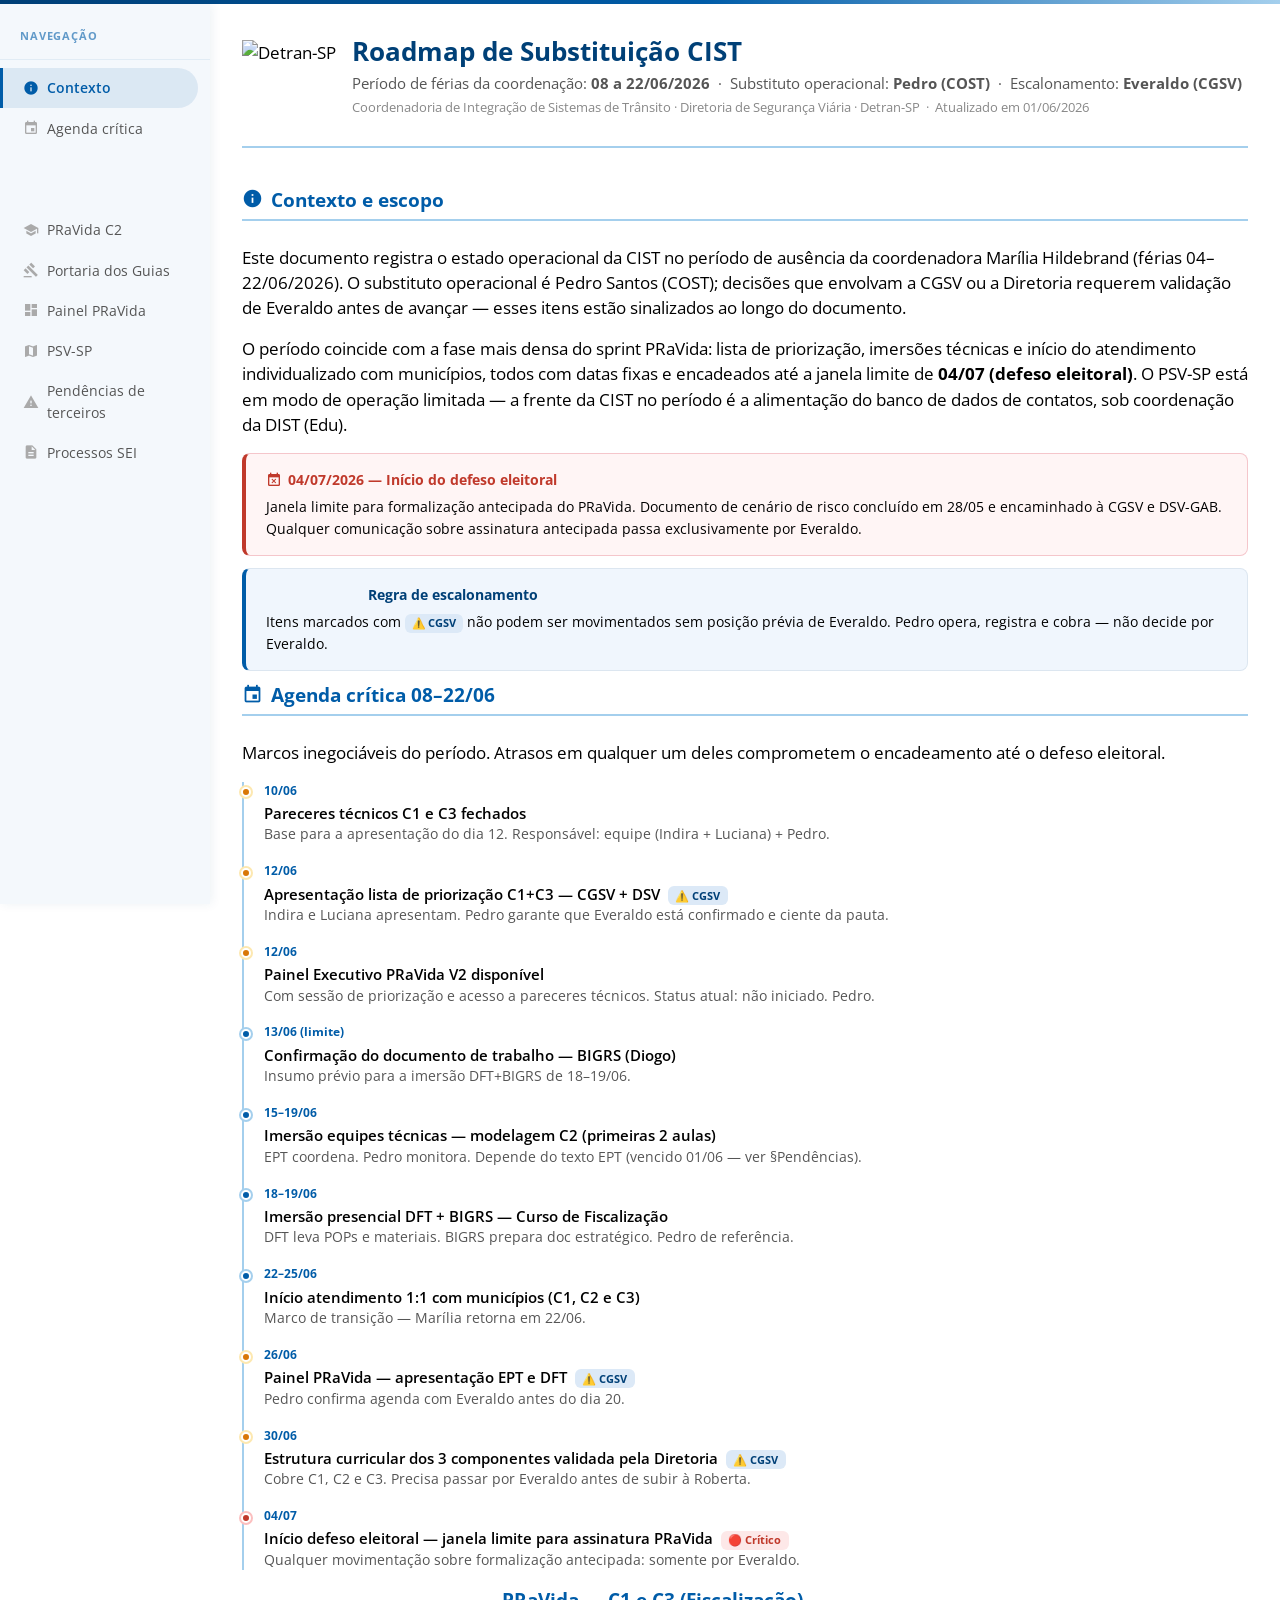
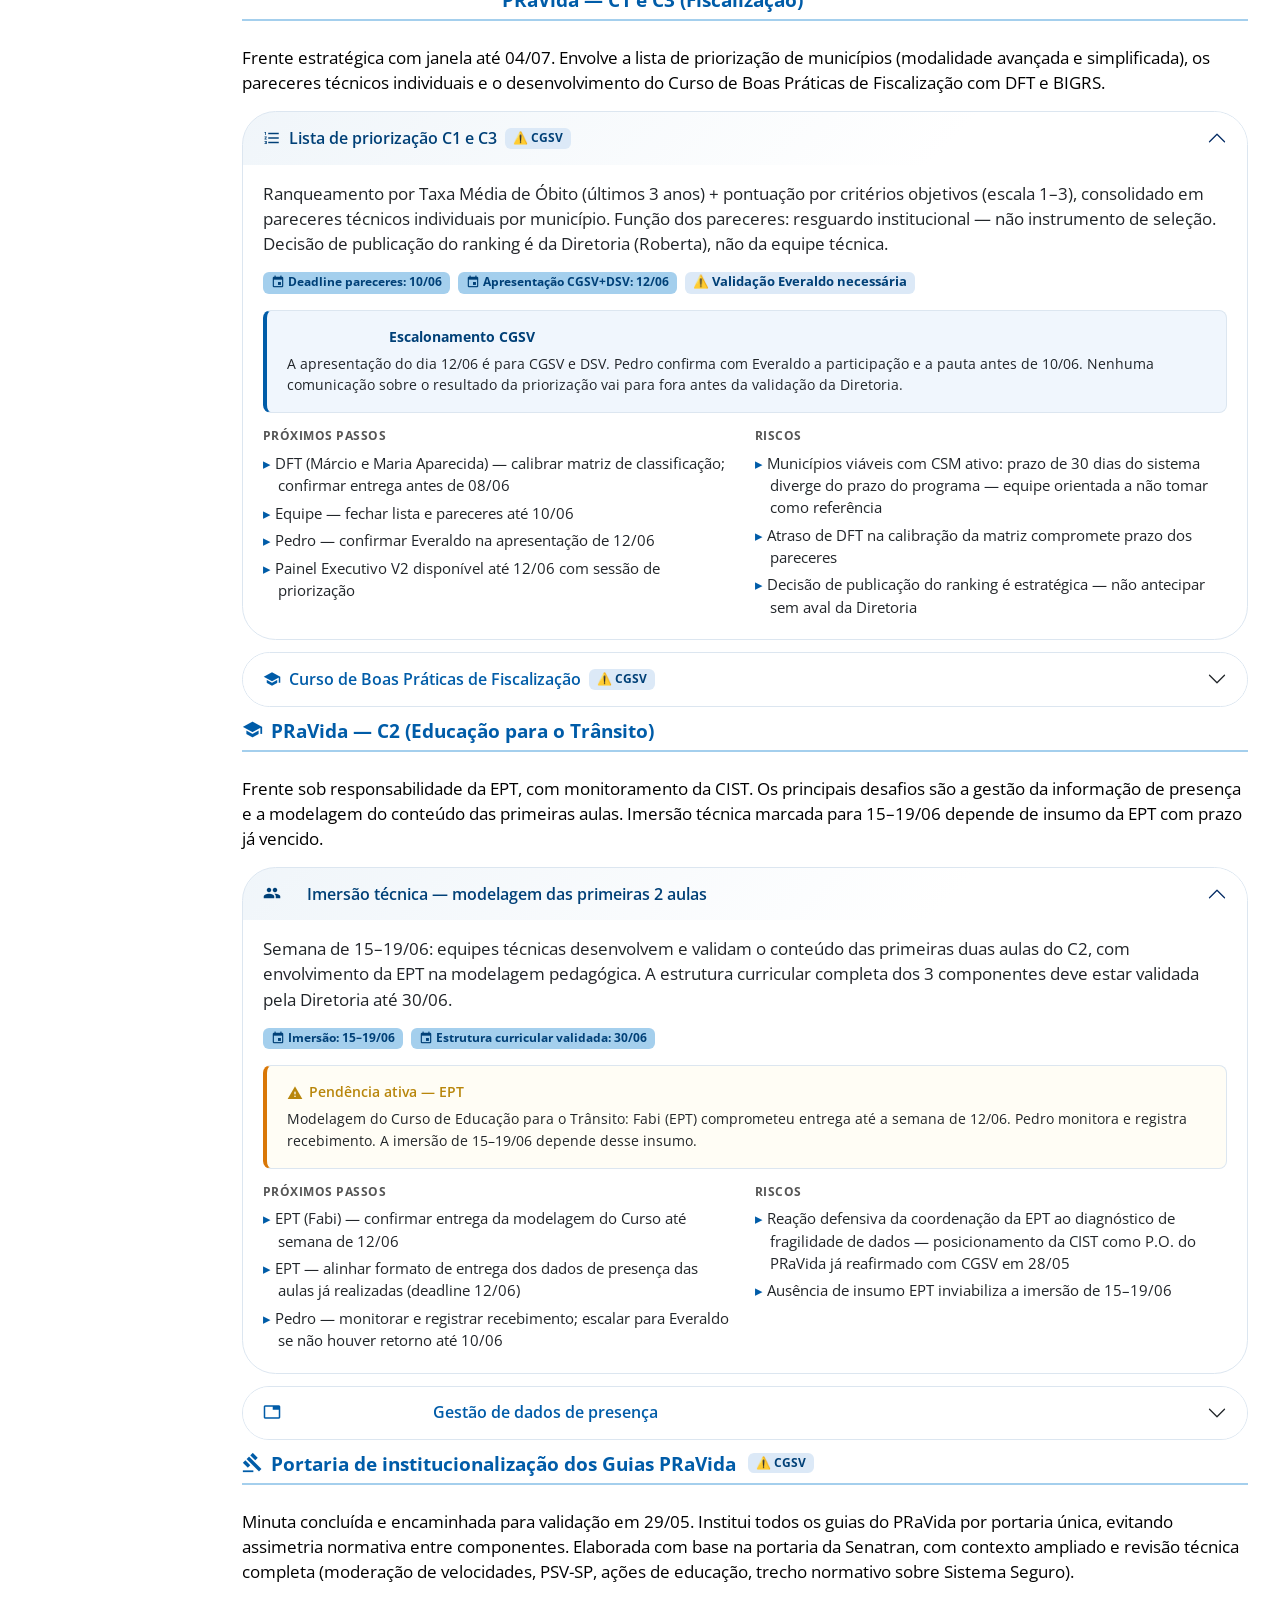
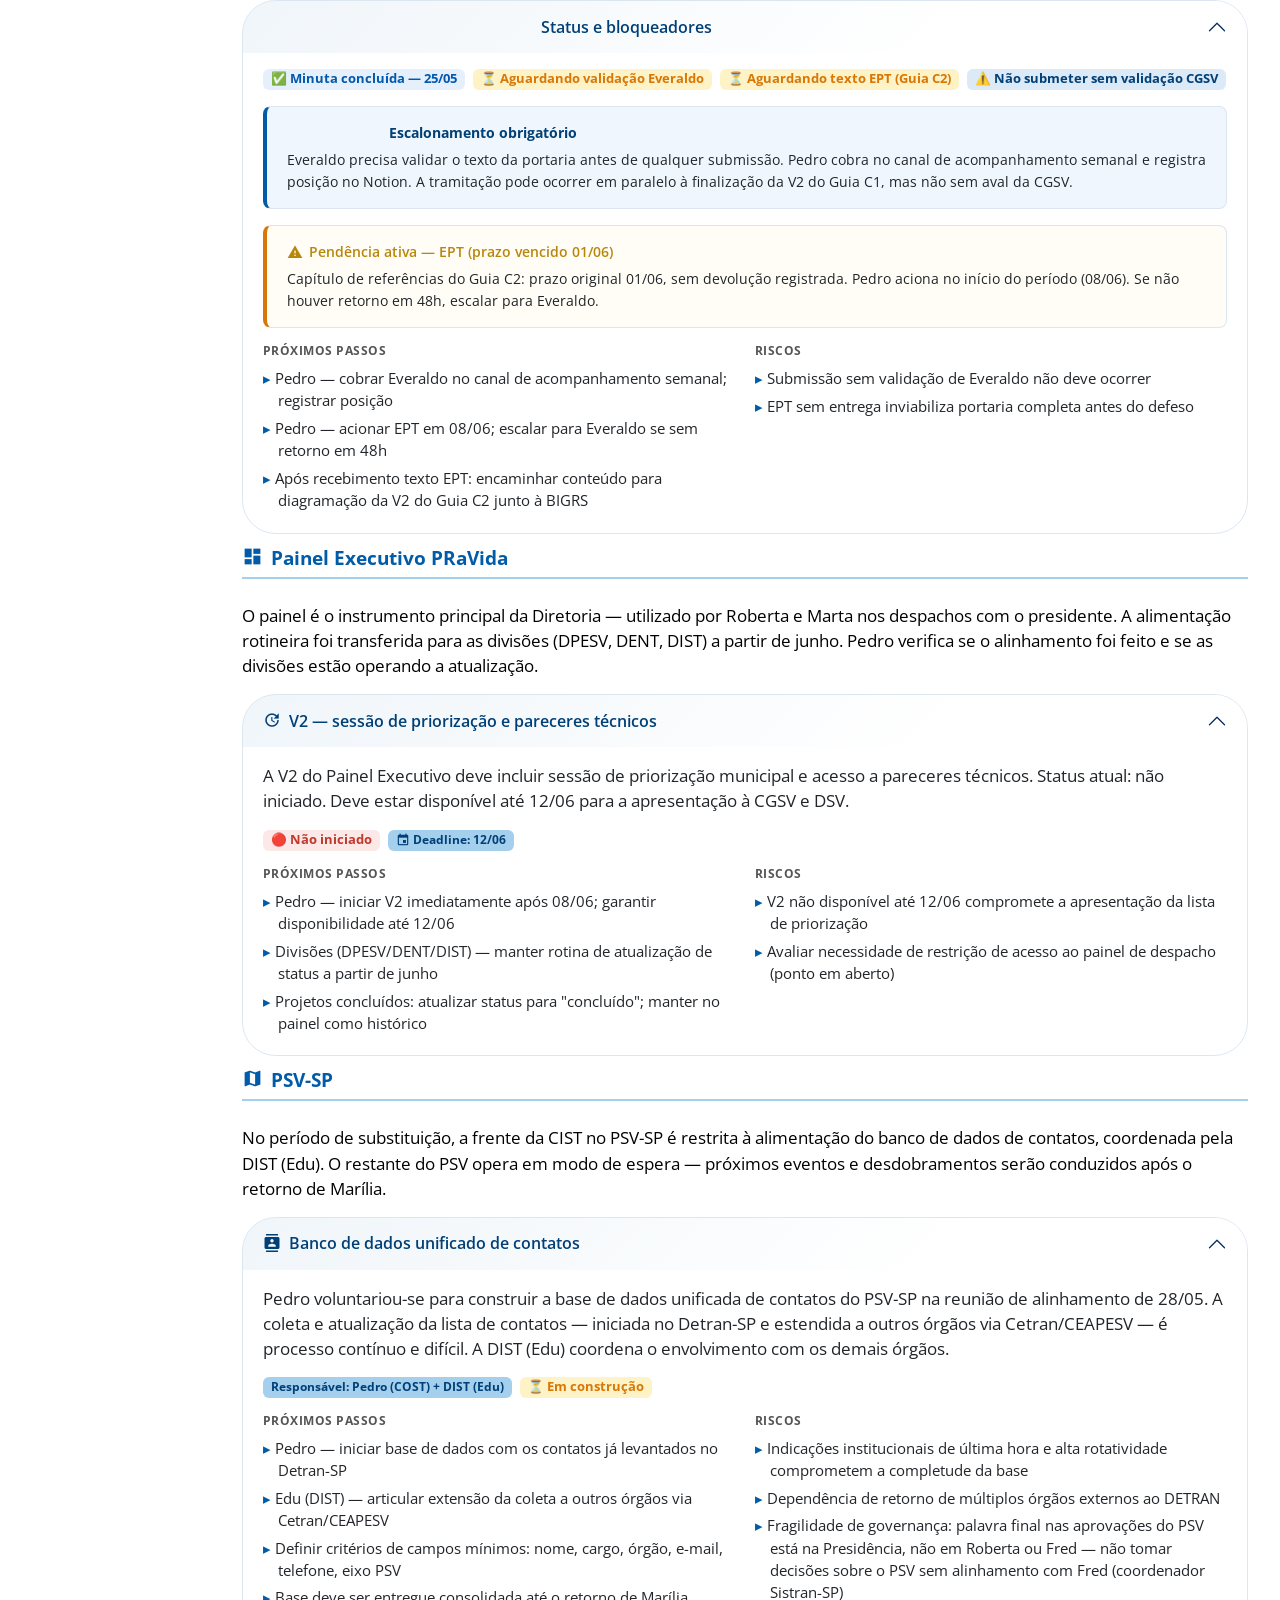
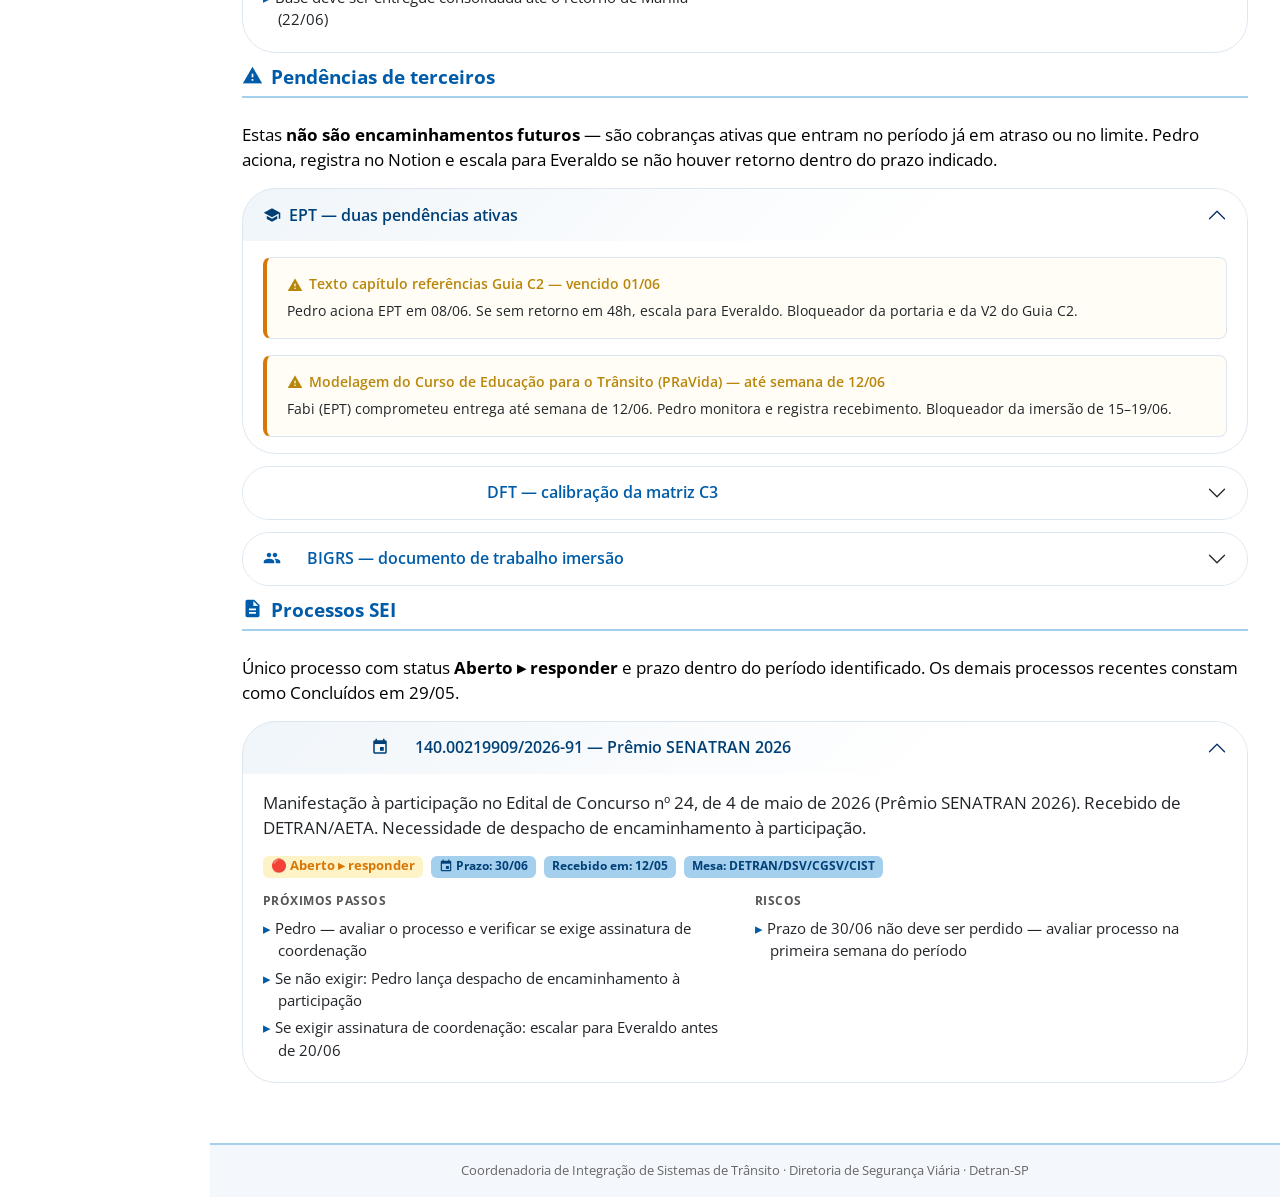
==== index.html @ a75f9004 "Rename cist-roadmap.html to index.html" ====
<!DOCTYPE html>
<html lang="pt-BR">
<head>
  <meta charset="UTF-8" />
  <meta name="viewport" content="width=device-width, initial-scale=1.0" />
  <title>CIST – Roadmap de Substituição | 08–22/06/2026</title>

  <link rel="preconnect" href="https://fonts.googleapis.com" />
  <link rel="preconnect" href="https://fonts.gstatic.com" crossorigin />
  <link href="https://fonts.googleapis.com/css2?family=Open+Sans:wght@400;600;700&display=swap" rel="stylesheet" />
  <link href="https://fonts.googleapis.com/icon?family=Material+Icons" rel="stylesheet" />
  <link href="https://cdn.jsdelivr.net/npm/bootstrap@5.3.3/dist/css/bootstrap.min.css" rel="stylesheet" />
  <link rel="stylesheet" href="style.css" />

  <style>
    /* ── Alerta de escalonamento ── */
    .escalation-callout {
      border: 1px solid #dce6f0;
      border-left: 4px solid #005CA8;
      border-radius: .5rem;
      background: #f0f6fd;
      padding: 1rem 1.25rem;
      margin-bottom: .75rem;
    }
    .escalation-callout .callout-title {
      font-size: .85rem;
      font-weight: 700;
      margin-bottom: .35rem;
      display: flex;
      align-items: center;
      gap: .35rem;
      color: #004077;
    }

    /* ── Alerta crítico (defeso) ── */
    .critical-callout {
      border: 1px solid #f5c6cb;
      border-left: 4px solid #c0392b;
      border-radius: .5rem;
      background: #fff5f5;
      padding: 1rem 1.25rem;
      margin-bottom: .75rem;
    }
    .critical-callout .callout-title {
      font-size: .85rem;
      font-weight: 700;
      margin-bottom: .35rem;
      display: flex;
      align-items: center;
      gap: .35rem;
      color: #c0392b;
    }

    /* ── Tag de escalonamento ── */
    .badge-escalate { background: #dce9f7; color: #004077; }
    .badge-critical  { background: #fde8e8; color: #c0392b; }
    .badge-ok        { background: #E1FFE2; color: #158A19; }

    /* ── Coluna dois lados ── */
    .two-col { display: grid; grid-template-columns: 1fr 1fr; gap: 1.25rem; }
    @media (max-width: 600px) { .two-col { grid-template-columns: 1fr; } }

    .two-col h6 {
      font-size: .78rem;
      font-weight: 700;
      text-transform: uppercase;
      letter-spacing: .04em;
      color: #555;
      margin-bottom: .5rem;
    }
    .two-col ul {
      list-style: none;
      padding: 0;
      margin: 0;
    }
    .two-col ul li {
      font-size: .92rem;
      margin-bottom: .35rem;
      padding-left: 1em;
      text-indent: -1em;
    }
    .two-col ul li::before { content: "▸ "; color: var(--fg); }

    /* ── Timeline de marcos ── */
    .timeline { border-left: 2px solid var(--lt); padding-left: 1.25rem; margin-top: .5rem; }
    .timeline-item { position: relative; margin-bottom: 1.1rem; }
    .timeline-item::before {
      content: '';
      position: absolute;
      left: -1.45rem;
      top: .35rem;
      width: 10px;
      height: 10px;
      border-radius: 50%;
      background: var(--fg);
      border: 2px solid #fff;
      box-shadow: 0 0 0 2px var(--lt);
    }
    .timeline-item.done::before { background: #198754; box-shadow: 0 0 0 2px #b7dfca; }
    .timeline-item.warn::before { background: #D97706; box-shadow: 0 0 0 2px #fde8b0; }
    .timeline-item.crit::before { background: #c0392b; box-shadow: 0 0 0 2px #fbbfbf; }

    .timeline-date { font-size: .78rem; font-weight: 700; color: var(--fg); margin-bottom: .1rem; }
    .timeline-label { font-size: .93rem; font-weight: 600; }
    .timeline-sub { font-size: .85rem; color: #555; }
  </style>
</head>

<body>
  <div class="page-topbar"></div>

  <div class="layout-wrapper">

    <!-- ── Sidebar ── -->
    <nav class="sidebar d-none d-md-block">
      <div class="sidebar-heading">Navegação</div>
      <a class="nav-link" href="#contexto">
        <span class="material-icons">info</span> Contexto
      </a>
      <a class="nav-link" href="#agenda">
        <span class="material-icons">event</span> Agenda crítica
      </a>
      <a class="nav-link" href="#pravida-c1c3">
        <span class="material-icons">local_police</span> PRaVida C1 e C3
      </a>
      <a class="nav-link" href="#pravida-c2">
        <span class="material-icons">school</span> PRaVida C2
      </a>
      <a class="nav-link" href="#portaria">
        <span class="material-icons">gavel</span> Portaria dos Guias
      </a>
      <a class="nav-link" href="#painel">
        <span class="material-icons">dashboard</span> Painel PRaVida
      </a>
      <a class="nav-link" href="#psv">
        <span class="material-icons">map</span> PSV-SP
      </a>
      <a class="nav-link" href="#terceiros">
        <span class="material-icons">warning</span> Pendências de terceiros
      </a>
      <a class="nav-link" href="#sei">
        <span class="material-icons">description</span> Processos SEI
      </a>
    </nav>

    <!-- ── Mobile nav ── -->
    <div class="mobile-nav d-md-none w-100 d-flex flex-wrap gap-1">
      <a class="nav-link" href="#contexto"><span class="material-icons" style="font-size:.9rem">info</span></a>
      <a class="nav-link" href="#agenda"><span class="material-icons" style="font-size:.9rem">event</span></a>
      <a class="nav-link" href="#pravida-c1c3"><span class="material-icons" style="font-size:.9rem">local_police</span></a>
      <a class="nav-link" href="#pravida-c2"><span class="material-icons" style="font-size:.9rem">school</span></a>
      <a class="nav-link" href="#portaria"><span class="material-icons" style="font-size:.9rem">gavel</span></a>
      <a class="nav-link" href="#painel"><span class="material-icons" style="font-size:.9rem">dashboard</span></a>
      <a class="nav-link" href="#psv"><span class="material-icons" style="font-size:.9rem">map</span></a>
      <a class="nav-link" href="#terceiros"><span class="material-icons" style="font-size:.9rem">warning</span></a>
      <a class="nav-link" href="#sei"><span class="material-icons" style="font-size:.9rem">description</span></a>
    </div>

    <!-- ── Coluna principal ── -->
    <div class="main-column">
      <div class="main-content">

        <!-- ── Header ── -->
        <div class="identity-block d-flex align-items-start gap-3">
          <img src="https://www.detran.sp.gov.br/702a783633529610cd8381ac4f5c7b5b.iix"
               alt="Detran-SP" style="height:48px; margin-top:.25rem" />
          <div>
            <h1 class="fw-bold mb-1" style="color:var(--dark); font-size:1.65rem; line-height:1.2">
              Roadmap de Substituição CIST
            </h1>
            <p class="mb-0" style="color:#555; font-size:.93rem">
              Período de férias da coordenação: <strong>08 a 22/06/2026</strong> &nbsp;·&nbsp;
              Substituto operacional: <strong>Pedro (COST)</strong> &nbsp;·&nbsp;
              Escalonamento: <strong>Everaldo (CGSV)</strong>
            </p>
            <p class="mb-0 mt-1" style="color:#888; font-size:.82rem">
              Coordenadoria de Integração de Sistemas de Trânsito · Diretoria de Segurança Viária · Detran-SP &nbsp;·&nbsp; Atualizado em 01/06/2026
            </p>
          </div>
        </div>

        <!-- ══════════════════════════════════════════
             SEÇÃO: CONTEXTO
        ══════════════════════════════════════════ -->
        <section id="contexto">
          <h2 class="section-title d-flex align-items-center gap-2">
            <span class="material-icons">info</span> Contexto e escopo
          </h2>
          <p>Este documento registra o estado operacional da CIST no período de ausência da coordenadora
             Marília Hildebrand (férias 04–22/06/2026). O substituto operacional é Pedro Santos (COST);
             decisões que envolvam a CGSV ou a Diretoria requerem validação de Everaldo antes de avançar
             — esses itens estão sinalizados ao longo do documento.</p>
          <p>O período coincide com a fase mais densa do sprint PRaVida: lista de priorização, imersões
             técnicas e início do atendimento individualizado com municípios, todos com datas fixas e
             encadeados até a janela limite de <strong>04/07 (defeso eleitoral)</strong>.
             O PSV-SP está em modo de operação limitada — a frente da CIST no período é a alimentação
             do banco de dados de contatos, sob coordenação da DIST (Edu).</p>

          <div class="critical-callout">
            <div class="callout-title">
              <span class="material-icons" style="font-size:1rem">event_busy</span>
              04/07/2026 — Início do defeso eleitoral
            </div>
            <p class="mb-0" style="font-size:.9rem">
              Janela limite para formalização antecipada do PRaVida. Documento de cenário de risco
              concluído em 28/05 e encaminhado à CGSV e DSV-GAB. Qualquer comunicação sobre
              assinatura antecipada passa exclusivamente por Everaldo.
            </p>
          </div>

          <div class="escalation-callout">
            <div class="callout-title">
              <span class="material-icons" style="font-size:1rem">shield</span>
              Regra de escalonamento
            </div>
            <p class="mb-0" style="font-size:.9rem">
              Itens marcados com <span class="badge badge-escalate">⚠️ CGSV</span> não podem ser
              movimentados sem posição prévia de Everaldo. Pedro opera, registra e cobra —
              não decide por Everaldo.
            </p>
          </div>
        </section>

        <!-- ══════════════════════════════════════════
             SEÇÃO: AGENDA CRÍTICA
        ══════════════════════════════════════════ -->
        <section id="agenda">
          <h2 class="section-title d-flex align-items-center gap-2">
            <span class="material-icons">event</span> Agenda crítica 08–22/06
          </h2>
          <p>Marcos inegociáveis do período. Atrasos em qualquer um deles comprometem o encadeamento
             até o defeso eleitoral.</p>

          <div class="timeline">

            <div class="timeline-item warn">
              <div class="timeline-date">10/06</div>
              <div class="timeline-label">Pareceres técnicos C1 e C3 fechados</div>
              <div class="timeline-sub">Base para a apresentação do dia 12. Responsável: equipe (Indira + Luciana) + Pedro.</div>
            </div>

            <div class="timeline-item warn">
              <div class="timeline-date">12/06</div>
              <div class="timeline-label">Apresentação lista de priorização C1+C3 — CGSV + DSV
                <span class="badge badge-escalate ms-1">⚠️ CGSV</span>
              </div>
              <div class="timeline-sub">Indira e Luciana apresentam. Pedro garante que Everaldo está confirmado e ciente da pauta.</div>
            </div>

            <div class="timeline-item warn">
              <div class="timeline-date">12/06</div>
              <div class="timeline-label">Painel Executivo PRaVida V2 disponível</div>
              <div class="timeline-sub">Com sessão de priorização e acesso a pareceres técnicos. Status atual: não iniciado. Pedro.</div>
            </div>

            <div class="timeline-item">
              <div class="timeline-date">13/06 (limite)</div>
              <div class="timeline-label">Confirmação do documento de trabalho — BIGRS (Diogo)</div>
              <div class="timeline-sub">Insumo prévio para a imersão DFT+BIGRS de 18–19/06.</div>
            </div>

            <div class="timeline-item">
              <div class="timeline-date">15–19/06</div>
              <div class="timeline-label">Imersão equipes técnicas — modelagem C2 (primeiras 2 aulas)</div>
              <div class="timeline-sub">EPT coordena. Pedro monitora. Depende do texto EPT (vencido 01/06 — ver §Pendências).</div>
            </div>

            <div class="timeline-item">
              <div class="timeline-date">18–19/06</div>
              <div class="timeline-label">Imersão presencial DFT + BIGRS — Curso de Fiscalização</div>
              <div class="timeline-sub">DFT leva POPs e materiais. BIGRS prepara doc estratégico. Pedro de referência.</div>
            </div>

            <div class="timeline-item">
              <div class="timeline-date">22–25/06</div>
              <div class="timeline-label">Início atendimento 1:1 com municípios (C1, C2 e C3)</div>
              <div class="timeline-sub">Marco de transição — Marília retorna em 22/06.</div>
            </div>

            <div class="timeline-item warn">
              <div class="timeline-date">26/06</div>
              <div class="timeline-label">Painel PRaVida — apresentação EPT e DFT
                <span class="badge badge-escalate ms-1">⚠️ CGSV</span>
              </div>
              <div class="timeline-sub">Pedro confirma agenda com Everaldo antes do dia 20.</div>
            </div>

            <div class="timeline-item warn">
              <div class="timeline-date">30/06</div>
              <div class="timeline-label">Estrutura curricular dos 3 componentes validada pela Diretoria
                <span class="badge badge-escalate ms-1">⚠️ CGSV</span>
              </div>
              <div class="timeline-sub">Cobre C1, C2 e C3. Precisa passar por Everaldo antes de subir à Roberta.</div>
            </div>

            <div class="timeline-item crit">
              <div class="timeline-date">04/07</div>
              <div class="timeline-label">Início defeso eleitoral — janela limite para assinatura PRaVida
                <span class="badge badge-critical ms-1">🔴 Crítico</span>
              </div>
              <div class="timeline-sub">Qualquer movimentação sobre formalização antecipada: somente por Everaldo.</div>
            </div>

          </div>
        </section>

        <!-- ══════════════════════════════════════════
             SEÇÃO: PRaVida C1 e C3
        ══════════════════════════════════════════ -->
        <section id="pravida-c1c3">
          <h2 class="section-title d-flex align-items-center gap-2">
            <span class="material-icons">local_police</span> PRaVida — C1 e C3 (Fiscalização)
          </h2>
          <p>Frente estratégica com janela até 04/07. Envolve a lista de priorização de municípios
             (modalidade avançada e simplificada), os pareceres técnicos individuais e o desenvolvimento
             do Curso de Boas Práticas de Fiscalização com DFT e BIGRS.</p>

          <div class="accordion" id="acc-c1c3">

            <!-- Priorização de municípios -->
            <div class="accordion-item">
              <h2 class="accordion-header">
                <button class="accordion-button" type="button" data-bs-toggle="collapse" data-bs-target="#c1c3-priorizacao">
                  <span class="material-icons me-2" style="font-size:1.1rem">format_list_numbered</span>
                  Lista de priorização C1 e C3
                  <span class="badge badge-escalate ms-2">⚠️ CGSV</span>
                </button>
              </h2>
              <div id="c1c3-priorizacao" class="accordion-collapse collapse show" data-bs-parent="#acc-c1c3">
                <div class="accordion-body">
                  <p>Ranqueamento por Taxa Média de Óbito (últimos 3 anos) + pontuação por critérios objetivos
                     (escala 1–3), consolidado em pareceres técnicos individuais por município.
                     Função dos pareceres: resguardo institucional — não instrumento de seleção.
                     Decisão de publicação do ranking é da Diretoria (Roberta), não da equipe técnica.</p>

                  <div class="d-flex flex-wrap gap-2 mb-3">
                    <span class="badge badge-date px-2 py-1">
                      <span class="material-icons" style="font-size:.85rem;vertical-align:middle">event</span>
                      Deadline pareceres: 10/06
                    </span>
                    <span class="badge badge-date px-2 py-1">
                      <span class="material-icons" style="font-size:.85rem;vertical-align:middle">event</span>
                      Apresentação CGSV+DSV: 12/06
                    </span>
                    <span class="badge badge-escalate px-2 py-1">⚠️ Validação Everaldo necessária</span>
                  </div>

                  <div class="escalation-callout">
                    <div class="callout-title">
                      <span class="material-icons" style="font-size:1rem">shield</span>
                      Escalonamento CGSV
                    </div>
                    <p class="mb-0" style="font-size:.9rem">
                      A apresentação do dia 12/06 é para CGSV e DSV. Pedro confirma com Everaldo
                      a participação e a pauta antes de 10/06. Nenhuma comunicação sobre o resultado
                      da priorização vai para fora antes da validação da Diretoria.
                    </p>
                  </div>

                  <div class="two-col mt-3">
                    <div>
                      <h6>Próximos passos</h6>
                      <ul>
                        <li>DFT (Márcio e Maria Aparecida) — calibrar matriz de classificação; confirmar entrega antes de 08/06</li>
                        <li>Equipe — fechar lista e pareceres até 10/06</li>
                        <li>Pedro — confirmar Everaldo na apresentação de 12/06</li>
                        <li>Painel Executivo V2 disponível até 12/06 com sessão de priorização</li>
                      </ul>
                    </div>
                    <div>
                      <h6>Riscos</h6>
                      <ul>
                        <li>Municípios viáveis com CSM ativo: prazo de 30 dias do sistema diverge do prazo do programa — equipe orientada a não tomar como referência</li>
                        <li>Atraso de DFT na calibração da matriz compromete prazo dos pareceres</li>
                        <li>Decisão de publicação do ranking é estratégica — não antecipar sem aval da Diretoria</li>
                      </ul>
                    </div>
                  </div>
                </div>
              </div>
            </div>

            <!-- Curso de Fiscalização -->
            <div class="accordion-item">
              <h2 class="accordion-header">
                <button class="accordion-button collapsed" type="button" data-bs-toggle="collapse" data-bs-target="#c1c3-curso">
                  <span class="material-icons me-2" style="font-size:1.1rem">school</span>
                  Curso de Boas Práticas de Fiscalização
                  <span class="badge badge-escalate ms-2">⚠️ CGSV</span>
                </button>
              </h2>
              <div id="c1c3-curso" class="accordion-collapse collapse" data-bs-parent="#acc-c1c3">
                <div class="accordion-body">
                  <p>Redesenho colaborativo do curso com DFT e BIGRS, partindo do que a DFT já tem
                     (POPs, materiais de cursos anteriores). Imersão presencial na sede do DETRAN em
                     18 ou 19/06. Primeira aula prevista para 04/08.
                     Estrutura das primeiras 2 aulas precisa estar validada pela Diretoria até fim de junho.</p>

                  <div class="d-flex flex-wrap gap-2 mb-3">
                    <span class="badge badge-date px-2 py-1">
                      <span class="material-icons" style="font-size:.85rem;vertical-align:middle">event</span>
                      Imersão DFT+BIGRS: 18 ou 19/06
                    </span>
                    <span class="badge badge-date px-2 py-1">
                      <span class="material-icons" style="font-size:.85rem;vertical-align:middle">event</span>
                      Validação Diretoria: até 30/06
                    </span>
                    <span class="badge badge-date px-2 py-1">
                      <span class="material-icons" style="font-size:.85rem;vertical-align:middle">event</span>
                      Primeira aula: 04/08
                    </span>
                    <span class="badge badge-escalate px-2 py-1">⚠️ Validação Diretoria via CGSV</span>
                  </div>

                  <div class="two-col">
                    <div>
                      <h6>Próximos passos</h6>
                      <ul>
                        <li>BIGRS (Diogo) — confirmar entrega do documento de trabalho prévio até 13/06</li>
                        <li>DFT — levar POPs de alcoolemia e materiais de cursos anteriores para a imersão</li>
                        <li>Pedro — referenciar a imersão e registrar encaminhamentos</li>
                        <li>Pedro — checar com GAB-DSV até quando a validação da estrutura do curso pode entrar na agenda da Roberta (antes de 30/06)</li>
                      </ul>
                    </div>
                    <div>
                      <h6>Riscos</h6>
                      <ul>
                        <li>Estrutura das primeiras 2 aulas sem validação da Diretoria até 30/06 compromete o prazo de 04/08</li>
                        <li>Setembro conflita com Semana Nacional de Trânsito — não usar como janela alternativa sem verificar agenda</li>
                      </ul>
                    </div>
                  </div>
                </div>
              </div>
            </div>

          </div><!-- /accordion c1c3 -->
        </section>

        <!-- ══════════════════════════════════════════
             SEÇÃO: PRaVida C2
        ══════════════════════════════════════════ -->
        <section id="pravida-c2">
          <h2 class="section-title d-flex align-items-center gap-2">
            <span class="material-icons">school</span> PRaVida — C2 (Educação para o Trânsito)
          </h2>
          <p>Frente sob responsabilidade da EPT, com monitoramento da CIST. Os principais desafios
             são a gestão da informação de presença e a modelagem do conteúdo das primeiras aulas.
             Imersão técnica marcada para 15–19/06 depende de insumo da EPT com prazo já vencido.</p>

          <div class="accordion" id="acc-c2">

            <!-- Imersão e modelagem -->
            <div class="accordion-item">
              <h2 class="accordion-header">
                <button class="accordion-button" type="button" data-bs-toggle="collapse" data-bs-target="#c2-imersao">
                  <span class="material-icons me-2" style="font-size:1.1rem">groups</span>
                  Imersão técnica — modelagem das primeiras 2 aulas
                </button>
              </h2>
              <div id="c2-imersao" class="accordion-collapse collapse show" data-bs-parent="#acc-c2">
                <div class="accordion-body">
                  <p>Semana de 15–19/06: equipes técnicas desenvolvem e validam o conteúdo das primeiras
                     duas aulas do C2, com envolvimento da EPT na modelagem pedagógica.
                     A estrutura curricular completa dos 3 componentes deve estar validada pela
                     Diretoria até 30/06.</p>

                  <div class="d-flex flex-wrap gap-2 mb-3">
                    <span class="badge badge-date px-2 py-1">
                      <span class="material-icons" style="font-size:.85rem;vertical-align:middle">event</span>
                      Imersão: 15–19/06
                    </span>
                    <span class="badge badge-date px-2 py-1">
                      <span class="material-icons" style="font-size:.85rem;vertical-align:middle">event</span>
                      Estrutura curricular validada: 30/06
                    </span>
                  </div>

                  <div class="pending-callout mb-3">
                    <div class="callout-title">
                      <span class="material-icons" style="font-size:1rem">warning</span>
                      Pendência ativa — EPT
                    </div>
                    <p class="mb-0" style="font-size:.9rem">
                      Modelagem do Curso de Educação para o Trânsito: Fabi (EPT) comprometeu
                      entrega até a semana de 12/06. Pedro monitora e registra recebimento.
                      A imersão de 15–19/06 depende desse insumo.
                    </p>
                  </div>

                  <div class="two-col">
                    <div>
                      <h6>Próximos passos</h6>
                      <ul>
                        <li>EPT (Fabi) — confirmar entrega da modelagem do Curso até semana de 12/06</li>
                        <li>EPT — alinhar formato de entrega dos dados de presença das aulas já realizadas (deadline 12/06)</li>
                        <li>Pedro — monitorar e registrar recebimento; escalar para Everaldo se não houver retorno até 10/06</li>
                      </ul>
                    </div>
                    <div>
                      <h6>Riscos</h6>
                      <ul>
                        <li>Reação defensiva da coordenação da EPT ao diagnóstico de fragilidade de dados — posicionamento da CIST como P.O. do PRaVida já reafirmado com CGSV em 28/05</li>
                        <li>Ausência de insumo EPT inviabiliza a imersão de 15–19/06</li>
                      </ul>
                    </div>
                  </div>
                </div>
              </div>
            </div>

            <!-- Gestão de dados de presença -->
            <div class="accordion-item">
              <h2 class="accordion-header">
                <button class="accordion-button collapsed" type="button" data-bs-toggle="collapse" data-bs-target="#c2-dados">
                  <span class="material-icons me-2" style="font-size:1.1rem">table_chart</span>
                  Gestão de dados de presença
                </button>
              </h2>
              <div id="c2-dados" class="accordion-collapse collapse" data-bs-parent="#acc-c2">
                <div class="accordion-body">
                  <p>Fragilidade identificada: ausência de campos obrigatórios padronizados nos formulários
                     de coleta das aulas (nome completo, CPF, e-mail, cargo, município) inviabilizava
                     cruzamento entre bases. Proposta de formulário padronizado encaminhada à EPT para
                     as 3 aulas restantes. Modelo acordado: coletar uma vez, atualizar apenas quando necessário.</p>

                  <div class="d-flex flex-wrap gap-2 mb-3">
                    <span class="badge badge-date px-2 py-1">
                      <span class="material-icons" style="font-size:.85rem;vertical-align:middle">event</span>
                      EPT alinha formato de entrega: 12/06
                    </span>
                  </div>

                  <div class="two-col">
                    <div>
                      <h6>Próximos passos</h6>
                      <ul>
                        <li>EPT — implementar formulário padronizado nas próximas aulas (avaliação em andamento desde 28/05)</li>
                        <li>EPT — entregar dados das aulas já realizadas em formato consolidável até 12/06</li>
                      </ul>
                    </div>
                    <div>
                      <h6>Riscos</h6>
                      <ul>
                        <li>Dados de aulas passadas com registros inconsistentes entre CSM, listas de presença e formulário de indicação — consolidação manual necessária</li>
                      </ul>
                    </div>
                  </div>
                </div>
              </div>
            </div>

          </div><!-- /accordion c2 -->
        </section>

        <!-- ══════════════════════════════════════════
             SEÇÃO: PORTARIA
        ══════════════════════════════════════════ -->
        <section id="portaria">
          <h2 class="section-title d-flex align-items-center gap-2">
            <span class="material-icons">gavel</span> Portaria de institucionalização dos Guias PRaVida
            <span class="badge badge-escalate ms-1" style="font-size:.75rem">⚠️ CGSV</span>
          </h2>
          <p>Minuta concluída e encaminhada para validação em 29/05. Institui todos os guias do PRaVida
             por portaria única, evitando assimetria normativa entre componentes. Elaborada com base
             na portaria da Senatran, com contexto ampliado e revisão técnica completa (moderação de
             velocidades, PSV-SP, ações de educação, trecho normativo sobre Sistema Seguro).</p>

          <div class="accordion" id="acc-portaria">
            <div class="accordion-item">
              <h2 class="accordion-header">
                <button class="accordion-button" type="button" data-bs-toggle="collapse" data-bs-target="#portaria-status">
                  <span class="material-icons me-2" style="font-size:1.1rem">pending_actions</span>
                  Status e bloqueadores
                </button>
              </h2>
              <div id="portaria-status" class="accordion-collapse collapse show" data-bs-parent="#acc-portaria">
                <div class="accordion-body">
                  <div class="d-flex flex-wrap gap-2 mb-3">
                    <span class="badge badge-done px-2 py-1">✅ Minuta concluída — 25/05</span>
                    <span class="badge badge-pend px-2 py-1">⏳ Aguardando validação Everaldo</span>
                    <span class="badge badge-pend px-2 py-1">⏳ Aguardando texto EPT (Guia C2)</span>
                    <span class="badge badge-escalate px-2 py-1">⚠️ Não submeter sem validação CGSV</span>
                  </div>

                  <div class="escalation-callout mb-3">
                    <div class="callout-title">
                      <span class="material-icons" style="font-size:1rem">shield</span>
                      Escalonamento obrigatório
                    </div>
                    <p class="mb-0" style="font-size:.9rem">
                      Everaldo precisa validar o texto da portaria antes de qualquer submissão.
                      Pedro cobra no canal de acompanhamento semanal e registra posição no Notion.
                      A tramitação pode ocorrer em paralelo à finalização da V2 do Guia C1,
                      mas não sem aval da CGSV.
                    </p>
                  </div>

                  <div class="pending-callout mb-3">
                    <div class="callout-title">
                      <span class="material-icons" style="font-size:1rem">warning</span>
                      Pendência ativa — EPT (prazo vencido 01/06)
                    </div>
                    <p class="mb-0" style="font-size:.9rem">
                      Capítulo de referências do Guia C2: prazo original 01/06, sem devolução registrada.
                      Pedro aciona no início do período (08/06). Se não houver retorno em 48h, escalar para Everaldo.
                    </p>
                  </div>

                  <div class="two-col">
                    <div>
                      <h6>Próximos passos</h6>
                      <ul>
                        <li>Pedro — cobrar Everaldo no canal de acompanhamento semanal; registrar posição</li>
                        <li>Pedro — acionar EPT em 08/06; escalar para Everaldo se sem retorno em 48h</li>
                        <li>Após recebimento texto EPT: encaminhar conteúdo para diagramação da V2 do Guia C2 junto à BIGRS</li>
                      </ul>
                    </div>
                    <div>
                      <h6>Riscos</h6>
                      <ul>
                        <li>Submissão sem validação de Everaldo não deve ocorrer</li>
                        <li>EPT sem entrega inviabiliza portaria completa antes do defeso</li>
                      </ul>
                    </div>
                  </div>
                </div>
              </div>
            </div>
          </div>
        </section>

        <!-- ══════════════════════════════════════════
             SEÇÃO: PAINEL EXECUTIVO
        ══════════════════════════════════════════ -->
        <section id="painel">
          <h2 class="section-title d-flex align-items-center gap-2">
            <span class="material-icons">dashboard</span> Painel Executivo PRaVida
          </h2>
          <p>O painel é o instrumento principal da Diretoria — utilizado por Roberta e Marta nos
             despachos com o presidente. A alimentação rotineira foi transferida para as divisões
             (DPESV, DENT, DIST) a partir de junho. Pedro verifica se o alinhamento foi feito e
             se as divisões estão operando a atualização.</p>

          <div class="accordion" id="acc-painel">
            <div class="accordion-item">
              <h2 class="accordion-header">
                <button class="accordion-button" type="button" data-bs-toggle="collapse" data-bs-target="#painel-v2">
                  <span class="material-icons me-2" style="font-size:1.1rem">update</span>
                  V2 — sessão de priorização e pareceres técnicos
                </button>
              </h2>
              <div id="painel-v2" class="accordion-collapse collapse show" data-bs-parent="#acc-painel">
                <div class="accordion-body">
                  <p>A V2 do Painel Executivo deve incluir sessão de priorização municipal e acesso
                     a pareceres técnicos. Status atual: não iniciado. Deve estar disponível até 12/06
                     para a apresentação à CGSV e DSV.</p>

                  <div class="d-flex flex-wrap gap-2 mb-3">
                    <span class="badge badge-critical px-2 py-1">🔴 Não iniciado</span>
                    <span class="badge badge-date px-2 py-1">
                      <span class="material-icons" style="font-size:.85rem;vertical-align:middle">event</span>
                      Deadline: 12/06
                    </span>
                  </div>

                  <div class="two-col">
                    <div>
                      <h6>Próximos passos</h6>
                      <ul>
                        <li>Pedro — iniciar V2 imediatamente após 08/06; garantir disponibilidade até 12/06</li>
                        <li>Divisões (DPESV/DENT/DIST) — manter rotina de atualização de status a partir de junho</li>
                        <li>Projetos concluídos: atualizar status para "concluído"; manter no painel como histórico</li>
                      </ul>
                    </div>
                    <div>
                      <h6>Riscos</h6>
                      <ul>
                        <li>V2 não disponível até 12/06 compromete a apresentação da lista de priorização</li>
                        <li>Avaliar necessidade de restrição de acesso ao painel de despacho (ponto em aberto)</li>
                      </ul>
                    </div>
                  </div>
                </div>
              </div>
            </div>
          </div>
        </section>

        <!-- ══════════════════════════════════════════
             SEÇÃO: PSV-SP
        ══════════════════════════════════════════ -->
        <section id="psv">
          <h2 class="section-title d-flex align-items-center gap-2">
            <span class="material-icons">map</span> PSV-SP
          </h2>
          <p>No período de substituição, a frente da CIST no PSV-SP é restrita à alimentação do
             banco de dados de contatos, coordenada pela DIST (Edu). O restante do PSV opera em modo
             de espera — próximos eventos e desdobramentos serão conduzidos após o retorno de Marília.</p>

          <div class="accordion" id="acc-psv">
            <div class="accordion-item">
              <h2 class="accordion-header">
                <button class="accordion-button" type="button" data-bs-toggle="collapse" data-bs-target="#psv-contatos">
                  <span class="material-icons me-2" style="font-size:1.1rem">contacts</span>
                  Banco de dados unificado de contatos
                </button>
              </h2>
              <div id="psv-contatos" class="accordion-collapse collapse show" data-bs-parent="#acc-psv">
                <div class="accordion-body">
                  <p>Pedro voluntariou-se para construir a base de dados unificada de contatos do PSV-SP
                     na reunião de alinhamento de 28/05. A coleta e atualização da lista de contatos —
                     iniciada no Detran-SP e estendida a outros órgãos via Cetran/CEAPESV — é processo
                     contínuo e difícil. A DIST (Edu) coordena o envolvimento com os demais órgãos.</p>

                  <div class="d-flex flex-wrap gap-2 mb-3">
                    <span class="badge badge-date px-2 py-1">Responsável: Pedro (COST) + DIST (Edu)</span>
                    <span class="badge badge-pend px-2 py-1">⏳ Em construção</span>
                  </div>

                  <div class="two-col">
                    <div>
                      <h6>Próximos passos</h6>
                      <ul>
                        <li>Pedro — iniciar base de dados com os contatos já levantados no Detran-SP</li>
                        <li>Edu (DIST) — articular extensão da coleta a outros órgãos via Cetran/CEAPESV</li>
                        <li>Definir critérios de campos mínimos: nome, cargo, órgão, e-mail, telefone, eixo PSV</li>
                        <li>Base deve ser entregue consolidada até o retorno de Marília (22/06)</li>
                      </ul>
                    </div>
                    <div>
                      <h6>Riscos</h6>
                      <ul>
                        <li>Indicações institucionais de última hora e alta rotatividade comprometem a completude da base</li>
                        <li>Dependência de retorno de múltiplos órgãos externos ao DETRAN</li>
                        <li>Fragilidade de governança: palavra final nas aprovações do PSV está na Presidência, não em Roberta ou Fred — não tomar decisões sobre o PSV sem alinhamento com Fred (coordenador Sistran-SP)</li>
                      </ul>
                    </div>
                  </div>
                </div>
              </div>
            </div>
          </div>
        </section>

        <!-- ══════════════════════════════════════════
             SEÇÃO: PENDÊNCIAS DE TERCEIROS
        ══════════════════════════════════════════ -->
        <section id="terceiros">
          <h2 class="section-title d-flex align-items-center gap-2">
            <span class="material-icons">warning</span> Pendências de terceiros
          </h2>
          <p>Estas <strong>não são encaminhamentos futuros</strong> — são cobranças ativas que entram
             no período já em atraso ou no limite. Pedro aciona, registra no Notion e escala para
             Everaldo se não houver retorno dentro do prazo indicado.</p>

          <div class="accordion" id="acc-terceiros">

            <!-- EPT -->
            <div class="accordion-item">
              <h2 class="accordion-header">
                <button class="accordion-button" type="button" data-bs-toggle="collapse" data-bs-target="#terc-ept">
                  <span class="material-icons me-2" style="font-size:1.1rem">school</span>
                  EPT — duas pendências ativas
                </button>
              </h2>
              <div id="terc-ept" class="accordion-collapse collapse show" data-bs-parent="#acc-terceiros">
                <div class="accordion-body">

                  <div class="pending-callout mb-3">
                    <div class="callout-title">
                      <span class="material-icons" style="font-size:1rem">warning</span>
                      Texto capítulo referências Guia C2 — vencido 01/06
                    </div>
                    <p class="mb-0" style="font-size:.9rem">
                      Pedro aciona EPT em 08/06. Se sem retorno em 48h, escala para Everaldo.
                      Bloqueador da portaria e da V2 do Guia C2.
                    </p>
                  </div>

                  <div class="pending-callout">
                    <div class="callout-title">
                      <span class="material-icons" style="font-size:1rem">warning</span>
                      Modelagem do Curso de Educação para o Trânsito (PRaVida) — até semana de 12/06
                    </div>
                    <p class="mb-0" style="font-size:.9rem">
                      Fabi (EPT) comprometeu entrega até semana de 12/06. Pedro monitora e registra
                      recebimento. Bloqueador da imersão de 15–19/06.
                    </p>
                  </div>

                </div>
              </div>
            </div>

            <!-- DFT -->
            <div class="accordion-item">
              <h2 class="accordion-header">
                <button class="accordion-button collapsed" type="button" data-bs-toggle="collapse" data-bs-target="#terc-dft">
                  <span class="material-icons me-2" style="font-size:1.1rem">local_police</span>
                  DFT — calibração da matriz C3
                </button>
              </h2>
              <div id="terc-dft" class="accordion-collapse collapse" data-bs-parent="#acc-terceiros">
                <div class="accordion-body">
                  <div class="pending-callout">
                    <div class="callout-title">
                      <span class="material-icons" style="font-size:1rem">warning</span>
                      Márcio e Maria Aparecida (DFT) — calibração da matriz de classificação C3
                    </div>
                    <p class="mb-0" style="font-size:.9rem">
                      Encaminhamento da reunião de 26/05. Sem prazo formal registrado, mas é insumo
                      para os pareceres que vencem em 10/06. Pedro confirma se foi entregue antes de 08/06;
                      se não, cobrar imediatamente.
                    </p>
                  </div>
                </div>
              </div>
            </div>

            <!-- BIGRS -->
            <div class="accordion-item">
              <h2 class="accordion-header">
                <button class="accordion-button collapsed" type="button" data-bs-toggle="collapse" data-bs-target="#terc-bigrs">
                  <span class="material-icons me-2" style="font-size:1.1rem">groups</span>
                  BIGRS — documento de trabalho imersão
                </button>
              </h2>
              <div id="terc-bigrs" class="accordion-collapse collapse" data-bs-parent="#acc-terceiros">
                <div class="accordion-body">
                  <div class="pending-callout">
                    <div class="callout-title">
                      <span class="material-icons" style="font-size:1rem">warning</span>
                      Diogo (BIGRS) — documento estratégico de trabalho para imersão 18–19/06
                    </div>
                    <p class="mb-0" style="font-size:.9rem">
                      Encaminhamento da reunião C3 (26/05). Deve estar pronto antes da imersão.
                      Pedro confirma entrega até 13/06 no máximo.
                    </p>
                  </div>
                </div>
              </div>
            </div>

          </div><!-- /accordion terceiros -->
        </section>

        <!-- ══════════════════════════════════════════
             SEÇÃO: SEI
        ══════════════════════════════════════════ -->
        <section id="sei">
          <h2 class="section-title d-flex align-items-center gap-2">
            <span class="material-icons">description</span> Processos SEI
          </h2>
          <p>Único processo com status <strong>Aberto ▸ responder</strong> e prazo dentro do período identificado.
             Os demais processos recentes constam como Concluídos em 29/05.</p>

          <div class="accordion" id="acc-sei">
            <div class="accordion-item">
              <h2 class="accordion-header">
                <button class="accordion-button" type="button" data-bs-toggle="collapse" data-bs-target="#sei-senatran">
                  <span class="material-icons me-2" style="font-size:1.1rem">emoji_events</span>
                  140.00219909/2026-91 — Prêmio SENATRAN 2026
                </button>
              </h2>
              <div id="sei-senatran" class="accordion-collapse collapse show" data-bs-parent="#acc-sei">
                <div class="accordion-body">
                  <p>Manifestação à participação no Edital de Concurso nº 24, de 4 de maio de 2026
                     (Prêmio SENATRAN 2026). Recebido de DETRAN/AETA. Necessidade de despacho de
                     encaminhamento à participação.</p>

                  <div class="d-flex flex-wrap gap-2 mb-3">
                    <span class="badge badge-pend px-2 py-1">🔴 Aberto ▸ responder</span>
                    <span class="badge badge-date px-2 py-1">
                      <span class="material-icons" style="font-size:.85rem;vertical-align:middle">event</span>
                      Prazo: 30/06
                    </span>
                    <span class="badge badge-date px-2 py-1">Recebido em: 12/05</span>
                    <span class="badge badge-date px-2 py-1">Mesa: DETRAN/DSV/CGSV/CIST</span>
                  </div>

                  <div class="two-col">
                    <div>
                      <h6>Próximos passos</h6>
                      <ul>
                        <li>Pedro — avaliar o processo e verificar se exige assinatura de coordenação</li>
                        <li>Se não exigir: Pedro lança despacho de encaminhamento à participação</li>
                        <li>Se exigir assinatura de coordenação: escalar para Everaldo antes de 20/06</li>
                      </ul>
                    </div>
                    <div>
                      <h6>Riscos</h6>
                      <ul>
                        <li>Prazo de 30/06 não deve ser perdido — avaliar processo na primeira semana do período</li>
                      </ul>
                    </div>
                  </div>
                </div>
              </div>
            </div>
          </div>
        </section>

      </div><!-- /main-content -->

      <!-- ── Rodapé ── -->
      <footer class="py-3 px-4 text-center" style="font-size:.82rem; color:#666">
        Coordenadoria de Integração de Sistemas de Trânsito · Diretoria de Segurança Viária · Detran-SP
      </footer>
    </div><!-- /main-column -->
  </div><!-- /layout-wrapper -->

  <script src="https://cdn.jsdelivr.net/npm/bootstrap@5.3.3/dist/js/bootstrap.bundle.min.js"></script>
  <script>
    // Highlight nav link ativo ao scrollar
    const sections = document.querySelectorAll('section[id]');
    const navLinks = document.querySelectorAll('.sidebar .nav-link');
    const observer = new IntersectionObserver(entries => {
      entries.forEach(e => {
        if (e.isIntersecting) {
          navLinks.forEach(l => l.classList.remove('active'));
          const active = document.querySelector(`.sidebar .nav-link[href="#${e.target.id}"]`);
          if (active) active.classList.add('active');
        }
      });
    }, { threshold: 0.3 });
    sections.forEach(s => observer.observe(s));
  </script>
</body>
</html>
---- style.css ----
:root {
      --fg:   #005CA8;
      --dark: #004077;
      --lt:   #A4CFED;
    }

    body {
      font-family: 'Open Sans', sans-serif;
      background: #fff;
      color: #000;
      font-size: 1.05rem;
    }

    /* ── Top bar ── */
    .page-topbar {
      height: 4px;
      background: linear-gradient(90deg, var(--dark) 0%, var(--fg) 55%, var(--lt) 100%);
    }

    /* ── Layout ── */
    .layout-wrapper {
      display: flex;
      align-items: flex-start;
    }

    /* ── Sidebar ── */
    .sidebar {
      width: 210px;
      min-width: 210px;
      flex-shrink: 0;
      position: sticky;
      top: 0;
      height: 100vh;
      overflow-y: auto;
      box-shadow: 2px 0 10px rgba(0,64,119,.07);
      padding: 1.5rem 0;
      background: #f4f8fc;
    }
    .sidebar-heading {
      font-size: .68rem;
      font-weight: 700;
      text-transform: uppercase;
      letter-spacing: .08em;
      color: var(--fg);
      opacity: .6;
      padding: 0 1.25rem .9rem;
      border-bottom: 1px solid rgba(0,92,168,.12);
      margin-bottom: .5rem;
    }
    .sidebar .nav-link {
      display: flex;
      align-items: center;
      gap: .5rem;
      color: #555;
      padding: .6rem 1.25rem;
      border-left: 3px solid transparent;
      font-size: .88rem;
      transition: all .2s;
      border-radius: 0 2rem 2rem 0;
      margin-right: .75rem;
    }
    .sidebar .nav-link .material-icons { font-size: 1rem; color: #aaa; transition: color .2s; }
    .sidebar .nav-link:hover,
    .sidebar .nav-link.active {
      color: var(--fg);
      border-left-color: var(--fg);
      background: rgba(0,92,168,.10);
    }
    .sidebar .nav-link:hover .material-icons,
    .sidebar .nav-link.active .material-icons { color: var(--fg); }
    .sidebar .nav-link.active { font-weight: 600; }

    /* ── Mobile nav ── */
    .mobile-nav {
      background: #f4f8fc;
      border-bottom: 2px solid var(--lt);
      padding: .4rem 1rem;
    }
    .mobile-nav .nav-link {
      color: var(--fg);
      font-size: .82rem;
      padding: .3rem .6rem;
    }

    /* ── Main column ── */
    .main-column {
      flex: 1;
      min-width: 0;
    }

    /* ── Main content ── */
    .main-content {
      max-width: 1100px;
      margin: 0 auto;
      padding: 2rem 2rem 3rem;
    }
    @media (max-width: 767.98px) {
      .main-content { padding: 1rem 1rem 2rem; }
    }

    /* ── Identity header ── */
    .identity-block {
      border-bottom: 2px solid var(--lt) !important;
      padding-bottom: 1.75rem;
      margin-bottom: 2.5rem;
      animation: fadeUp .4s ease both;
    }

    /* ── Section titles ── */
    .section-title {
      color: var(--fg);
      border-bottom: 2px solid var(--lt);
      padding-bottom: .5rem;
      margin-bottom: 1.5rem;
      font-size: 1.2rem;
      font-weight: 700;
    }
    .section-title .material-icons { font-size: 1.3rem; }

    /* ── Accordion ── */
    .accordion-item {
      border: 1px solid #dce6f0 !important;
      border-radius: 2em !important;
      overflow: hidden;
      margin-bottom: .75rem;
      transition: box-shadow .2s;
    }
    .accordion-item:hover {
      box-shadow: 0 2px 14px rgba(0,92,168,.10);
    }
    .accordion-button {
      color: var(--fg);
      font-weight: 600;
      background: #fff;
    }
    .accordion-button:not(.collapsed) {
      background: linear-gradient(135deg, rgba(0,92,168,.06) 0%, #fff 70%);
      color: var(--dark);
      box-shadow: none;
    }
    .accordion-button:focus { box-shadow: 0 0 0 .15rem rgba(0,92,168,.25); }

    /* ── Badges ── */
    .badge-exec   { background: #E1FFE2; color: #158A19; }
    .badge-done   { background: #E6F0FC; color: #0058AF; }
    .badge-pend   { background: #FEF3C7; color: #D97706; }
    .badge-date   { background: var(--lt); color: var(--dark); font-size: .78rem; }

    /* ── Milestone cards ── */
    .milestone-card {
      border: 1px solid #e9ecef !important;
      border-left-width: 4px !important;
      border-left-color: var(--lt) !important;
      border-radius: .75rem !important;
      transition: box-shadow .15s;
    }
    .milestone-card:hover { box-shadow: 0 3px 12px rgba(0,0,0,.07); }
    .milestone-card.card-exec  { border-left-color: #198754 !important; background: #f8fef9; }
    .milestone-card.card-done  { border-left-color: #005CA8 !important; background: #f5f9ff; }
    .milestone-card.card-pend  { border-left-color: #D97706 !important; background: #fffcf5; }

    /* ── Pending callout ── */
    .pending-callout {
      border: 1px solid #dce6f0;
      border-left: 4px solid #D97706;
      border-radius: .5rem;
      background: #fffdf5;
      padding: 1rem 1.25rem;
    }
    .pending-callout .callout-title {
      font-size: .85rem;
      font-weight: 600;
      margin-bottom: .35rem;
      display: flex;
      align-items: center;
      gap: .35rem;
      color: #b8860b;
    }

    /* ── Doc links ── */
    .doc-link {
      border: 1px solid var(--lt);
      border-radius: .75rem;
      padding: .6rem 1rem;
      transition: transform .15s, box-shadow .15s;
      display: flex;
      align-items: center;
      gap: .5rem;
      text-decoration: none;
      color: var(--dark);
      font-size: .92rem;
      font-weight: 600;
    }
    .doc-link:hover {
      transform: translateY(-2px);
      box-shadow: 0 4px 12px rgba(0,92,168,.10);
      color: var(--fg);
    }
    .doc-link .material-icons { color: var(--fg); font-size: 1.1rem; }

    /* ── Info labels ── */
    .lbl {
      font-size: .78rem;
      color: #666;
      text-transform: uppercase;
      font-weight: 700;
      letter-spacing: .03em;
    }

    /* ── Scope list ── */
    .scope-list li {
      margin-bottom: .45rem;
      font-size: 1rem;
    }

    /* ── Footer ── */
    footer {
      border-top: 2px solid var(--lt);
      background: #f4f8fc;
    }

    /* ── Animations ── */
    @keyframes fadeUp {
      from { opacity: 0; transform: translateY(10px); }
      to   { opacity: 1; transform: translateY(0); }
    }
    section { animation: fadeUp .5s ease both; }
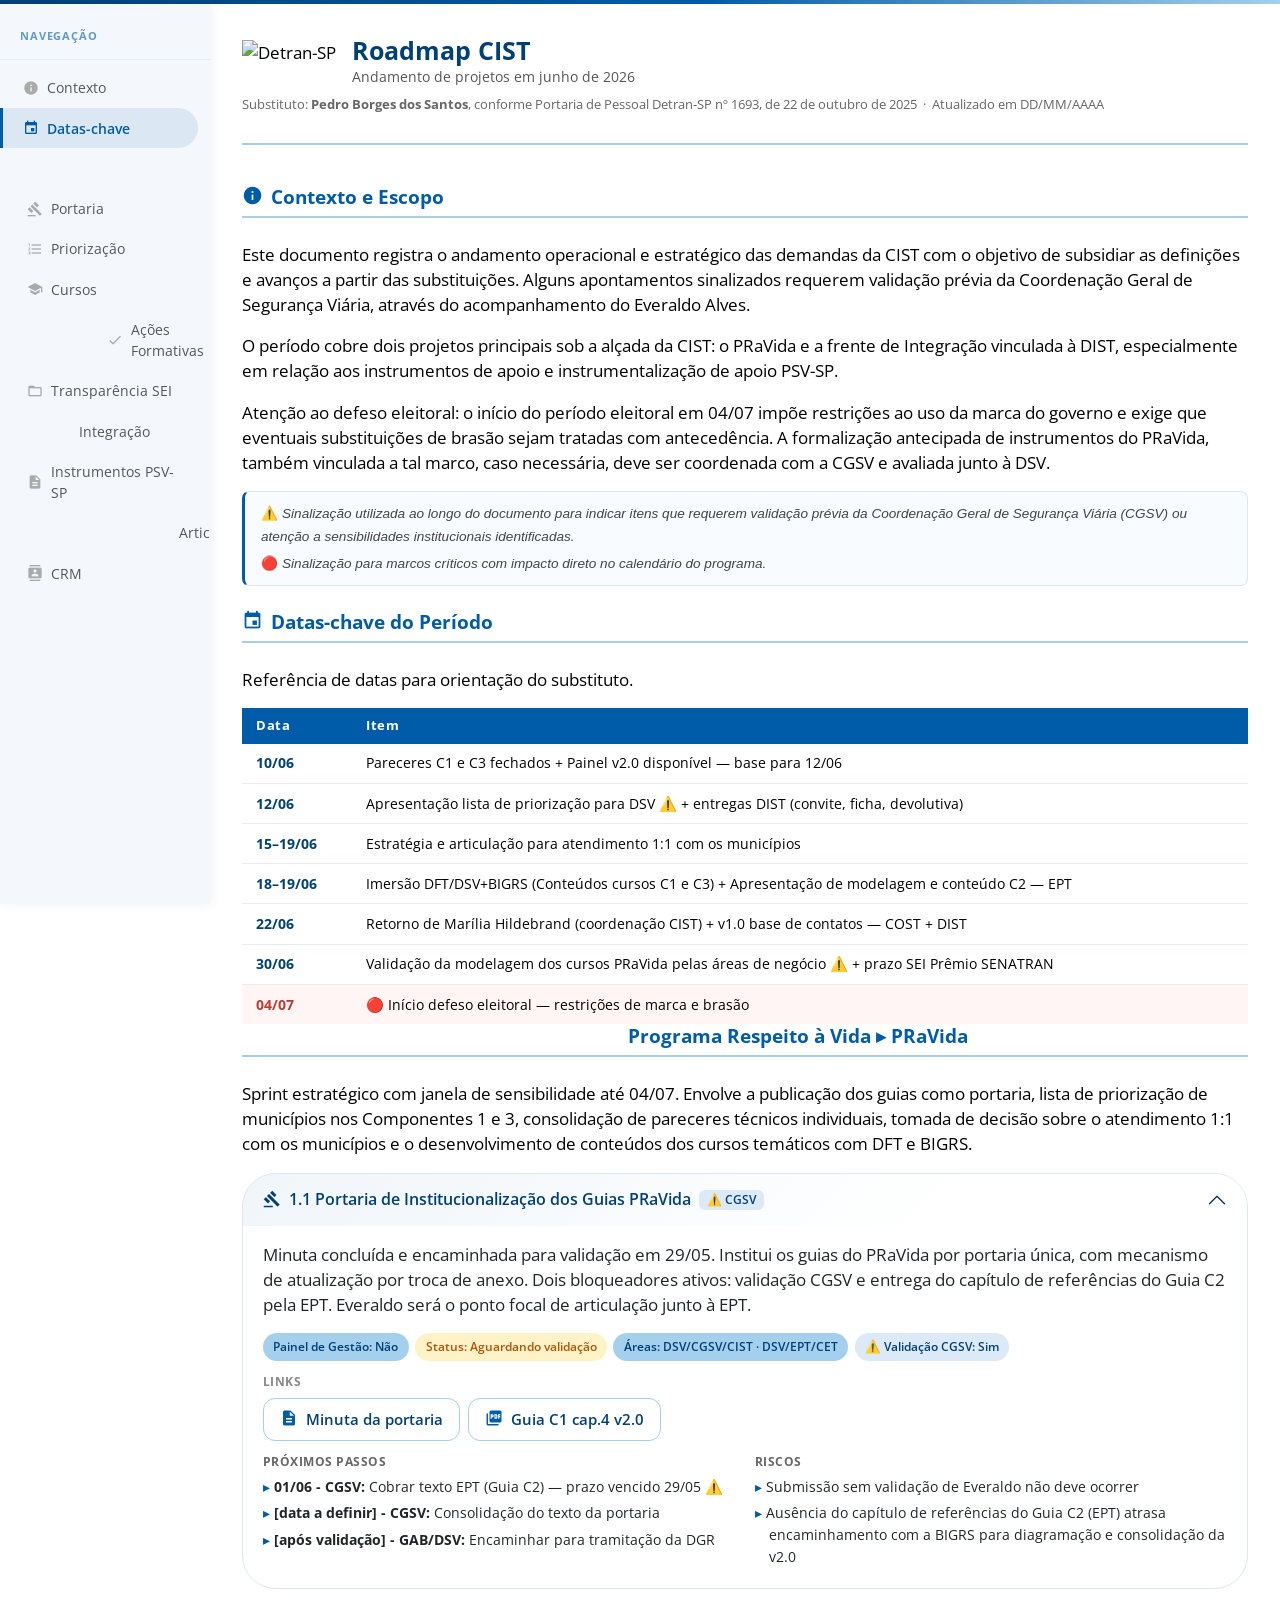
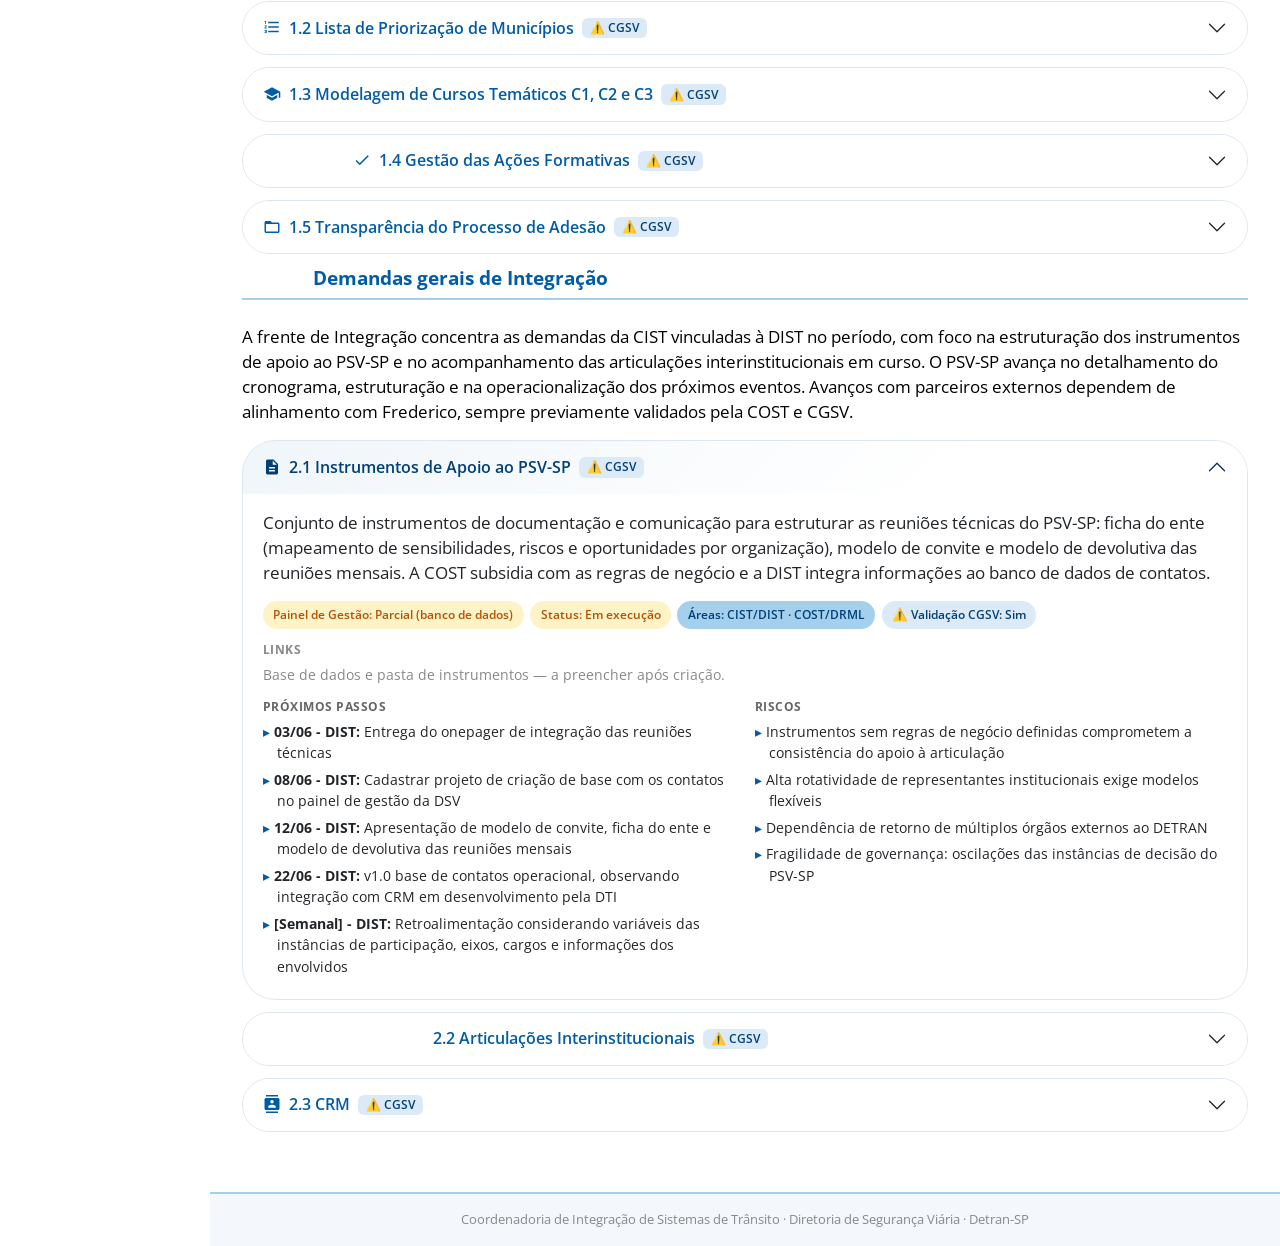
==== commit e7ba7c7d: "Atualização de conteúdo e formatação Versão revisada com estrutura reorganizada em dois projetos pri" ====
--- a/index.html
+++ b/index.html
@@ -3,928 +3,565 @@
 <head>
   <meta charset="UTF-8" />
   <meta name="viewport" content="width=device-width, initial-scale=1.0" />
-  <title>CIST – Roadmap de Substituição | 08–22/06/2026</title>
-
+  <title>Roadmap CIST — Junho 2026</title>
   <link rel="preconnect" href="https://fonts.googleapis.com" />
   <link rel="preconnect" href="https://fonts.gstatic.com" crossorigin />
   <link href="https://fonts.googleapis.com/css2?family=Open+Sans:wght@400;600;700&display=swap" rel="stylesheet" />
   <link href="https://fonts.googleapis.com/icon?family=Material+Icons" rel="stylesheet" />
   <link href="https://cdn.jsdelivr.net/npm/bootstrap@5.3.3/dist/css/bootstrap.min.css" rel="stylesheet" />
   <link rel="stylesheet" href="style.css" />
-
   <style>
-    /* ── Alerta de escalonamento ── */
-    .escalation-callout {
-      border: 1px solid #dce6f0;
-      border-left: 4px solid #005CA8;
-      border-radius: .5rem;
-      background: #f0f6fd;
-      padding: 1rem 1.25rem;
-      margin-bottom: .75rem;
+    .badge-escalate { background:#dce9f7; color:#004077; font-weight:600; }
+    .badge-critical  { background:#fde8e8; color:#c0392b; font-weight:600; }
+    .legend-box {
+      border:1px solid #dce6f0;
+      border-left:3px solid var(--fg);
+      border-radius:.45rem;
+      background:#f8fbff;
+      padding:.65rem 1rem;
+      font-size:.85rem;
+      color:#444;
+      margin-bottom:1.5rem;
     }
-    .escalation-callout .callout-title {
-      font-size: .85rem;
-      font-weight: 700;
-      margin-bottom: .35rem;
-      display: flex;
-      align-items: center;
-      gap: .35rem;
-      color: #004077;
+    .legend-box p { margin:0; line-height:1.6; }
+    .marcos-table { width:100%; border-collapse:collapse; font-size:.9rem; }
+    .marcos-table th {
+      background:var(--fg); color:#fff;
+      padding:.5rem .9rem; text-align:left;
+      font-size:.8rem; font-weight:700; letter-spacing:.03em;
     }
-
-    /* ── Alerta crítico (defeso) ── */
-    .critical-callout {
-      border: 1px solid #f5c6cb;
-      border-left: 4px solid #c0392b;
-      border-radius: .5rem;
-      background: #fff5f5;
-      padding: 1rem 1.25rem;
-      margin-bottom: .75rem;
-    }
-    .critical-callout .callout-title {
-      font-size: .85rem;
-      font-weight: 700;
-      margin-bottom: .35rem;
-      display: flex;
-      align-items: center;
-      gap: .35rem;
-      color: #c0392b;
-    }
-
-    /* ── Tag de escalonamento ── */
-    .badge-escalate { background: #dce9f7; color: #004077; }
-    .badge-critical  { background: #fde8e8; color: #c0392b; }
-    .badge-ok        { background: #E1FFE2; color: #158A19; }
-
-    /* ── Coluna dois lados ── */
-    .two-col { display: grid; grid-template-columns: 1fr 1fr; gap: 1.25rem; }
-    @media (max-width: 600px) { .two-col { grid-template-columns: 1fr; } }
-
-    .two-col h6 {
-      font-size: .78rem;
-      font-weight: 700;
-      text-transform: uppercase;
-      letter-spacing: .04em;
-      color: #555;
-      margin-bottom: .5rem;
-    }
-    .two-col ul {
-      list-style: none;
-      padding: 0;
-      margin: 0;
-    }
-    .two-col ul li {
-      font-size: .92rem;
-      margin-bottom: .35rem;
-      padding-left: 1em;
-      text-indent: -1em;
-    }
-    .two-col ul li::before { content: "▸ "; color: var(--fg); }
-
-    /* ── Timeline de marcos ── */
-    .timeline { border-left: 2px solid var(--lt); padding-left: 1.25rem; margin-top: .5rem; }
-    .timeline-item { position: relative; margin-bottom: 1.1rem; }
-    .timeline-item::before {
-      content: '';
-      position: absolute;
-      left: -1.45rem;
-      top: .35rem;
-      width: 10px;
-      height: 10px;
-      border-radius: 50%;
-      background: var(--fg);
-      border: 2px solid #fff;
-      box-shadow: 0 0 0 2px var(--lt);
-    }
-    .timeline-item.done::before { background: #198754; box-shadow: 0 0 0 2px #b7dfca; }
-    .timeline-item.warn::before { background: #D97706; box-shadow: 0 0 0 2px #fde8b0; }
-    .timeline-item.crit::before { background: #c0392b; box-shadow: 0 0 0 2px #fbbfbf; }
-
-    .timeline-date { font-size: .78rem; font-weight: 700; color: var(--fg); margin-bottom: .1rem; }
-    .timeline-label { font-size: .93rem; font-weight: 600; }
-    .timeline-sub { font-size: .85rem; color: #555; }
+    .marcos-table td { padding:.55rem .9rem; border-bottom:1px solid #e9ecef; vertical-align:top; }
+    .marcos-table tr:last-child td { border-bottom:none; }
+    .marcos-table tr:hover td { background:#f5f9ff; }
+    .marcos-table td:first-child { font-weight:700; color:var(--dark); white-space:nowrap; width:110px; }
+    .marcos-table tr.critical td { background:#fff5f5; }
+    .marcos-table tr.critical td:first-child { color:#c0392b; }
+    .two-col { display:grid; grid-template-columns:1fr 1fr; gap:1.25rem; margin-top:.75rem; }
+    @media(max-width:600px){ .two-col{ grid-template-columns:1fr; } }
+    .two-col h6 { font-size:.75rem; font-weight:700; text-transform:uppercase; letter-spacing:.04em; color:#666; margin-bottom:.4rem; }
+    .two-col ul { list-style:none; padding:0; margin:0; }
+    .two-col ul li { font-size:.9rem; margin-bottom:.3rem; padding-left:1em; text-indent:-1em; }
+    .two-col ul li::before { content:"▸ "; color:var(--fg); }
+    .tags-row { display:flex; flex-wrap:wrap; gap:.4rem; margin:.75rem 0; }
+    .tag { display:inline-flex; align-items:center; gap:.3rem; font-size:.78rem; font-weight:600;
+           padding:.28rem .65rem; border-radius:2rem; background:var(--lt); color:var(--dark); }
+    .tag.warn { background:#fef3c7; color:#b45309; }
+    .tag.ok   { background:#E1FFE2; color:#158A19; }
+    .tag.esc  { background:#dce9f7; color:#004077; }
+    .links-section { margin:.6rem 0 .9rem; }
+    .links-section .lbl { font-size:.75rem; font-weight:700; text-transform:uppercase; letter-spacing:.04em; color:#888; display:block; margin-bottom:.4rem; }
   </style>
 </head>
-
 <body>
-  <div class="page-topbar"></div>
-
-  <div class="layout-wrapper">
-
-    <!-- ── Sidebar ── -->
-    <nav class="sidebar d-none d-md-block">
-      <div class="sidebar-heading">Navegação</div>
-      <a class="nav-link" href="#contexto">
-        <span class="material-icons">info</span> Contexto
-      </a>
-      <a class="nav-link" href="#agenda">
-        <span class="material-icons">event</span> Agenda crítica
-      </a>
-      <a class="nav-link" href="#pravida-c1c3">
-        <span class="material-icons">local_police</span> PRaVida C1 e C3
-      </a>
-      <a class="nav-link" href="#pravida-c2">
-        <span class="material-icons">school</span> PRaVida C2
-      </a>
-      <a class="nav-link" href="#portaria">
-        <span class="material-icons">gavel</span> Portaria dos Guias
-      </a>
-      <a class="nav-link" href="#painel">
-        <span class="material-icons">dashboard</span> Painel PRaVida
-      </a>
-      <a class="nav-link" href="#psv">
-        <span class="material-icons">map</span> PSV-SP
-      </a>
-      <a class="nav-link" href="#terceiros">
-        <span class="material-icons">warning</span> Pendências de terceiros
-      </a>
-      <a class="nav-link" href="#sei">
-        <span class="material-icons">description</span> Processos SEI
-      </a>
-    </nav>
-
-    <!-- ── Mobile nav ── -->
-    <div class="mobile-nav d-md-none w-100 d-flex flex-wrap gap-1">
-      <a class="nav-link" href="#contexto"><span class="material-icons" style="font-size:.9rem">info</span></a>
-      <a class="nav-link" href="#agenda"><span class="material-icons" style="font-size:.9rem">event</span></a>
-      <a class="nav-link" href="#pravida-c1c3"><span class="material-icons" style="font-size:.9rem">local_police</span></a>
-      <a class="nav-link" href="#pravida-c2"><span class="material-icons" style="font-size:.9rem">school</span></a>
-      <a class="nav-link" href="#portaria"><span class="material-icons" style="font-size:.9rem">gavel</span></a>
-      <a class="nav-link" href="#painel"><span class="material-icons" style="font-size:.9rem">dashboard</span></a>
-      <a class="nav-link" href="#psv"><span class="material-icons" style="font-size:.9rem">map</span></a>
-      <a class="nav-link" href="#terceiros"><span class="material-icons" style="font-size:.9rem">warning</span></a>
-      <a class="nav-link" href="#sei"><span class="material-icons" style="font-size:.9rem">description</span></a>
-    </div>
-
-    <!-- ── Coluna principal ── -->
-    <div class="main-column">
-      <div class="main-content">
-
-        <!-- ── Header ── -->
-        <div class="identity-block d-flex align-items-start gap-3">
-          <img src="https://www.detran.sp.gov.br/702a783633529610cd8381ac4f5c7b5b.iix"
-               alt="Detran-SP" style="height:48px; margin-top:.25rem" />
+<div class="page-topbar"></div>
+<div class="layout-wrapper">
+
+  <!-- ── Sidebar ── -->
+  <nav class="sidebar d-none d-md-block">
+    <div class="sidebar-heading">Navegação</div>
+    <a class="nav-link" href="#contexto"><span class="material-icons">info</span> Contexto</a>
+    <a class="nav-link" href="#marcos"><span class="material-icons">event</span> Datas-chave</a>
+    <a class="nav-link" href="#pravida"><span class="material-icons">volunteer_activism</span> PRaVida</a>
+    <a class="nav-link ps-4" href="#p11"><span class="material-icons">gavel</span> Portaria</a>
+    <a class="nav-link ps-4" href="#p12"><span class="material-icons">format_list_numbered</span> Priorização</a>
+    <a class="nav-link ps-4" href="#p13"><span class="material-icons">school</span> Cursos</a>
+    <a class="nav-link ps-4" href="#p14"><span class="material-icons">fact_check</span> Ações Formativas</a>
+    <a class="nav-link ps-4" href="#p15"><span class="material-icons">folder_open</span> Transparência SEI</a>
+    <a class="nav-link" href="#integracao"><span class="material-icons">hub</span> Integração</a>
+    <a class="nav-link ps-4" href="#i21"><span class="material-icons">description</span> Instrumentos PSV-SP</a>
+    <a class="nav-link ps-4" href="#i22"><span class="material-icons">handshake</span> Articulações</a>
+    <a class="nav-link ps-4" href="#i23"><span class="material-icons">contacts</span> CRM</a>
+  </nav>
+
+  <!-- ── Mobile nav ── -->
+  <div class="mobile-nav d-md-none w-100 d-flex flex-wrap gap-1">
+    <a class="nav-link" href="#contexto"><span class="material-icons" style="font-size:.9rem">info</span></a>
+    <a class="nav-link" href="#marcos"><span class="material-icons" style="font-size:.9rem">event</span></a>
+    <a class="nav-link" href="#pravida"><span class="material-icons" style="font-size:.9rem">volunteer_activism</span></a>
+    <a class="nav-link" href="#integracao"><span class="material-icons" style="font-size:.9rem">hub</span></a>
+  </div>
+
+  <div class="main-column">
+    <div class="main-content">
+
+      <!-- ── Header ── -->
+      <div class="identity-block">
+        <div class="d-flex align-items-center gap-3 mb-2">
+          <img src="https://www.detran.sp.gov.br/702a783633529610cd8381ac4f5c7b5b.iix" alt="Detran-SP" style="height:42px;flex-shrink:0" />
           <div>
-            <h1 class="fw-bold mb-1" style="color:var(--dark); font-size:1.65rem; line-height:1.2">
-              Roadmap de Substituição CIST
-            </h1>
-            <p class="mb-0" style="color:#555; font-size:.93rem">
-              Período de férias da coordenação: <strong>08 a 22/06/2026</strong> &nbsp;·&nbsp;
-              Substituto operacional: <strong>Pedro (COST)</strong> &nbsp;·&nbsp;
-              Escalonamento: <strong>Everaldo (CGSV)</strong>
-            </p>
-            <p class="mb-0 mt-1" style="color:#888; font-size:.82rem">
-              Coordenadoria de Integração de Sistemas de Trânsito · Diretoria de Segurança Viária · Detran-SP &nbsp;·&nbsp; Atualizado em 01/06/2026
-            </p>
+            <h1 class="fw-bold mb-0" style="color:var(--dark);font-size:1.55rem;line-height:1.2">Roadmap CIST</h1>
+            <p class="mb-0" style="font-size:.88rem;color:#555">Andamento de projetos em junho de 2026</p>
           </div>
         </div>
-
-        <!-- ══════════════════════════════════════════
-             SEÇÃO: CONTEXTO
-        ══════════════════════════════════════════ -->
-        <section id="contexto">
-          <h2 class="section-title d-flex align-items-center gap-2">
-            <span class="material-icons">info</span> Contexto e escopo
-          </h2>
-          <p>Este documento registra o estado operacional da CIST no período de ausência da coordenadora
-             Marília Hildebrand (férias 04–22/06/2026). O substituto operacional é Pedro Santos (COST);
-             decisões que envolvam a CGSV ou a Diretoria requerem validação de Everaldo antes de avançar
-             — esses itens estão sinalizados ao longo do documento.</p>
-          <p>O período coincide com a fase mais densa do sprint PRaVida: lista de priorização, imersões
-             técnicas e início do atendimento individualizado com municípios, todos com datas fixas e
-             encadeados até a janela limite de <strong>04/07 (defeso eleitoral)</strong>.
-             O PSV-SP está em modo de operação limitada — a frente da CIST no período é a alimentação
-             do banco de dados de contatos, sob coordenação da DIST (Edu).</p>
-
-          <div class="critical-callout">
-            <div class="callout-title">
-              <span class="material-icons" style="font-size:1rem">event_busy</span>
-              04/07/2026 — Início do defeso eleitoral
-            </div>
-            <p class="mb-0" style="font-size:.9rem">
-              Janela limite para formalização antecipada do PRaVida. Documento de cenário de risco
-              concluído em 28/05 e encaminhado à CGSV e DSV-GAB. Qualquer comunicação sobre
-              assinatura antecipada passa exclusivamente por Everaldo.
-            </p>
-          </div>
-
-          <div class="escalation-callout">
-            <div class="callout-title">
-              <span class="material-icons" style="font-size:1rem">shield</span>
-              Regra de escalonamento
-            </div>
-            <p class="mb-0" style="font-size:.9rem">
-              Itens marcados com <span class="badge badge-escalate">⚠️ CGSV</span> não podem ser
-              movimentados sem posição prévia de Everaldo. Pedro opera, registra e cobra —
-              não decide por Everaldo.
-            </p>
-          </div>
-        </section>
-
-        <!-- ══════════════════════════════════════════
-             SEÇÃO: AGENDA CRÍTICA
-        ══════════════════════════════════════════ -->
-        <section id="agenda">
-          <h2 class="section-title d-flex align-items-center gap-2">
-            <span class="material-icons">event</span> Agenda crítica 08–22/06
-          </h2>
-          <p>Marcos inegociáveis do período. Atrasos em qualquer um deles comprometem o encadeamento
-             até o defeso eleitoral.</p>
-
-          <div class="timeline">
-
-            <div class="timeline-item warn">
-              <div class="timeline-date">10/06</div>
-              <div class="timeline-label">Pareceres técnicos C1 e C3 fechados</div>
-              <div class="timeline-sub">Base para a apresentação do dia 12. Responsável: equipe (Indira + Luciana) + Pedro.</div>
-            </div>
-
-            <div class="timeline-item warn">
-              <div class="timeline-date">12/06</div>
-              <div class="timeline-label">Apresentação lista de priorização C1+C3 — CGSV + DSV
-                <span class="badge badge-escalate ms-1">⚠️ CGSV</span>
-              </div>
-              <div class="timeline-sub">Indira e Luciana apresentam. Pedro garante que Everaldo está confirmado e ciente da pauta.</div>
-            </div>
-
-            <div class="timeline-item warn">
-              <div class="timeline-date">12/06</div>
-              <div class="timeline-label">Painel Executivo PRaVida V2 disponível</div>
-              <div class="timeline-sub">Com sessão de priorização e acesso a pareceres técnicos. Status atual: não iniciado. Pedro.</div>
-            </div>
-
-            <div class="timeline-item">
-              <div class="timeline-date">13/06 (limite)</div>
-              <div class="timeline-label">Confirmação do documento de trabalho — BIGRS (Diogo)</div>
-              <div class="timeline-sub">Insumo prévio para a imersão DFT+BIGRS de 18–19/06.</div>
-            </div>
-
-            <div class="timeline-item">
-              <div class="timeline-date">15–19/06</div>
-              <div class="timeline-label">Imersão equipes técnicas — modelagem C2 (primeiras 2 aulas)</div>
-              <div class="timeline-sub">EPT coordena. Pedro monitora. Depende do texto EPT (vencido 01/06 — ver §Pendências).</div>
-            </div>
-
-            <div class="timeline-item">
-              <div class="timeline-date">18–19/06</div>
-              <div class="timeline-label">Imersão presencial DFT + BIGRS — Curso de Fiscalização</div>
-              <div class="timeline-sub">DFT leva POPs e materiais. BIGRS prepara doc estratégico. Pedro de referência.</div>
-            </div>
-
-            <div class="timeline-item">
-              <div class="timeline-date">22–25/06</div>
-              <div class="timeline-label">Início atendimento 1:1 com municípios (C1, C2 e C3)</div>
-              <div class="timeline-sub">Marco de transição — Marília retorna em 22/06.</div>
-            </div>
-
-            <div class="timeline-item warn">
-              <div class="timeline-date">26/06</div>
-              <div class="timeline-label">Painel PRaVida — apresentação EPT e DFT
-                <span class="badge badge-escalate ms-1">⚠️ CGSV</span>
-              </div>
-              <div class="timeline-sub">Pedro confirma agenda com Everaldo antes do dia 20.</div>
-            </div>
-
-            <div class="timeline-item warn">
-              <div class="timeline-date">30/06</div>
-              <div class="timeline-label">Estrutura curricular dos 3 componentes validada pela Diretoria
-                <span class="badge badge-escalate ms-1">⚠️ CGSV</span>
-              </div>
-              <div class="timeline-sub">Cobre C1, C2 e C3. Precisa passar por Everaldo antes de subir à Roberta.</div>
-            </div>
-
-            <div class="timeline-item crit">
-              <div class="timeline-date">04/07</div>
-              <div class="timeline-label">Início defeso eleitoral — janela limite para assinatura PRaVida
-                <span class="badge badge-critical ms-1">🔴 Crítico</span>
-              </div>
-              <div class="timeline-sub">Qualquer movimentação sobre formalização antecipada: somente por Everaldo.</div>
-            </div>
-
-          </div>
-        </section>
-
-        <!-- ══════════════════════════════════════════
-             SEÇÃO: PRaVida C1 e C3
-        ══════════════════════════════════════════ -->
-        <section id="pravida-c1c3">
-          <h2 class="section-title d-flex align-items-center gap-2">
-            <span class="material-icons">local_police</span> PRaVida — C1 e C3 (Fiscalização)
-          </h2>
-          <p>Frente estratégica com janela até 04/07. Envolve a lista de priorização de municípios
-             (modalidade avançada e simplificada), os pareceres técnicos individuais e o desenvolvimento
-             do Curso de Boas Práticas de Fiscalização com DFT e BIGRS.</p>
-
-          <div class="accordion" id="acc-c1c3">
-
-            <!-- Priorização de municípios -->
-            <div class="accordion-item">
-              <h2 class="accordion-header">
-                <button class="accordion-button" type="button" data-bs-toggle="collapse" data-bs-target="#c1c3-priorizacao">
-                  <span class="material-icons me-2" style="font-size:1.1rem">format_list_numbered</span>
-                  Lista de priorização C1 e C3
-                  <span class="badge badge-escalate ms-2">⚠️ CGSV</span>
-                </button>
-              </h2>
-              <div id="c1c3-priorizacao" class="accordion-collapse collapse show" data-bs-parent="#acc-c1c3">
-                <div class="accordion-body">
-                  <p>Ranqueamento por Taxa Média de Óbito (últimos 3 anos) + pontuação por critérios objetivos
-                     (escala 1–3), consolidado em pareceres técnicos individuais por município.
-                     Função dos pareceres: resguardo institucional — não instrumento de seleção.
-                     Decisão de publicação do ranking é da Diretoria (Roberta), não da equipe técnica.</p>
-
-                  <div class="d-flex flex-wrap gap-2 mb-3">
-                    <span class="badge badge-date px-2 py-1">
-                      <span class="material-icons" style="font-size:.85rem;vertical-align:middle">event</span>
-                      Deadline pareceres: 10/06
-                    </span>
-                    <span class="badge badge-date px-2 py-1">
-                      <span class="material-icons" style="font-size:.85rem;vertical-align:middle">event</span>
-                      Apresentação CGSV+DSV: 12/06
-                    </span>
-                    <span class="badge badge-escalate px-2 py-1">⚠️ Validação Everaldo necessária</span>
-                  </div>
-
-                  <div class="escalation-callout">
-                    <div class="callout-title">
-                      <span class="material-icons" style="font-size:1rem">shield</span>
-                      Escalonamento CGSV
-                    </div>
-                    <p class="mb-0" style="font-size:.9rem">
-                      A apresentação do dia 12/06 é para CGSV e DSV. Pedro confirma com Everaldo
-                      a participação e a pauta antes de 10/06. Nenhuma comunicação sobre o resultado
-                      da priorização vai para fora antes da validação da Diretoria.
-                    </p>
-                  </div>
-
-                  <div class="two-col mt-3">
-                    <div>
-                      <h6>Próximos passos</h6>
-                      <ul>
-                        <li>DFT (Márcio e Maria Aparecida) — calibrar matriz de classificação; confirmar entrega antes de 08/06</li>
-                        <li>Equipe — fechar lista e pareceres até 10/06</li>
-                        <li>Pedro — confirmar Everaldo na apresentação de 12/06</li>
-                        <li>Painel Executivo V2 disponível até 12/06 com sessão de priorização</li>
-                      </ul>
-                    </div>
-                    <div>
-                      <h6>Riscos</h6>
-                      <ul>
-                        <li>Municípios viáveis com CSM ativo: prazo de 30 dias do sistema diverge do prazo do programa — equipe orientada a não tomar como referência</li>
-                        <li>Atraso de DFT na calibração da matriz compromete prazo dos pareceres</li>
-                        <li>Decisão de publicação do ranking é estratégica — não antecipar sem aval da Diretoria</li>
-                      </ul>
-                    </div>
-                  </div>
-                </div>
-              </div>
-            </div>
-
-            <!-- Curso de Fiscalização -->
-            <div class="accordion-item">
-              <h2 class="accordion-header">
-                <button class="accordion-button collapsed" type="button" data-bs-toggle="collapse" data-bs-target="#c1c3-curso">
-                  <span class="material-icons me-2" style="font-size:1.1rem">school</span>
-                  Curso de Boas Práticas de Fiscalização
-                  <span class="badge badge-escalate ms-2">⚠️ CGSV</span>
-                </button>
-              </h2>
-              <div id="c1c3-curso" class="accordion-collapse collapse" data-bs-parent="#acc-c1c3">
-                <div class="accordion-body">
-                  <p>Redesenho colaborativo do curso com DFT e BIGRS, partindo do que a DFT já tem
-                     (POPs, materiais de cursos anteriores). Imersão presencial na sede do DETRAN em
-                     18 ou 19/06. Primeira aula prevista para 04/08.
-                     Estrutura das primeiras 2 aulas precisa estar validada pela Diretoria até fim de junho.</p>
-
-                  <div class="d-flex flex-wrap gap-2 mb-3">
-                    <span class="badge badge-date px-2 py-1">
-                      <span class="material-icons" style="font-size:.85rem;vertical-align:middle">event</span>
-                      Imersão DFT+BIGRS: 18 ou 19/06
-                    </span>
-                    <span class="badge badge-date px-2 py-1">
-                      <span class="material-icons" style="font-size:.85rem;vertical-align:middle">event</span>
-                      Validação Diretoria: até 30/06
-                    </span>
-                    <span class="badge badge-date px-2 py-1">
-                      <span class="material-icons" style="font-size:.85rem;vertical-align:middle">event</span>
-                      Primeira aula: 04/08
-                    </span>
-                    <span class="badge badge-escalate px-2 py-1">⚠️ Validação Diretoria via CGSV</span>
-                  </div>
-
-                  <div class="two-col">
-                    <div>
-                      <h6>Próximos passos</h6>
-                      <ul>
-                        <li>BIGRS (Diogo) — confirmar entrega do documento de trabalho prévio até 13/06</li>
-                        <li>DFT — levar POPs de alcoolemia e materiais de cursos anteriores para a imersão</li>
-                        <li>Pedro — referenciar a imersão e registrar encaminhamentos</li>
-                        <li>Pedro — checar com GAB-DSV até quando a validação da estrutura do curso pode entrar na agenda da Roberta (antes de 30/06)</li>
-                      </ul>
-                    </div>
-                    <div>
-                      <h6>Riscos</h6>
-                      <ul>
-                        <li>Estrutura das primeiras 2 aulas sem validação da Diretoria até 30/06 compromete o prazo de 04/08</li>
-                        <li>Setembro conflita com Semana Nacional de Trânsito — não usar como janela alternativa sem verificar agenda</li>
-                      </ul>
-                    </div>
-                  </div>
-                </div>
-              </div>
-            </div>
-
-          </div><!-- /accordion c1c3 -->
-        </section>
-
-        <!-- ══════════════════════════════════════════
-             SEÇÃO: PRaVida C2
-        ══════════════════════════════════════════ -->
-        <section id="pravida-c2">
-          <h2 class="section-title d-flex align-items-center gap-2">
-            <span class="material-icons">school</span> PRaVida — C2 (Educação para o Trânsito)
-          </h2>
-          <p>Frente sob responsabilidade da EPT, com monitoramento da CIST. Os principais desafios
-             são a gestão da informação de presença e a modelagem do conteúdo das primeiras aulas.
-             Imersão técnica marcada para 15–19/06 depende de insumo da EPT com prazo já vencido.</p>
-
-          <div class="accordion" id="acc-c2">
-
-            <!-- Imersão e modelagem -->
-            <div class="accordion-item">
-              <h2 class="accordion-header">
-                <button class="accordion-button" type="button" data-bs-toggle="collapse" data-bs-target="#c2-imersao">
-                  <span class="material-icons me-2" style="font-size:1.1rem">groups</span>
-                  Imersão técnica — modelagem das primeiras 2 aulas
-                </button>
-              </h2>
-              <div id="c2-imersao" class="accordion-collapse collapse show" data-bs-parent="#acc-c2">
-                <div class="accordion-body">
-                  <p>Semana de 15–19/06: equipes técnicas desenvolvem e validam o conteúdo das primeiras
-                     duas aulas do C2, com envolvimento da EPT na modelagem pedagógica.
-                     A estrutura curricular completa dos 3 componentes deve estar validada pela
-                     Diretoria até 30/06.</p>
-
-                  <div class="d-flex flex-wrap gap-2 mb-3">
-                    <span class="badge badge-date px-2 py-1">
-                      <span class="material-icons" style="font-size:.85rem;vertical-align:middle">event</span>
-                      Imersão: 15–19/06
-                    </span>
-                    <span class="badge badge-date px-2 py-1">
-                      <span class="material-icons" style="font-size:.85rem;vertical-align:middle">event</span>
-                      Estrutura curricular validada: 30/06
-                    </span>
-                  </div>
-
-                  <div class="pending-callout mb-3">
-                    <div class="callout-title">
-                      <span class="material-icons" style="font-size:1rem">warning</span>
-                      Pendência ativa — EPT
-                    </div>
-                    <p class="mb-0" style="font-size:.9rem">
-                      Modelagem do Curso de Educação para o Trânsito: Fabi (EPT) comprometeu
-                      entrega até a semana de 12/06. Pedro monitora e registra recebimento.
-                      A imersão de 15–19/06 depende desse insumo.
-                    </p>
-                  </div>
-
-                  <div class="two-col">
-                    <div>
-                      <h6>Próximos passos</h6>
-                      <ul>
-                        <li>EPT (Fabi) — confirmar entrega da modelagem do Curso até semana de 12/06</li>
-                        <li>EPT — alinhar formato de entrega dos dados de presença das aulas já realizadas (deadline 12/06)</li>
-                        <li>Pedro — monitorar e registrar recebimento; escalar para Everaldo se não houver retorno até 10/06</li>
-                      </ul>
-                    </div>
-                    <div>
-                      <h6>Riscos</h6>
-                      <ul>
-                        <li>Reação defensiva da coordenação da EPT ao diagnóstico de fragilidade de dados — posicionamento da CIST como P.O. do PRaVida já reafirmado com CGSV em 28/05</li>
-                        <li>Ausência de insumo EPT inviabiliza a imersão de 15–19/06</li>
-                      </ul>
-                    </div>
-                  </div>
-                </div>
-              </div>
-            </div>
-
-            <!-- Gestão de dados de presença -->
-            <div class="accordion-item">
-              <h2 class="accordion-header">
-                <button class="accordion-button collapsed" type="button" data-bs-toggle="collapse" data-bs-target="#c2-dados">
-                  <span class="material-icons me-2" style="font-size:1.1rem">table_chart</span>
-                  Gestão de dados de presença
-                </button>
-              </h2>
-              <div id="c2-dados" class="accordion-collapse collapse" data-bs-parent="#acc-c2">
-                <div class="accordion-body">
-                  <p>Fragilidade identificada: ausência de campos obrigatórios padronizados nos formulários
-                     de coleta das aulas (nome completo, CPF, e-mail, cargo, município) inviabilizava
-                     cruzamento entre bases. Proposta de formulário padronizado encaminhada à EPT para
-                     as 3 aulas restantes. Modelo acordado: coletar uma vez, atualizar apenas quando necessário.</p>
-
-                  <div class="d-flex flex-wrap gap-2 mb-3">
-                    <span class="badge badge-date px-2 py-1">
-                      <span class="material-icons" style="font-size:.85rem;vertical-align:middle">event</span>
-                      EPT alinha formato de entrega: 12/06
-                    </span>
-                  </div>
-
-                  <div class="two-col">
-                    <div>
-                      <h6>Próximos passos</h6>
-                      <ul>
-                        <li>EPT — implementar formulário padronizado nas próximas aulas (avaliação em andamento desde 28/05)</li>
-                        <li>EPT — entregar dados das aulas já realizadas em formato consolidável até 12/06</li>
-                      </ul>
-                    </div>
-                    <div>
-                      <h6>Riscos</h6>
-                      <ul>
-                        <li>Dados de aulas passadas com registros inconsistentes entre CSM, listas de presença e formulário de indicação — consolidação manual necessária</li>
-                      </ul>
-                    </div>
-                  </div>
-                </div>
-              </div>
-            </div>
-
-          </div><!-- /accordion c2 -->
-        </section>
-
-        <!-- ══════════════════════════════════════════
-             SEÇÃO: PORTARIA
-        ══════════════════════════════════════════ -->
-        <section id="portaria">
-          <h2 class="section-title d-flex align-items-center gap-2">
-            <span class="material-icons">gavel</span> Portaria de institucionalização dos Guias PRaVida
-            <span class="badge badge-escalate ms-1" style="font-size:.75rem">⚠️ CGSV</span>
-          </h2>
-          <p>Minuta concluída e encaminhada para validação em 29/05. Institui todos os guias do PRaVida
-             por portaria única, evitando assimetria normativa entre componentes. Elaborada com base
-             na portaria da Senatran, com contexto ampliado e revisão técnica completa (moderação de
-             velocidades, PSV-SP, ações de educação, trecho normativo sobre Sistema Seguro).</p>
-
-          <div class="accordion" id="acc-portaria">
-            <div class="accordion-item">
-              <h2 class="accordion-header">
-                <button class="accordion-button" type="button" data-bs-toggle="collapse" data-bs-target="#portaria-status">
-                  <span class="material-icons me-2" style="font-size:1.1rem">pending_actions</span>
-                  Status e bloqueadores
-                </button>
-              </h2>
-              <div id="portaria-status" class="accordion-collapse collapse show" data-bs-parent="#acc-portaria">
-                <div class="accordion-body">
-                  <div class="d-flex flex-wrap gap-2 mb-3">
-                    <span class="badge badge-done px-2 py-1">✅ Minuta concluída — 25/05</span>
-                    <span class="badge badge-pend px-2 py-1">⏳ Aguardando validação Everaldo</span>
-                    <span class="badge badge-pend px-2 py-1">⏳ Aguardando texto EPT (Guia C2)</span>
-                    <span class="badge badge-escalate px-2 py-1">⚠️ Não submeter sem validação CGSV</span>
-                  </div>
-
-                  <div class="escalation-callout mb-3">
-                    <div class="callout-title">
-                      <span class="material-icons" style="font-size:1rem">shield</span>
-                      Escalonamento obrigatório
-                    </div>
-                    <p class="mb-0" style="font-size:.9rem">
-                      Everaldo precisa validar o texto da portaria antes de qualquer submissão.
-                      Pedro cobra no canal de acompanhamento semanal e registra posição no Notion.
-                      A tramitação pode ocorrer em paralelo à finalização da V2 do Guia C1,
-                      mas não sem aval da CGSV.
-                    </p>
-                  </div>
-
-                  <div class="pending-callout mb-3">
-                    <div class="callout-title">
-                      <span class="material-icons" style="font-size:1rem">warning</span>
-                      Pendência ativa — EPT (prazo vencido 01/06)
-                    </div>
-                    <p class="mb-0" style="font-size:.9rem">
-                      Capítulo de referências do Guia C2: prazo original 01/06, sem devolução registrada.
-                      Pedro aciona no início do período (08/06). Se não houver retorno em 48h, escalar para Everaldo.
-                    </p>
-                  </div>
-
-                  <div class="two-col">
-                    <div>
-                      <h6>Próximos passos</h6>
-                      <ul>
-                        <li>Pedro — cobrar Everaldo no canal de acompanhamento semanal; registrar posição</li>
-                        <li>Pedro — acionar EPT em 08/06; escalar para Everaldo se sem retorno em 48h</li>
-                        <li>Após recebimento texto EPT: encaminhar conteúdo para diagramação da V2 do Guia C2 junto à BIGRS</li>
-                      </ul>
-                    </div>
-                    <div>
-                      <h6>Riscos</h6>
-                      <ul>
-                        <li>Submissão sem validação de Everaldo não deve ocorrer</li>
-                        <li>EPT sem entrega inviabiliza portaria completa antes do defeso</li>
-                      </ul>
-                    </div>
-                  </div>
-                </div>
-              </div>
-            </div>
-          </div>
-        </section>
-
-        <!-- ══════════════════════════════════════════
-             SEÇÃO: PAINEL EXECUTIVO
-        ══════════════════════════════════════════ -->
-        <section id="painel">
-          <h2 class="section-title d-flex align-items-center gap-2">
-            <span class="material-icons">dashboard</span> Painel Executivo PRaVida
-          </h2>
-          <p>O painel é o instrumento principal da Diretoria — utilizado por Roberta e Marta nos
-             despachos com o presidente. A alimentação rotineira foi transferida para as divisões
-             (DPESV, DENT, DIST) a partir de junho. Pedro verifica se o alinhamento foi feito e
-             se as divisões estão operando a atualização.</p>
-
-          <div class="accordion" id="acc-painel">
-            <div class="accordion-item">
-              <h2 class="accordion-header">
-                <button class="accordion-button" type="button" data-bs-toggle="collapse" data-bs-target="#painel-v2">
-                  <span class="material-icons me-2" style="font-size:1.1rem">update</span>
-                  V2 — sessão de priorização e pareceres técnicos
-                </button>
-              </h2>
-              <div id="painel-v2" class="accordion-collapse collapse show" data-bs-parent="#acc-painel">
-                <div class="accordion-body">
-                  <p>A V2 do Painel Executivo deve incluir sessão de priorização municipal e acesso
-                     a pareceres técnicos. Status atual: não iniciado. Deve estar disponível até 12/06
-                     para a apresentação à CGSV e DSV.</p>
-
-                  <div class="d-flex flex-wrap gap-2 mb-3">
-                    <span class="badge badge-critical px-2 py-1">🔴 Não iniciado</span>
-                    <span class="badge badge-date px-2 py-1">
-                      <span class="material-icons" style="font-size:.85rem;vertical-align:middle">event</span>
-                      Deadline: 12/06
-                    </span>
-                  </div>
-
-                  <div class="two-col">
-                    <div>
-                      <h6>Próximos passos</h6>
-                      <ul>
-                        <li>Pedro — iniciar V2 imediatamente após 08/06; garantir disponibilidade até 12/06</li>
-                        <li>Divisões (DPESV/DENT/DIST) — manter rotina de atualização de status a partir de junho</li>
-                        <li>Projetos concluídos: atualizar status para "concluído"; manter no painel como histórico</li>
-                      </ul>
-                    </div>
-                    <div>
-                      <h6>Riscos</h6>
-                      <ul>
-                        <li>V2 não disponível até 12/06 compromete a apresentação da lista de priorização</li>
-                        <li>Avaliar necessidade de restrição de acesso ao painel de despacho (ponto em aberto)</li>
-                      </ul>
-                    </div>
-                  </div>
-                </div>
-              </div>
-            </div>
-          </div>
-        </section>
-
-        <!-- ══════════════════════════════════════════
-             SEÇÃO: PSV-SP
-        ══════════════════════════════════════════ -->
-        <section id="psv">
-          <h2 class="section-title d-flex align-items-center gap-2">
-            <span class="material-icons">map</span> PSV-SP
-          </h2>
-          <p>No período de substituição, a frente da CIST no PSV-SP é restrita à alimentação do
-             banco de dados de contatos, coordenada pela DIST (Edu). O restante do PSV opera em modo
-             de espera — próximos eventos e desdobramentos serão conduzidos após o retorno de Marília.</p>
-
-          <div class="accordion" id="acc-psv">
-            <div class="accordion-item">
-              <h2 class="accordion-header">
-                <button class="accordion-button" type="button" data-bs-toggle="collapse" data-bs-target="#psv-contatos">
-                  <span class="material-icons me-2" style="font-size:1.1rem">contacts</span>
-                  Banco de dados unificado de contatos
-                </button>
-              </h2>
-              <div id="psv-contatos" class="accordion-collapse collapse show" data-bs-parent="#acc-psv">
-                <div class="accordion-body">
-                  <p>Pedro voluntariou-se para construir a base de dados unificada de contatos do PSV-SP
-                     na reunião de alinhamento de 28/05. A coleta e atualização da lista de contatos —
-                     iniciada no Detran-SP e estendida a outros órgãos via Cetran/CEAPESV — é processo
-                     contínuo e difícil. A DIST (Edu) coordena o envolvimento com os demais órgãos.</p>
-
-                  <div class="d-flex flex-wrap gap-2 mb-3">
-                    <span class="badge badge-date px-2 py-1">Responsável: Pedro (COST) + DIST (Edu)</span>
-                    <span class="badge badge-pend px-2 py-1">⏳ Em construção</span>
-                  </div>
-
-                  <div class="two-col">
-                    <div>
-                      <h6>Próximos passos</h6>
-                      <ul>
-                        <li>Pedro — iniciar base de dados com os contatos já levantados no Detran-SP</li>
-                        <li>Edu (DIST) — articular extensão da coleta a outros órgãos via Cetran/CEAPESV</li>
-                        <li>Definir critérios de campos mínimos: nome, cargo, órgão, e-mail, telefone, eixo PSV</li>
-                        <li>Base deve ser entregue consolidada até o retorno de Marília (22/06)</li>
-                      </ul>
-                    </div>
-                    <div>
-                      <h6>Riscos</h6>
-                      <ul>
-                        <li>Indicações institucionais de última hora e alta rotatividade comprometem a completude da base</li>
-                        <li>Dependência de retorno de múltiplos órgãos externos ao DETRAN</li>
-                        <li>Fragilidade de governança: palavra final nas aprovações do PSV está na Presidência, não em Roberta ou Fred — não tomar decisões sobre o PSV sem alinhamento com Fred (coordenador Sistran-SP)</li>
-                      </ul>
-                    </div>
-                  </div>
-                </div>
-              </div>
-            </div>
-          </div>
-        </section>
-
-        <!-- ══════════════════════════════════════════
-             SEÇÃO: PENDÊNCIAS DE TERCEIROS
-        ══════════════════════════════════════════ -->
-        <section id="terceiros">
-          <h2 class="section-title d-flex align-items-center gap-2">
-            <span class="material-icons">warning</span> Pendências de terceiros
-          </h2>
-          <p>Estas <strong>não são encaminhamentos futuros</strong> — são cobranças ativas que entram
-             no período já em atraso ou no limite. Pedro aciona, registra no Notion e escala para
-             Everaldo se não houver retorno dentro do prazo indicado.</p>
-
-          <div class="accordion" id="acc-terceiros">
-
-            <!-- EPT -->
-            <div class="accordion-item">
-              <h2 class="accordion-header">
-                <button class="accordion-button" type="button" data-bs-toggle="collapse" data-bs-target="#terc-ept">
-                  <span class="material-icons me-2" style="font-size:1.1rem">school</span>
-                  EPT — duas pendências ativas
-                </button>
-              </h2>
-              <div id="terc-ept" class="accordion-collapse collapse show" data-bs-parent="#acc-terceiros">
-                <div class="accordion-body">
-
-                  <div class="pending-callout mb-3">
-                    <div class="callout-title">
-                      <span class="material-icons" style="font-size:1rem">warning</span>
-                      Texto capítulo referências Guia C2 — vencido 01/06
-                    </div>
-                    <p class="mb-0" style="font-size:.9rem">
-                      Pedro aciona EPT em 08/06. Se sem retorno em 48h, escala para Everaldo.
-                      Bloqueador da portaria e da V2 do Guia C2.
-                    </p>
-                  </div>
-
-                  <div class="pending-callout">
-                    <div class="callout-title">
-                      <span class="material-icons" style="font-size:1rem">warning</span>
-                      Modelagem do Curso de Educação para o Trânsito (PRaVida) — até semana de 12/06
-                    </div>
-                    <p class="mb-0" style="font-size:.9rem">
-                      Fabi (EPT) comprometeu entrega até semana de 12/06. Pedro monitora e registra
-                      recebimento. Bloqueador da imersão de 15–19/06.
-                    </p>
-                  </div>
-
-                </div>
-              </div>
-            </div>
-
-            <!-- DFT -->
-            <div class="accordion-item">
-              <h2 class="accordion-header">
-                <button class="accordion-button collapsed" type="button" data-bs-toggle="collapse" data-bs-target="#terc-dft">
-                  <span class="material-icons me-2" style="font-size:1.1rem">local_police</span>
-                  DFT — calibração da matriz C3
-                </button>
-              </h2>
-              <div id="terc-dft" class="accordion-collapse collapse" data-bs-parent="#acc-terceiros">
-                <div class="accordion-body">
-                  <div class="pending-callout">
-                    <div class="callout-title">
-                      <span class="material-icons" style="font-size:1rem">warning</span>
-                      Márcio e Maria Aparecida (DFT) — calibração da matriz de classificação C3
-                    </div>
-                    <p class="mb-0" style="font-size:.9rem">
-                      Encaminhamento da reunião de 26/05. Sem prazo formal registrado, mas é insumo
-                      para os pareceres que vencem em 10/06. Pedro confirma se foi entregue antes de 08/06;
-                      se não, cobrar imediatamente.
-                    </p>
-                  </div>
-                </div>
-              </div>
-            </div>
-
-            <!-- BIGRS -->
-            <div class="accordion-item">
-              <h2 class="accordion-header">
-                <button class="accordion-button collapsed" type="button" data-bs-toggle="collapse" data-bs-target="#terc-bigrs">
-                  <span class="material-icons me-2" style="font-size:1.1rem">groups</span>
-                  BIGRS — documento de trabalho imersão
-                </button>
-              </h2>
-              <div id="terc-bigrs" class="accordion-collapse collapse" data-bs-parent="#acc-terceiros">
-                <div class="accordion-body">
-                  <div class="pending-callout">
-                    <div class="callout-title">
-                      <span class="material-icons" style="font-size:1rem">warning</span>
-                      Diogo (BIGRS) — documento estratégico de trabalho para imersão 18–19/06
-                    </div>
-                    <p class="mb-0" style="font-size:.9rem">
-                      Encaminhamento da reunião C3 (26/05). Deve estar pronto antes da imersão.
-                      Pedro confirma entrega até 13/06 no máximo.
-                    </p>
-                  </div>
-                </div>
-              </div>
-            </div>
-
-          </div><!-- /accordion terceiros -->
-        </section>
-
-        <!-- ══════════════════════════════════════════
-             SEÇÃO: SEI
-        ══════════════════════════════════════════ -->
-        <section id="sei">
-          <h2 class="section-title d-flex align-items-center gap-2">
-            <span class="material-icons">description</span> Processos SEI
-          </h2>
-          <p>Único processo com status <strong>Aberto ▸ responder</strong> e prazo dentro do período identificado.
-             Os demais processos recentes constam como Concluídos em 29/05.</p>
-
-          <div class="accordion" id="acc-sei">
-            <div class="accordion-item">
-              <h2 class="accordion-header">
-                <button class="accordion-button" type="button" data-bs-toggle="collapse" data-bs-target="#sei-senatran">
-                  <span class="material-icons me-2" style="font-size:1.1rem">emoji_events</span>
-                  140.00219909/2026-91 — Prêmio SENATRAN 2026
-                </button>
-              </h2>
-              <div id="sei-senatran" class="accordion-collapse collapse show" data-bs-parent="#acc-sei">
-                <div class="accordion-body">
-                  <p>Manifestação à participação no Edital de Concurso nº 24, de 4 de maio de 2026
-                     (Prêmio SENATRAN 2026). Recebido de DETRAN/AETA. Necessidade de despacho de
-                     encaminhamento à participação.</p>
-
-                  <div class="d-flex flex-wrap gap-2 mb-3">
-                    <span class="badge badge-pend px-2 py-1">🔴 Aberto ▸ responder</span>
-                    <span class="badge badge-date px-2 py-1">
-                      <span class="material-icons" style="font-size:.85rem;vertical-align:middle">event</span>
-                      Prazo: 30/06
-                    </span>
-                    <span class="badge badge-date px-2 py-1">Recebido em: 12/05</span>
-                    <span class="badge badge-date px-2 py-1">Mesa: DETRAN/DSV/CGSV/CIST</span>
-                  </div>
-
-                  <div class="two-col">
-                    <div>
-                      <h6>Próximos passos</h6>
-                      <ul>
-                        <li>Pedro — avaliar o processo e verificar se exige assinatura de coordenação</li>
-                        <li>Se não exigir: Pedro lança despacho de encaminhamento à participação</li>
-                        <li>Se exigir assinatura de coordenação: escalar para Everaldo antes de 20/06</li>
-                      </ul>
-                    </div>
-                    <div>
-                      <h6>Riscos</h6>
-                      <ul>
-                        <li>Prazo de 30/06 não deve ser perdido — avaliar processo na primeira semana do período</li>
-                      </ul>
-                    </div>
-                  </div>
-                </div>
-              </div>
-            </div>
-          </div>
-        </section>
-
-      </div><!-- /main-content -->
-
-      <!-- ── Rodapé ── -->
-      <footer class="py-3 px-4 text-center" style="font-size:.82rem; color:#666">
-        Coordenadoria de Integração de Sistemas de Trânsito · Diretoria de Segurança Viária · Detran-SP
-      </footer>
-    </div><!-- /main-column -->
-  </div><!-- /layout-wrapper -->
-
-  <script src="https://cdn.jsdelivr.net/npm/bootstrap@5.3.3/dist/js/bootstrap.bundle.min.js"></script>
-  <script>
-    // Highlight nav link ativo ao scrollar
-    const sections = document.querySelectorAll('section[id]');
-    const navLinks = document.querySelectorAll('.sidebar .nav-link');
-    const observer = new IntersectionObserver(entries => {
-      entries.forEach(e => {
-        if (e.isIntersecting) {
-          navLinks.forEach(l => l.classList.remove('active'));
-          const active = document.querySelector(`.sidebar .nav-link[href="#${e.target.id}"]`);
-          if (active) active.classList.add('active');
-        }
-      });
-    }, { threshold: 0.3 });
-    sections.forEach(s => observer.observe(s));
-  </script>
+        <p class="mb-0" style="font-size:.82rem;color:#666">
+          Substituto: <strong>Pedro Borges dos Santos</strong>, conforme Portaria de Pessoal Detran-SP nº 1693, de 22 de outubro de 2025 &nbsp;·&nbsp; Atualizado em DD/MM/AAAA
+        </p>
+      </div>
+
+      <!-- ══ CONTEXTO ══ -->
+      <section id="contexto">
+        <h2 class="section-title d-flex align-items-center gap-2">
+          <span class="material-icons">info</span> Contexto e Escopo
+        </h2>
+        <p>Este documento registra o andamento operacional e estratégico das demandas da CIST com o objetivo de subsidiar as definições e avanços a partir das substituições. Alguns apontamentos sinalizados requerem validação prévia da Coordenação Geral de Segurança Viária, através do acompanhamento do Everaldo Alves.</p>
+        <p>O período cobre dois projetos principais sob a alçada da CIST: o PRaVida e a frente de Integração vinculada à DIST, especialmente em relação aos instrumentos de apoio e instrumentalização de apoio PSV-SP.</p>
+        <p>Atenção ao defeso eleitoral: o início do período eleitoral em 04/07 impõe restrições ao uso da marca do governo e exige que eventuais substituições de brasão sejam tratadas com antecedência. A formalização antecipada de instrumentos do PRaVida, também vinculada a tal marco, caso necessária, deve ser coordenada com a CGSV e avaliada junto à DSV.</p>
+        <div class="legend-box">
+          <p>⚠️ <em>Sinalização utilizada ao longo do documento para indicar itens que requerem validação prévia da Coordenação Geral de Segurança Viária (CGSV) ou atenção a sensibilidades institucionais identificadas.</em></p>
+          <p class="mt-1">🔴 <em>Sinalização para marcos críticos com impacto direto no calendário do programa.</em></p>
+        </div>
+      </section>
+
+      <!-- ══ DATAS-CHAVE ══ -->
+      <section id="marcos">
+        <h2 class="section-title d-flex align-items-center gap-2">
+          <span class="material-icons">event</span> Datas-chave do Período
+        </h2>
+        <p>Referência de datas para orientação do substituto.</p>
+        <table class="marcos-table">
+          <thead><tr><th>Data</th><th>Item</th></tr></thead>
+          <tbody>
+            <tr><td>10/06</td><td>Pareceres C1 e C3 fechados + Painel v2.0 disponível — base para 12/06</td></tr>
+            <tr><td>12/06</td><td>Apresentação lista de priorização para DSV ⚠️ + entregas DIST (convite, ficha, devolutiva)</td></tr>
+            <tr><td>15–19/06</td><td>Estratégia e articulação para atendimento 1:1 com os municípios</td></tr>
+            <tr><td>18–19/06</td><td>Imersão DFT/DSV+BIGRS (Conteúdos cursos C1 e C3) + Apresentação de modelagem e conteúdo C2 — EPT</td></tr>
+            <tr><td>22/06</td><td>Retorno de Marília Hildebrand (coordenação CIST) + v1.0 base de contatos — COST + DIST</td></tr>
+            <tr><td>30/06</td><td>Validação da modelagem dos cursos PRaVida pelas áreas de negócio ⚠️ + prazo SEI Prêmio SENATRAN</td></tr>
+            <tr class="critical"><td>04/07</td><td>🔴 Início defeso eleitoral — restrições de marca e brasão</td></tr>
+          </tbody>
+        </table>
+      </section>
+
+      <!-- ══════════════════════════════════════
+           PRAVIDA
+      ══════════════════════════════════════ -->
+      <section id="pravida">
+        <h2 class="section-title d-flex align-items-center gap-2">
+          <span class="material-icons">volunteer_activism</span> Programa Respeito à Vida ▸ PRaVida
+        </h2>
+        <p>Sprint estratégico com janela de sensibilidade até 04/07. Envolve a publicação dos guias como portaria, lista de priorização de municípios nos Componentes 1 e 3, consolidação de pareceres técnicos individuais, tomada de decisão sobre o atendimento 1:1 com os municípios e o desenvolvimento de conteúdos dos cursos temáticos com DFT e BIGRS.</p>
+
+        <div class="accordion" id="acc-pravida">
+
+          <!-- 1.1 Portaria -->
+          <div class="accordion-item" id="p11">
+            <h2 class="accordion-header">
+              <button class="accordion-button" type="button" data-bs-toggle="collapse" data-bs-target="#c11">
+                <span class="material-icons me-2" style="font-size:1.1rem">gavel</span>
+                1.1 Portaria de Institucionalização dos Guias PRaVida
+                <span class="badge badge-escalate ms-2">⚠️ CGSV</span>
+              </button>
+            </h2>
+            <div id="c11" class="accordion-collapse collapse show" data-bs-parent="#acc-pravida">
+              <div class="accordion-body">
+                <p>Minuta concluída e encaminhada para validação em 29/05. Institui os guias do PRaVida por portaria única, com mecanismo de atualização por troca de anexo. Dois bloqueadores ativos: validação CGSV e entrega do capítulo de referências do Guia C2 pela EPT. Everaldo será o ponto focal de articulação junto à EPT.</p>
+                <div class="tags-row">
+                  <span class="tag">Painel de Gestão: Não</span>
+                  <span class="tag warn">Status: Aguardando validação</span>
+                  <span class="tag">Áreas: DSV/CGSV/CIST · DSV/EPT/CET</span>
+                  <span class="tag esc">⚠️ Validação CGSV: Sim</span>
+                </div>
+                <div class="links-section">
+                  <span class="lbl">Links</span>
+                  <div class="d-flex flex-wrap gap-2">
+                    <a href="https://governosp.sharepoint.com/teams/DETRAN-CoordenadoriadeSeguranaViria/_layouts/15/Doc.aspx?sourcedoc=%7B87B900A0-FB73-4366-BE29-70729545FA08%7D&file=CGSV-PRaVida_Minuta-Portaria-Guias_v.1.0.docx&action=default&mobileredirect=true&DefaultItemOpen=1" class="doc-link" target="_blank"><span class="material-icons">description</span> Minuta da portaria</a>
+                    <a href="https://governosp.sharepoint.com/:b:/r/teams/DETRAN-CoordenadoriadeSeguranaViria/Shared%20Documents/DSV-CGSV%20-%20Projeto%20Estrat%C3%A9gico%20-%20Respeito%20%C3%A0%20Vida/3.%20Produ%C3%A7%C3%A3o/Modelagem%20Novo%20Respeito%20%C3%A0%20Vida%20v2.0/Componente%201%20-%20Vias%20Seguras/Guia%20para%20Implementa%C3%A7%C3%A3o%20de%20Vias%20Seguras/PRaVida_Guia-C1_Vias-Seguras_v2.0_Bras%C3%A3o_Cap4.pdf?csf=1&web=1&e=ut4n2z" class="doc-link" target="_blank"><span class="material-icons">picture_as_pdf</span> Guia C1 cap.4 v2.0</a>
+                  </div>
+                </div>
+                <div class="two-col">
+                  <div>
+                    <h6>Próximos passos</h6>
+                    <ul>
+                      <li><strong>01/06 - CGSV:</strong> Cobrar texto EPT (Guia C2) — prazo vencido 29/05 ⚠️</li>
+                      <li><strong>[data a definir] - CGSV:</strong> Consolidação do texto da portaria</li>
+                      <li><strong>[após validação] - GAB/DSV:</strong> Encaminhar para tramitação da DGR</li>
+                    </ul>
+                  </div>
+                  <div>
+                    <h6>Riscos</h6>
+                    <ul>
+                      <li>Submissão sem validação de Everaldo não deve ocorrer</li>
+                      <li>Ausência do capítulo de referências do Guia C2 (EPT) atrasa encaminhamento com a BIGRS para diagramação e consolidação da v2.0</li>
+                    </ul>
+                  </div>
+                </div>
+              </div>
+            </div>
+          </div>
+
+          <!-- 1.2 Priorização -->
+          <div class="accordion-item" id="p12">
+            <h2 class="accordion-header">
+              <button class="accordion-button collapsed" type="button" data-bs-toggle="collapse" data-bs-target="#c12">
+                <span class="material-icons me-2" style="font-size:1.1rem">format_list_numbered</span>
+                1.2 Lista de Priorização de Municípios
+                <span class="badge badge-escalate ms-2">⚠️ CGSV</span>
+              </button>
+            </h2>
+            <div id="c12" class="accordion-collapse collapse" data-bs-parent="#acc-pravida">
+              <div class="accordion-body">
+                <p>Classificação de municípios em análise por Taxa Média de Óbito (últimos 3 anos), pontuação por critérios objetivos (escala 1–3), consolidado em pareceres técnicos individuais por município. Função dos pareceres: resguardo institucional — não instrumento de seleção.</p>
+                <div class="tags-row">
+                  <span class="tag ok">Painel de Gestão: Sim</span>
+                  <span class="tag warn">Status: Em execução</span>
+                  <span class="tag">Áreas: DSV/CIST/DENT · DFT/CGFT/CFT</span>
+                  <span class="tag esc">⚠️ Validação CGSV: Sim</span>
+                </div>
+                <div class="links-section">
+                  <span class="lbl">Links</span>
+                  <div class="d-flex flex-wrap gap-2">
+                    <a href="https://governosp.sharepoint.com/:x:/r/teams/DETRAN-CoordenadoriadeSeguranaViria/_layouts/15/Doc.aspx?sourcedoc=%7B772AC59D-85BC-4A4E-A6B7-CE5E8BB54691%7D&file=260526_Resumo%20Multicrit%25u00e9rio%20C1_v1.0.xlsx&action=default&mobileredirect=true" class="doc-link" target="_blank"><span class="material-icons">table_chart</span> Lista de Priorização C1</a>
+                    <a href="https://drive.google.com/drive/folders/1e5YzLDKIhc2nbbBra8EF-H3E_GsaYEDY?usp=drive_link" class="doc-link" target="_blank"><span class="material-icons">folder</span> Pareceres Técnicos C1</a>
+                    <a href="https://governosp.sharepoint.com/:x:/r/teams/DETRAN-CoordenadoriadeSeguranaViria/Shared%20Documents/DSV-CGSV%20-%20Projeto%20Estrat%C3%A9gico%20-%20Respeito%20%C3%A0%20Vida/8.%20Ciclo%20Piloto%202025-2026/2.%20PT/Componente%203/PRaVida_PT_Categorizacao-Propostas-C3.xlsx?d=w7b7f40db2add41beb07025f6f8944c6b&csf=1&web=1&e=YVd8ol" class="doc-link" target="_blank"><span class="material-icons">table_chart</span> Lista Curta Priorização C3</a>
+                    <a href="https://drive.google.com/drive/folders/1rid2htkN798qLhZuspIrljf6iu5hkt9J?usp=drive_link" class="doc-link" target="_blank"><span class="material-icons">folder</span> Pareceres Técnicos C3</a>
+                  </div>
+                </div>
+                <div class="two-col">
+                  <div>
+                    <h6>Próximos passos</h6>
+                    <ul>
+                      <li><strong>10/06 - DENT/DPESV + DFT/CGFT/CFT (Júlio Ferreira):</strong> Pareceres técnicos C1 e C3 fechados</li>
+                      <li><strong>10/06 - DFT/CGFT/CFT (Júlio Ferreira):</strong> Validação de matriz de classificação C3</li>
+                      <li><strong>10/06 - SIM (Arthur Nishiyama, acompanhamento Pedro):</strong> Painel Executivo PRaVida v2.0 disponível com lista de priorização</li>
+                      <li><strong>10/06 - CGSV:</strong> Alinhamento da lista de priorização ⚠️</li>
+                      <li><strong>12/06:</strong> Apresentação da lista de priorização (C1 e C3) para DSV — acompanhamento COST + CGSV e definição de estratégia de atendimento com os municípios</li>
+                      <li><strong>15–19/06:</strong> Estratégia e articulação para atendimento 1:1 com os municípios</li>
+                    </ul>
+                  </div>
+                  <div>
+                    <h6>Riscos</h6>
+                    <ul>
+                      <li>Atraso de DFT na calibração da matriz compromete o prazo dos pareceres de 10/06</li>
+                      <li>Modelagem dos cursos temáticos sem validação das diretorias até 30/06 pode comprometer início em 04/08</li>
+                      <li>Decisão de publicação do ranking de municípios é da Diretoria — não antecipar comunicação sem aval da Roberta</li>
+                      <li>Setembro conflita com Semana Nacional de Trânsito — não usar como janela alternativa sem verificar agenda</li>
+                    </ul>
+                  </div>
+                </div>
+              </div>
+            </div>
+          </div>
+
+          <!-- 1.3 Cursos -->
+          <div class="accordion-item" id="p13">
+            <h2 class="accordion-header">
+              <button class="accordion-button collapsed" type="button" data-bs-toggle="collapse" data-bs-target="#c13">
+                <span class="material-icons me-2" style="font-size:1.1rem">school</span>
+                1.3 Modelagem de Cursos Temáticos C1, C2 e C3
+                <span class="badge badge-escalate ms-2">⚠️ CGSV</span>
+              </button>
+            </h2>
+            <div id="c13" class="accordion-collapse collapse" data-bs-parent="#acc-pravida">
+              <div class="accordion-body">
+                <p>Estruturação de modelagem de cursos específicos para cada componente a partir de previsão de conteúdos e carga horária inicial, considerando responsabilidade da EPT no desenvolvimento de conteúdo de Educação, definição de ferramentas e apoio operacional dos cursos e responsabilidade técnica da CGSV e CGFT nos conteúdos dos componentes 1 e 3.</p>
+                <div class="tags-row">
+                  <span class="tag warn">Painel de Gestão: Parcial (C1)</span>
+                  <span class="tag warn">Status: Em elaboração</span>
+                  <span class="tag">Áreas: DSV/CGSV/CIST · DSV/EPT/CET · DFT/CGFT/CFT</span>
+                  <span class="tag esc">⚠️ Validação CGSV: Sim</span>
+                </div>
+                <div class="links-section">
+                  <span class="lbl">Links</span>
+                  <p style="font-size:.85rem;color:#888;margin:0">Não há documentação criada ainda.</p>
+                </div>
+                <div class="two-col">
+                  <div>
+                    <h6>Próximos passos</h6>
+                    <ul>
+                      <li><strong>12/06 - CIST/COST:</strong> Confirmar agenda DPESV+DENT com BIGRS para imersão do Curso de Desenho Viário Seguro</li>
+                      <li><strong>12/06 - CIST/COST:</strong> Confirmar preparo do documento estratégico para imersão DFT 18–19/06 — BIGRS (Diogo)</li>
+                      <li><strong>18–19/06 - CIST/COST:</strong> Imersão presencial DFT+BIGRS e DSV+BIGRS — Cursos C1 e C3 (Pedro acompanha, especialmente C3)</li>
+                      <li><strong>18–19/06 - CGSV:</strong> Acompanhamento de modelagem EPT e produção de conteúdo do curso de Educação para o Trânsito ⚠️</li>
+                      <li><strong>30/06 - CGSV:</strong> Validação da estrutura das primeiras 2 aulas dos três cursos com DSV e DFT ⚠️</li>
+                      <li><strong>06/07 - CIST:</strong> Encaminhamento para ASCOM e solicitação de estratégia de divulgação</li>
+                    </ul>
+                  </div>
+                  <div>
+                    <h6>Riscos</h6>
+                    <ul>
+                      <li>Dificuldade de integração e planejamento entre DFT e parceiro técnico BIGRS</li>
+                      <li>Ausência de insumos da DFT (POPs de alcoolemia, materiais de cursos anteriores)</li>
+                      <li>Indefinição de modelagem, diretrizes e instrumentos por parte da EPT</li>
+                    </ul>
+                  </div>
+                </div>
+              </div>
+            </div>
+          </div>
+
+          <!-- 1.4 Ações Formativas -->
+          <div class="accordion-item" id="p14">
+            <h2 class="accordion-header">
+              <button class="accordion-button collapsed" type="button" data-bs-toggle="collapse" data-bs-target="#c14">
+                <span class="material-icons me-2" style="font-size:1.1rem">fact_check</span>
+                1.4 Gestão das Ações Formativas
+                <span class="badge badge-escalate ms-2">⚠️ CGSV</span>
+              </button>
+            </h2>
+            <div id="c14" class="accordion-collapse collapse" data-bs-parent="#acc-pravida">
+              <div class="accordion-body">
+                <p>Frente sob responsabilidade operacional da EPT, com estabelecimento de regras de negócio da CIST. Envolve o saneamento de listas de coleta de presença anteriores e a definição de formato e ferramentas para os cursos do 2º semestre e tratamento das bases de dados. Imersões de 15–19/06 dependem de insumos da modelagem da EPT.</p>
+                <div class="tags-row">
+                  <span class="tag">Painel de Gestão: Não</span>
+                  <span class="tag warn">Status: Em execução</span>
+                  <span class="tag">Áreas: CGSV/CIST · EPT/CET</span>
+                  <span class="tag esc">⚠️ Validação CGSV: Sim</span>
+                </div>
+                <div class="links-section">
+                  <span class="lbl">Links</span>
+                  <div class="d-flex flex-wrap gap-2">
+                    <a href="https://pravida-self.vercel.app/" class="doc-link" target="_blank"><span class="material-icons">dashboard</span> Painel Executivo do PRaVida</a>
+                  </div>
+                </div>
+                <div class="two-col">
+                  <div>
+                    <h6>Próximos passos</h6>
+                    <ul>
+                      <li><strong>[data a definir] - EPT (Thomas Chequetto):</strong> Devolução com acréscimos na pauta da agenda de 28/05</li>
+                      <li><strong>28/05 - EPT:</strong> Avaliar proposta de formulário ⚠️ Atrasado</li>
+                      <li><strong>12/06 - EPT:</strong> Tratamento das bases de coleta anteriores para consolidação das presenças</li>
+                      <li><strong>22–26/06 - EPT+CGSV:</strong> Reunião de acompanhamento para avaliação dos encaminhamentos e definição de próximos passos antes da validação DSV até 30/06</li>
+                    </ul>
+                  </div>
+                  <div>
+                    <h6>Riscos</h6>
+                    <ul>
+                      <li>Dados de aulas passadas com registros inconsistentes — consolidação manual pode ser necessária</li>
+                      <li>Ausência de informações confiáveis e intercambiáveis com a base de pontos focais</li>
+                    </ul>
+                  </div>
+                </div>
+              </div>
+            </div>
+          </div>
+
+          <!-- 1.5 Transparência SEI -->
+          <div class="accordion-item" id="p15">
+            <h2 class="accordion-header">
+              <button class="accordion-button collapsed" type="button" data-bs-toggle="collapse" data-bs-target="#c15">
+                <span class="material-icons me-2" style="font-size:1.1rem">folder_open</span>
+                1.5 Transparência do Processo de Adesão
+                <span class="badge badge-escalate ms-2">⚠️ CGSV</span>
+              </button>
+            </h2>
+            <div id="c15" class="accordion-collapse collapse" data-bs-parent="#acc-pravida">
+              <div class="accordion-body">
+                <p>Estruturação de um SEI único para consolidar o histórico completo de participação dos municípios no PRaVida — documentação enviada, pareceres do Detran e informações do CSM — organizado na árvore por município. A proposta foi alinhada com a DTI em 20/05.</p>
+                <div class="tags-row">
+                  <span class="tag">Painel de Gestão: Não</span>
+                  <span class="tag warn">Status: Em execução</span>
+                  <span class="tag">Áreas: DPESV/SIM/SGR</span>
+                  <span class="tag esc">⚠️ Validação CGSV: Sim</span>
+                </div>
+                <div class="links-section">
+                  <span class="lbl">Links</span>
+                  <div class="d-flex flex-wrap gap-2">
+                    <a href="https://governosp.sharepoint.com/:b:/t/DETRAN-CoordenadoriadeSeguranaViria/IQAVNLT4E9MnQY5oRiwZKeo2ARQ1_jFVWAqpMLjr-uq1Vzc?e=RC336Z" class="doc-link" target="_blank"><span class="material-icons">description</span> Documento de pactuação DTI</a>
+                  </div>
+                </div>
+                <div class="two-col">
+                  <div>
+                    <h6>Próximos passos</h6>
+                    <ul>
+                      <li><strong>02/06 - DPESV:</strong> Agenda interna de alinhamento para estimativa de volumetria e organização na árvore</li>
+                      <li><strong>03/06 - DPESV:</strong> Devolução de volumetria de arquivos e padronização em árvore</li>
+                      <li><strong>12/06 - SGR:</strong> Gerar arquivos PDF dos processos encerrados (MI e PT)</li>
+                      <li><strong>24/06 - CIST:</strong> Pingar equipe DPESV sobre andamento</li>
+                      <li><strong>20/08 - DTI:</strong> Geração e publicação do SEI único</li>
+                    </ul>
+                  </div>
+                  <div>
+                    <h6>Riscos</h6>
+                    <ul>
+                      <li>Pontos de validação em aberto com a DTI: formato esperado da organização das informações por município no SEI</li>
+                      <li>Verificar se é possível consolidar automação para municípios que não seguem mais em análise</li>
+                      <li>Fluxo da análise em andamento pode ficar despadronizado dos demais</li>
+                    </ul>
+                  </div>
+                </div>
+              </div>
+            </div>
+          </div>
+
+        </div><!-- /acc-pravida -->
+      </section>
+
+      <!-- ══════════════════════════════════════
+           INTEGRAÇÃO
+      ══════════════════════════════════════ -->
+      <section id="integracao">
+        <h2 class="section-title d-flex align-items-center gap-2">
+          <span class="material-icons">hub</span> Demandas gerais de Integração
+        </h2>
+        <p>A frente de Integração concentra as demandas da CIST vinculadas à DIST no período, com foco na estruturação dos instrumentos de apoio ao PSV-SP e no acompanhamento das articulações interinstitucionais em curso. O PSV-SP avança no detalhamento do cronograma, estruturação e na operacionalização dos próximos eventos. Avanços com parceiros externos dependem de alinhamento com Frederico, sempre previamente validados pela COST e CGSV.</p>
+
+        <div class="accordion" id="acc-integracao">
+
+          <!-- 2.1 Instrumentos -->
+          <div class="accordion-item" id="i21">
+            <h2 class="accordion-header">
+              <button class="accordion-button" type="button" data-bs-toggle="collapse" data-bs-target="#c21">
+                <span class="material-icons me-2" style="font-size:1.1rem">description</span>
+                2.1 Instrumentos de Apoio ao PSV-SP
+                <span class="badge badge-escalate ms-2">⚠️ CGSV</span>
+              </button>
+            </h2>
+            <div id="c21" class="accordion-collapse collapse show" data-bs-parent="#acc-integracao">
+              <div class="accordion-body">
+                <p>Conjunto de instrumentos de documentação e comunicação para estruturar as reuniões técnicas do PSV-SP: ficha do ente (mapeamento de sensibilidades, riscos e oportunidades por organização), modelo de convite e modelo de devolutiva das reuniões mensais. A COST subsidia com as regras de negócio e a DIST integra informações ao banco de dados de contatos.</p>
+                <div class="tags-row">
+                  <span class="tag warn">Painel de Gestão: Parcial (banco de dados)</span>
+                  <span class="tag warn">Status: Em execução</span>
+                  <span class="tag">Áreas: CIST/DIST · COST/DRML</span>
+                  <span class="tag esc">⚠️ Validação CGSV: Sim</span>
+                </div>
+                <div class="links-section">
+                  <span class="lbl">Links</span>
+                  <p style="font-size:.85rem;color:#888;margin:0">Base de dados e pasta de instrumentos — a preencher após criação.</p>
+                </div>
+                <div class="two-col">
+                  <div>
+                    <h6>Próximos passos</h6>
+                    <ul>
+                      <li><strong>03/06 - DIST:</strong> Entrega do onepager de integração das reuniões técnicas</li>
+                      <li><strong>08/06 - DIST:</strong> Cadastrar projeto de criação de base com os contatos no painel de gestão da DSV</li>
+                      <li><strong>12/06 - DIST:</strong> Apresentação de modelo de convite, ficha do ente e modelo de devolutiva das reuniões mensais</li>
+                      <li><strong>22/06 - DIST:</strong> v1.0 base de contatos operacional, observando integração com CRM em desenvolvimento pela DTI</li>
+                      <li><strong>[Semanal] - DIST:</strong> Retroalimentação considerando variáveis das instâncias de participação, eixos, cargos e informações dos envolvidos</li>
+                    </ul>
+                  </div>
+                  <div>
+                    <h6>Riscos</h6>
+                    <ul>
+                      <li>Instrumentos sem regras de negócio definidas comprometem a consistência do apoio à articulação</li>
+                      <li>Alta rotatividade de representantes institucionais exige modelos flexíveis</li>
+                      <li>Dependência de retorno de múltiplos órgãos externos ao DETRAN</li>
+                      <li>Fragilidade de governança: oscilações das instâncias de decisão do PSV-SP</li>
+                    </ul>
+                  </div>
+                </div>
+              </div>
+            </div>
+          </div>
+
+          <!-- 2.2 Articulações -->
+          <div class="accordion-item" id="i22">
+            <h2 class="accordion-header">
+              <button class="accordion-button collapsed" type="button" data-bs-toggle="collapse" data-bs-target="#c22">
+                <span class="material-icons me-2" style="font-size:1.1rem">handshake</span>
+                2.2 Articulações Interinstitucionais
+                <span class="badge badge-escalate ms-2">⚠️ CGSV</span>
+              </button>
+            </h2>
+            <div id="c22" class="accordion-collapse collapse" data-bs-parent="#acc-integracao">
+              <div class="accordion-body">
+                <p>Acompanhamento das articulações da DIST com parceiros externos. Nenhum desses aspectos gera ação autônoma do substituto — o papel é monitorar, registrar e escalar para a Coordenação Geral quando necessário.</p>
+                <div class="tags-row">
+                  <span class="tag">Painel de Gestão: Não</span>
+                  <span class="tag warn">Status: Em execução</span>
+                  <span class="tag">Áreas: CIST/DIST · CGSV</span>
+                  <span class="tag esc">⚠️ Validação CGSV: Sim</span>
+                </div>
+                <div class="links-section">
+                  <span class="lbl">Links</span>
+                  <div class="d-flex flex-wrap gap-2">
+                    <a href="https://governosp.sharepoint.com/:b:/t/DETRAN-CoordenadoriadeSeguranaViria/IQD0DhqhiZY5QKyRtQfV81v2Ab5fAlU4Zeb5hta1UysVXdA?e=VQHLRW" class="doc-link" target="_blank"><span class="material-icons">picture_as_pdf</span> Parecer DIST — ACT ONSV (TCT nº 18/2023)</a>
+                  </div>
+                </div>
+                <div class="two-col">
+                  <div>
+                    <h6>Próximos passos</h6>
+                    <ul>
+                      <li><strong>03/06 - CGSV-COST + DIST:</strong> Reunião GCM — articulações para o RST</li>
+                      <li><strong>08/06 - DESEG:</strong> Envio prévio da descrição da demanda de dados (NT3 Saúde) para Dra. Cátia com apoio técnico da Aline</li>
+                      <li><strong>09/06 - DIST+COST:</strong> Evento SES — contato presencial com Dra. Cátia sobre dados via métodos internos</li>
+                      <li><strong>12/06 - DIST:</strong> Estratégia de integração com SSP ⚠️ Avaliar com Everaldo ponto de contato com DFT e envolvimento do Fred via SISTRAN-SP</li>
+                      <li><strong>[data a definir]:</strong> Decisão sobre como avançar na interação SES/PSV-SP ⚠️ Validação CGSV</li>
+                      <li><strong>[pendente] - CGSV:</strong> Validação e encaminhamento do parecer DIST para DSV — encaminhamento aberto desde 29/05</li>
+                    </ul>
+                  </div>
+                  <div>
+                    <h6>Riscos</h6>
+                    <ul>
+                      <li>SENATRAN: sensibilidade política em agendas com o Governo Federal — requer alinhamento prévio com Everaldo e Roberta</li>
+                      <li>SES: sensibilidade institucional na interação — não avançar sem validação da CGSV. Assunto de Helipontos segue sem retorno</li>
+                      <li>ONSV: plano de trabalho do TCT 18/2023 não está sendo executado por EPT nem COST — risco formal de vulnerabilidade por acordo celebrado sem execução</li>
+                      <li>SSP: ponto de contato e papel do Fred ainda indefinidos</li>
+                    </ul>
+                  </div>
+                </div>
+              </div>
+            </div>
+          </div>
+
+          <!-- 2.3 CRM -->
+          <div class="accordion-item" id="i23">
+            <h2 class="accordion-header">
+              <button class="accordion-button collapsed" type="button" data-bs-toggle="collapse" data-bs-target="#c23">
+                <span class="material-icons me-2" style="font-size:1.1rem">contacts</span>
+                2.3 CRM
+                <span class="badge badge-escalate ms-2">⚠️ CGSV</span>
+              </button>
+            </h2>
+            <div id="c23" class="accordion-collapse collapse" data-bs-parent="#acc-integracao">
+              <div class="accordion-body">
+                <p>Aplicação em desenvolvimento pela DTI para gestão de relacionamento com stakeholders e integração com municípios. Integração prevista com a base de dados de contatos do PSV-SP. Reunião de socialização de protótipo realizada em 30/05 — Arthur acompanhou de perto.</p>
+                <div class="tags-row">
+                  <span class="tag ok">Painel de Gestão: Sim</span>
+                  <span class="tag warn">Status: Em execução</span>
+                  <span class="tag">Áreas: CIST/DIST · CIST/DPESV/SIM</span>
+                  <span class="tag esc">⚠️ Validação CGSV: Sim</span>
+                </div>
+                <div class="links-section">
+                  <span class="lbl">Links</span>
+                  <p style="font-size:.85rem;color:#888;margin:0">Documentação do CRM — a preencher.</p>
+                </div>
+                <div class="two-col">
+                  <div>
+                    <h6>Próximos passos</h6>
+                    <ul>
+                      <li><strong>03/06 - DIST + DTI:</strong> Atualização do painel com nova data do protótipo v1.0 (atraso de ~2 semanas por problemas técnicos)</li>
+                      <li><strong>08/06 - Pedro:</strong> Solicitar ata/registro da reunião de socialização de 30/05 a Arthur</li>
+                      <li><strong>22/06 - DIST:</strong> Verificar compatibilidade entre v1.0 do banco de contatos e arquitetura do CRM</li>
+                    </ul>
+                  </div>
+                  <div>
+                    <h6>Riscos</h6>
+                    <ul>
+                      <li>Atraso da DTI impacta o cronograma de integração com a base de contatos</li>
+                      <li>Ausência de interoperabilidade na importação dos contatos já sistematizados pelo banco de dados do PSV-SP</li>
+                    </ul>
+                  </div>
+                </div>
+              </div>
+            </div>
+          </div>
+
+        </div><!-- /acc-integracao -->
+      </section>
+
+    </div><!-- /main-content -->
+
+    <footer class="py-3 px-4 text-center" style="font-size:.82rem;color:#888">
+      Coordenadoria de Integração de Sistemas de Trânsito · Diretoria de Segurança Viária · Detran-SP
+    </footer>
+  </div><!-- /main-column -->
+</div><!-- /layout-wrapper -->
+
+<script src="https://cdn.jsdelivr.net/npm/bootstrap@5.3.3/dist/js/bootstrap.bundle.min.js"></script>
+<script>
+  const sections = document.querySelectorAll('section[id], .accordion-item[id]');
+  const navLinks = document.querySelectorAll('.sidebar .nav-link');
+  const observer = new IntersectionObserver(entries => {
+    entries.forEach(e => {
+      if (e.isIntersecting) {
+        navLinks.forEach(l => l.classList.remove('active'));
+        const a = document.querySelector(`.sidebar .nav-link[href="#${e.target.id}"]`);
+        if (a) a.classList.add('active');
+      }
+    });
+  }, { threshold: 0.25 });
+  sections.forEach(s => observer.observe(s));
+</script>
 </body>
 </html>
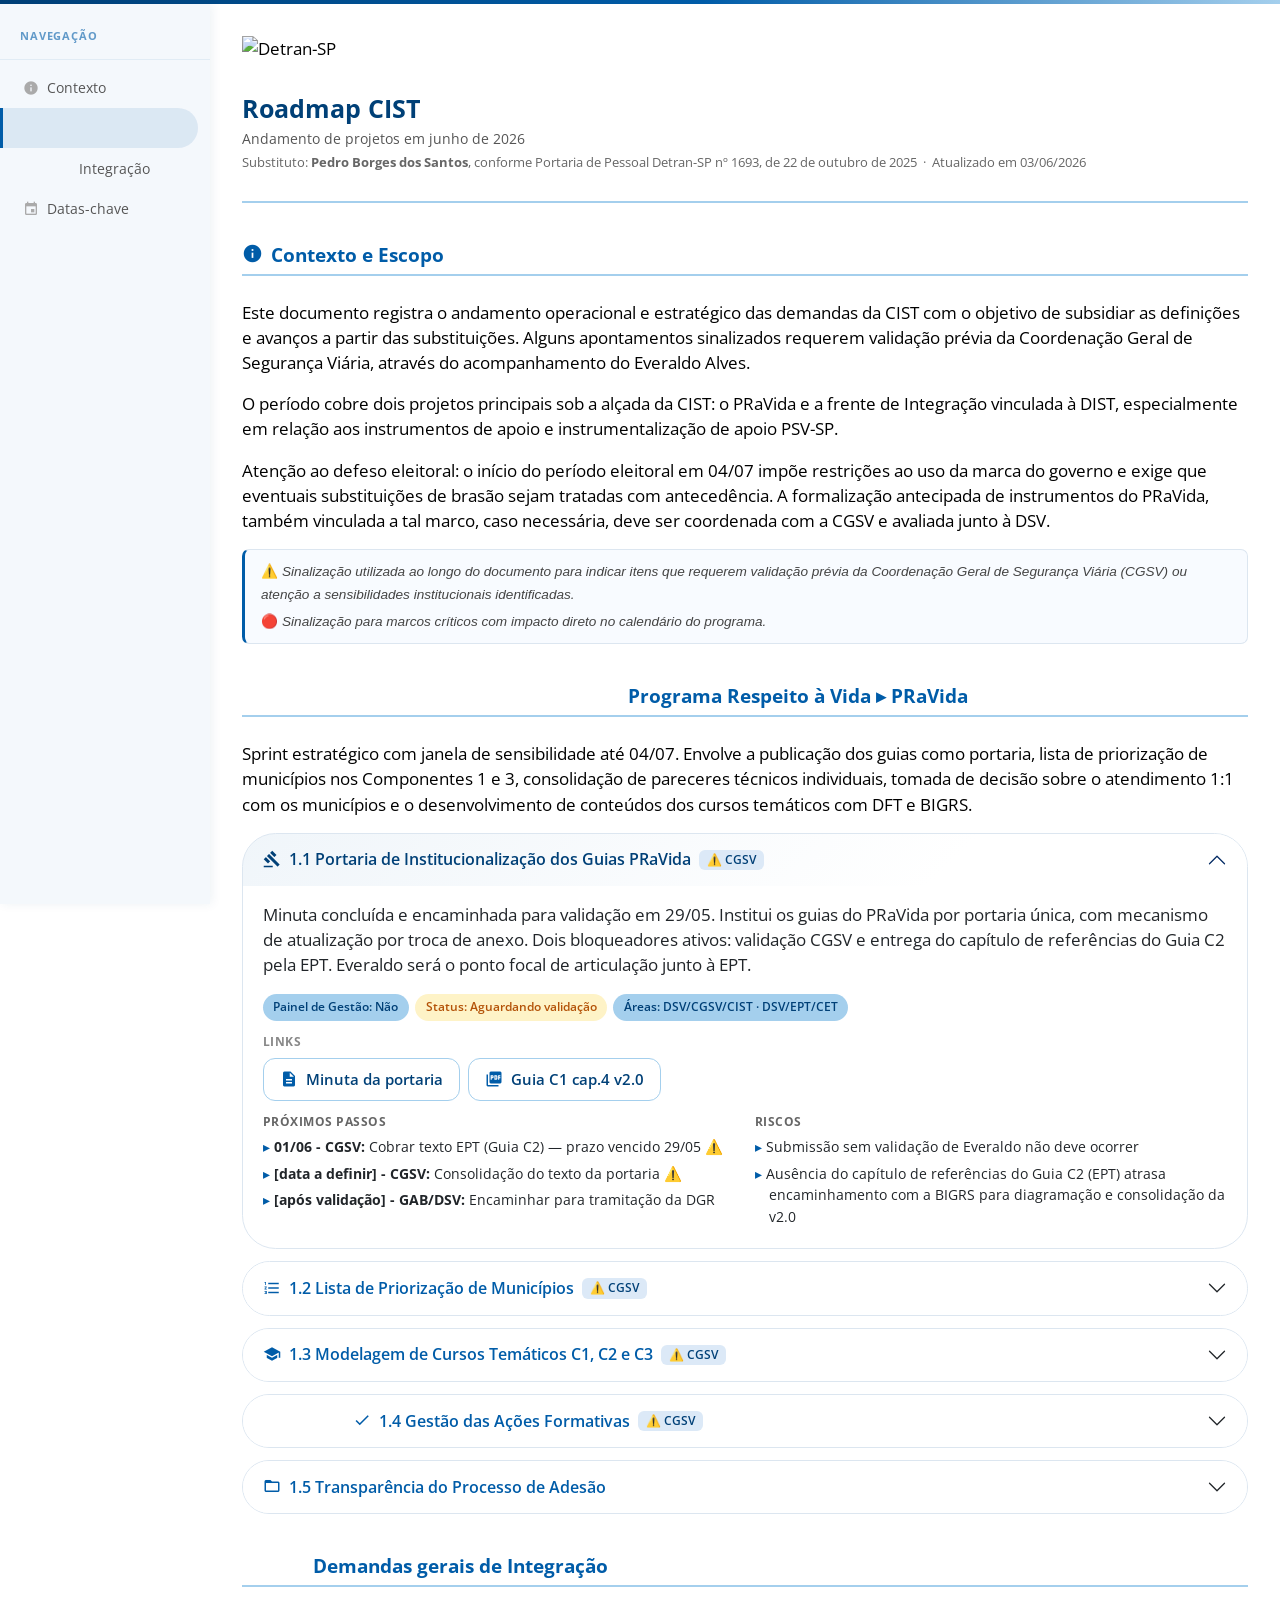
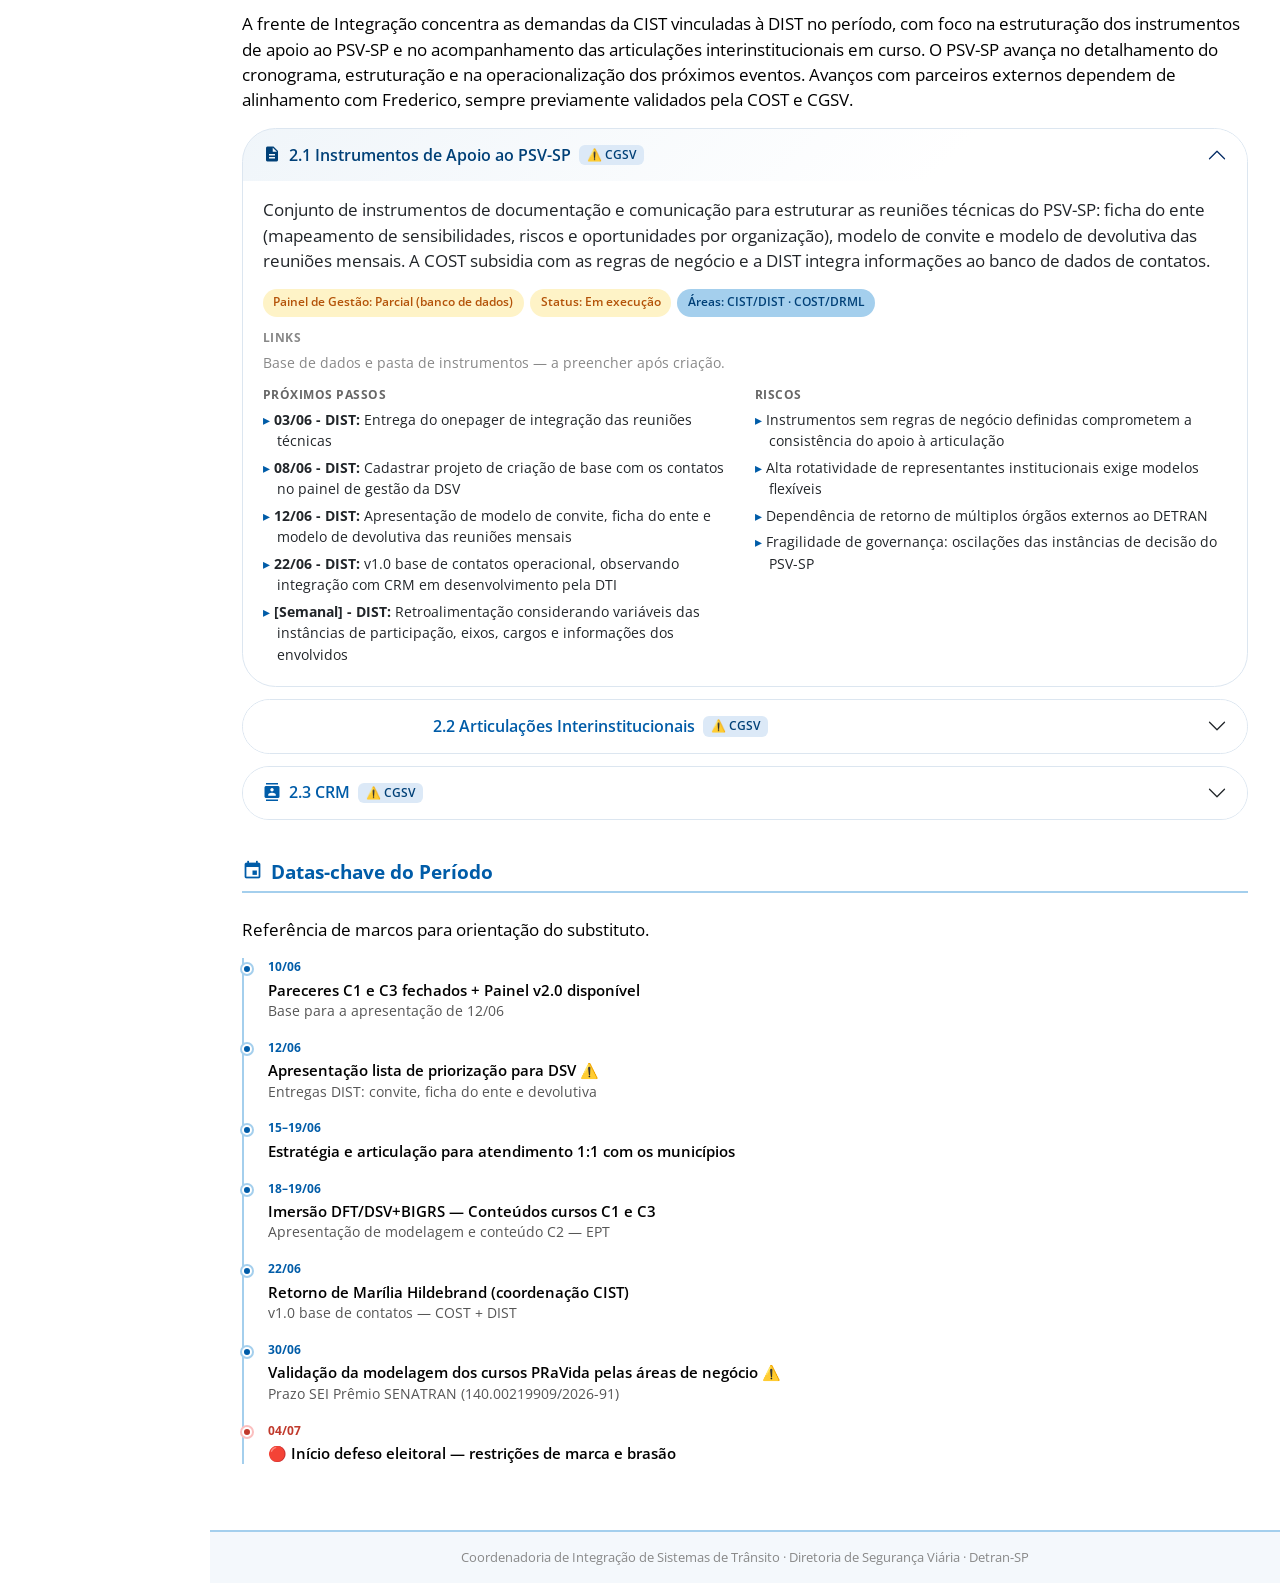
==== commit 335d4c9d: "Correção de layout e conteúdo Header corrigido para padrão COST: logo isolada acima, título e textos" ====
--- a/index.html
+++ b/index.html
@@ -24,77 +24,71 @@
       margin-bottom:1.5rem;
     }
     .legend-box p { margin:0; line-height:1.6; }
-    .marcos-table { width:100%; border-collapse:collapse; font-size:.9rem; }
-    .marcos-table th {
-      background:var(--fg); color:#fff;
-      padding:.5rem .9rem; text-align:left;
-      font-size:.8rem; font-weight:700; letter-spacing:.03em;
+    /* ── Timeline ── */
+    .timeline { border-left:2px solid var(--lt); padding-left:1.5rem; margin-top:.5rem; }
+    .timeline-item { position:relative; margin-bottom:1.1rem; }
+    .timeline-item::before {
+      content:''; position:absolute; left:-1.6rem; top:.35rem;
+      width:10px; height:10px; border-radius:50%;
+      background:var(--fg); border:2px solid #fff;
+      box-shadow:0 0 0 2px var(--lt);
     }
-    .marcos-table td { padding:.55rem .9rem; border-bottom:1px solid #e9ecef; vertical-align:top; }
-    .marcos-table tr:last-child td { border-bottom:none; }
-    .marcos-table tr:hover td { background:#f5f9ff; }
-    .marcos-table td:first-child { font-weight:700; color:var(--dark); white-space:nowrap; width:110px; }
-    .marcos-table tr.critical td { background:#fff5f5; }
-    .marcos-table tr.critical td:first-child { color:#c0392b; }
+    .timeline-item.crit::before { background:#c0392b; box-shadow:0 0 0 2px #fbbfbf; }
+    .timeline-date  { font-size:.78rem; font-weight:700; color:var(--fg); margin-bottom:.1rem; }
+    .timeline-item.crit .timeline-date { color:#c0392b; }
+    .timeline-label { font-size:.93rem; font-weight:600; }
+    .timeline-sub   { font-size:.85rem; color:#555; }
+    /* ── Two col ── */
     .two-col { display:grid; grid-template-columns:1fr 1fr; gap:1.25rem; margin-top:.75rem; }
     @media(max-width:600px){ .two-col{ grid-template-columns:1fr; } }
     .two-col h6 { font-size:.75rem; font-weight:700; text-transform:uppercase; letter-spacing:.04em; color:#666; margin-bottom:.4rem; }
     .two-col ul { list-style:none; padding:0; margin:0; }
     .two-col ul li { font-size:.9rem; margin-bottom:.3rem; padding-left:1em; text-indent:-1em; }
     .two-col ul li::before { content:"▸ "; color:var(--fg); }
+    /* ── Tags ── */
     .tags-row { display:flex; flex-wrap:wrap; gap:.4rem; margin:.75rem 0; }
     .tag { display:inline-flex; align-items:center; gap:.3rem; font-size:.78rem; font-weight:600;
            padding:.28rem .65rem; border-radius:2rem; background:var(--lt); color:var(--dark); }
     .tag.warn { background:#fef3c7; color:#b45309; }
     .tag.ok   { background:#E1FFE2; color:#158A19; }
-    .tag.esc  { background:#dce9f7; color:#004077; }
+    /* ── Links ── */
     .links-section { margin:.6rem 0 .9rem; }
     .links-section .lbl { font-size:.75rem; font-weight:700; text-transform:uppercase; letter-spacing:.04em; color:#888; display:block; margin-bottom:.4rem; }
+    /* ── Respiro entre projetos ── */
+    section + section { margin-top:2.5rem; }
   </style>
 </head>
 <body>
 <div class="page-topbar"></div>
 <div class="layout-wrapper">
 
-  <!-- ── Sidebar ── -->
+  <!-- ── Sidebar — apenas projetos principais ── -->
   <nav class="sidebar d-none d-md-block">
     <div class="sidebar-heading">Navegação</div>
     <a class="nav-link" href="#contexto"><span class="material-icons">info</span> Contexto</a>
+    <a class="nav-link" href="#pravida"><span class="material-icons">volunteer_activism</span> PRaVida</a>
+    <a class="nav-link" href="#integracao"><span class="material-icons">hub</span> Integração</a>
     <a class="nav-link" href="#marcos"><span class="material-icons">event</span> Datas-chave</a>
-    <a class="nav-link" href="#pravida"><span class="material-icons">volunteer_activism</span> PRaVida</a>
-    <a class="nav-link ps-4" href="#p11"><span class="material-icons">gavel</span> Portaria</a>
-    <a class="nav-link ps-4" href="#p12"><span class="material-icons">format_list_numbered</span> Priorização</a>
-    <a class="nav-link ps-4" href="#p13"><span class="material-icons">school</span> Cursos</a>
-    <a class="nav-link ps-4" href="#p14"><span class="material-icons">fact_check</span> Ações Formativas</a>
-    <a class="nav-link ps-4" href="#p15"><span class="material-icons">folder_open</span> Transparência SEI</a>
-    <a class="nav-link" href="#integracao"><span class="material-icons">hub</span> Integração</a>
-    <a class="nav-link ps-4" href="#i21"><span class="material-icons">description</span> Instrumentos PSV-SP</a>
-    <a class="nav-link ps-4" href="#i22"><span class="material-icons">handshake</span> Articulações</a>
-    <a class="nav-link ps-4" href="#i23"><span class="material-icons">contacts</span> CRM</a>
   </nav>
 
   <!-- ── Mobile nav ── -->
   <div class="mobile-nav d-md-none w-100 d-flex flex-wrap gap-1">
     <a class="nav-link" href="#contexto"><span class="material-icons" style="font-size:.9rem">info</span></a>
-    <a class="nav-link" href="#marcos"><span class="material-icons" style="font-size:.9rem">event</span></a>
     <a class="nav-link" href="#pravida"><span class="material-icons" style="font-size:.9rem">volunteer_activism</span></a>
     <a class="nav-link" href="#integracao"><span class="material-icons" style="font-size:.9rem">hub</span></a>
+    <a class="nav-link" href="#marcos"><span class="material-icons" style="font-size:.9rem">event</span></a>
   </div>
 
   <div class="main-column">
     <div class="main-content">
 
-      <!-- ── Header ── -->
+      <!-- ── Header — padrão COST ── -->
       <div class="identity-block">
-        <div class="d-flex align-items-center gap-3 mb-2">
-          <img src="https://www.detran.sp.gov.br/702a783633529610cd8381ac4f5c7b5b.iix" alt="Detran-SP" style="height:42px;flex-shrink:0" />
-          <div>
-            <h1 class="fw-bold mb-0" style="color:var(--dark);font-size:1.55rem;line-height:1.2">Roadmap CIST</h1>
-            <p class="mb-0" style="font-size:.88rem;color:#555">Andamento de projetos em junho de 2026</p>
-          </div>
-        </div>
+        <img src="https://www.detran.sp.gov.br/702a783633529610cd8381ac4f5c7b5b.iix" alt="Detran-SP" style="height:42px;display:block;margin-bottom:1rem" />
+        <h1 class="fw-bold mb-1" style="color:var(--dark);font-size:1.55rem;line-height:1.2">Roadmap CIST</h1>
+        <p class="mb-1" style="font-size:.88rem;color:#555">Andamento de projetos em junho de 2026</p>
         <p class="mb-0" style="font-size:.82rem;color:#666">
-          Substituto: <strong>Pedro Borges dos Santos</strong>, conforme Portaria de Pessoal Detran-SP nº 1693, de 22 de outubro de 2025 &nbsp;·&nbsp; Atualizado em DD/MM/AAAA
+          Substituto: <strong>Pedro Borges dos Santos</strong>, conforme Portaria de Pessoal Detran-SP nº 1693, de 22 de outubro de 2025 &nbsp;·&nbsp; Atualizado em 03/06/2026
         </p>
       </div>
 
@@ -112,26 +106,6 @@
         </div>
       </section>
 
-      <!-- ══ DATAS-CHAVE ══ -->
-      <section id="marcos">
-        <h2 class="section-title d-flex align-items-center gap-2">
-          <span class="material-icons">event</span> Datas-chave do Período
-        </h2>
-        <p>Referência de datas para orientação do substituto.</p>
-        <table class="marcos-table">
-          <thead><tr><th>Data</th><th>Item</th></tr></thead>
-          <tbody>
-            <tr><td>10/06</td><td>Pareceres C1 e C3 fechados + Painel v2.0 disponível — base para 12/06</td></tr>
-            <tr><td>12/06</td><td>Apresentação lista de priorização para DSV ⚠️ + entregas DIST (convite, ficha, devolutiva)</td></tr>
-            <tr><td>15–19/06</td><td>Estratégia e articulação para atendimento 1:1 com os municípios</td></tr>
-            <tr><td>18–19/06</td><td>Imersão DFT/DSV+BIGRS (Conteúdos cursos C1 e C3) + Apresentação de modelagem e conteúdo C2 — EPT</td></tr>
-            <tr><td>22/06</td><td>Retorno de Marília Hildebrand (coordenação CIST) + v1.0 base de contatos — COST + DIST</td></tr>
-            <tr><td>30/06</td><td>Validação da modelagem dos cursos PRaVida pelas áreas de negócio ⚠️ + prazo SEI Prêmio SENATRAN</td></tr>
-            <tr class="critical"><td>04/07</td><td>🔴 Início defeso eleitoral — restrições de marca e brasão</td></tr>
-          </tbody>
-        </table>
-      </section>
-
       <!-- ══════════════════════════════════════
            PRAVIDA
       ══════════════════════════════════════ -->
@@ -144,7 +118,7 @@
         <div class="accordion" id="acc-pravida">
 
           <!-- 1.1 Portaria -->
-          <div class="accordion-item" id="p11">
+          <div class="accordion-item">
             <h2 class="accordion-header">
               <button class="accordion-button" type="button" data-bs-toggle="collapse" data-bs-target="#c11">
                 <span class="material-icons me-2" style="font-size:1.1rem">gavel</span>
@@ -159,7 +133,6 @@
                   <span class="tag">Painel de Gestão: Não</span>
                   <span class="tag warn">Status: Aguardando validação</span>
                   <span class="tag">Áreas: DSV/CGSV/CIST · DSV/EPT/CET</span>
-                  <span class="tag esc">⚠️ Validação CGSV: Sim</span>
                 </div>
                 <div class="links-section">
                   <span class="lbl">Links</span>
@@ -173,7 +146,7 @@
                     <h6>Próximos passos</h6>
                     <ul>
                       <li><strong>01/06 - CGSV:</strong> Cobrar texto EPT (Guia C2) — prazo vencido 29/05 ⚠️</li>
-                      <li><strong>[data a definir] - CGSV:</strong> Consolidação do texto da portaria</li>
+                      <li><strong>[data a definir] - CGSV:</strong> Consolidação do texto da portaria ⚠️</li>
                       <li><strong>[após validação] - GAB/DSV:</strong> Encaminhar para tramitação da DGR</li>
                     </ul>
                   </div>
@@ -190,7 +163,7 @@
           </div>
 
           <!-- 1.2 Priorização -->
-          <div class="accordion-item" id="p12">
+          <div class="accordion-item">
             <h2 class="accordion-header">
               <button class="accordion-button collapsed" type="button" data-bs-toggle="collapse" data-bs-target="#c12">
                 <span class="material-icons me-2" style="font-size:1.1rem">format_list_numbered</span>
@@ -205,7 +178,6 @@
                   <span class="tag ok">Painel de Gestão: Sim</span>
                   <span class="tag warn">Status: Em execução</span>
                   <span class="tag">Áreas: DSV/CIST/DENT · DFT/CGFT/CFT</span>
-                  <span class="tag esc">⚠️ Validação CGSV: Sim</span>
                 </div>
                 <div class="links-section">
                   <span class="lbl">Links</span>
@@ -224,7 +196,7 @@
                       <li><strong>10/06 - DFT/CGFT/CFT (Júlio Ferreira):</strong> Validação de matriz de classificação C3</li>
                       <li><strong>10/06 - SIM (Arthur Nishiyama, acompanhamento Pedro):</strong> Painel Executivo PRaVida v2.0 disponível com lista de priorização</li>
                       <li><strong>10/06 - CGSV:</strong> Alinhamento da lista de priorização ⚠️</li>
-                      <li><strong>12/06:</strong> Apresentação da lista de priorização (C1 e C3) para DSV — acompanhamento COST + CGSV e definição de estratégia de atendimento com os municípios</li>
+                      <li><strong>12/06:</strong> Apresentação da lista de priorização (C1 e C3) para DSV — acompanhamento COST + CGSV e definição de estratégia de atendimento com os municípios ⚠️</li>
                       <li><strong>15–19/06:</strong> Estratégia e articulação para atendimento 1:1 com os municípios</li>
                     </ul>
                   </div>
@@ -243,7 +215,7 @@
           </div>
 
           <!-- 1.3 Cursos -->
-          <div class="accordion-item" id="p13">
+          <div class="accordion-item">
             <h2 class="accordion-header">
               <button class="accordion-button collapsed" type="button" data-bs-toggle="collapse" data-bs-target="#c13">
                 <span class="material-icons me-2" style="font-size:1.1rem">school</span>
@@ -258,7 +230,6 @@
                   <span class="tag warn">Painel de Gestão: Parcial (C1)</span>
                   <span class="tag warn">Status: Em elaboração</span>
                   <span class="tag">Áreas: DSV/CGSV/CIST · DSV/EPT/CET · DFT/CGFT/CFT</span>
-                  <span class="tag esc">⚠️ Validação CGSV: Sim</span>
                 </div>
                 <div class="links-section">
                   <span class="lbl">Links</span>
@@ -290,7 +261,7 @@
           </div>
 
           <!-- 1.4 Ações Formativas -->
-          <div class="accordion-item" id="p14">
+          <div class="accordion-item">
             <h2 class="accordion-header">
               <button class="accordion-button collapsed" type="button" data-bs-toggle="collapse" data-bs-target="#c14">
                 <span class="material-icons me-2" style="font-size:1.1rem">fact_check</span>
@@ -305,7 +276,6 @@
                   <span class="tag">Painel de Gestão: Não</span>
                   <span class="tag warn">Status: Em execução</span>
                   <span class="tag">Áreas: CGSV/CIST · EPT/CET</span>
-                  <span class="tag esc">⚠️ Validação CGSV: Sim</span>
                 </div>
                 <div class="links-section">
                   <span class="lbl">Links</span>
@@ -320,7 +290,7 @@
                       <li><strong>[data a definir] - EPT (Thomas Chequetto):</strong> Devolução com acréscimos na pauta da agenda de 28/05</li>
                       <li><strong>28/05 - EPT:</strong> Avaliar proposta de formulário ⚠️ Atrasado</li>
                       <li><strong>12/06 - EPT:</strong> Tratamento das bases de coleta anteriores para consolidação das presenças</li>
-                      <li><strong>22–26/06 - EPT+CGSV:</strong> Reunião de acompanhamento para avaliação dos encaminhamentos e definição de próximos passos antes da validação DSV até 30/06</li>
+                      <li><strong>22–26/06 - EPT+CGSV:</strong> Reunião de acompanhamento para avaliação dos encaminhamentos e definição de próximos passos antes da validação DSV até 30/06 ⚠️</li>
                     </ul>
                   </div>
                   <div>
@@ -336,12 +306,11 @@
           </div>
 
           <!-- 1.5 Transparência SEI -->
-          <div class="accordion-item" id="p15">
+          <div class="accordion-item">
             <h2 class="accordion-header">
               <button class="accordion-button collapsed" type="button" data-bs-toggle="collapse" data-bs-target="#c15">
                 <span class="material-icons me-2" style="font-size:1.1rem">folder_open</span>
                 1.5 Transparência do Processo de Adesão
-                <span class="badge badge-escalate ms-2">⚠️ CGSV</span>
               </button>
             </h2>
             <div id="c15" class="accordion-collapse collapse" data-bs-parent="#acc-pravida">
@@ -351,7 +320,6 @@
                   <span class="tag">Painel de Gestão: Não</span>
                   <span class="tag warn">Status: Em execução</span>
                   <span class="tag">Áreas: DPESV/SIM/SGR</span>
-                  <span class="tag esc">⚠️ Validação CGSV: Sim</span>
                 </div>
                 <div class="links-section">
                   <span class="lbl">Links</span>
@@ -398,7 +366,7 @@
         <div class="accordion" id="acc-integracao">
 
           <!-- 2.1 Instrumentos -->
-          <div class="accordion-item" id="i21">
+          <div class="accordion-item">
             <h2 class="accordion-header">
               <button class="accordion-button" type="button" data-bs-toggle="collapse" data-bs-target="#c21">
                 <span class="material-icons me-2" style="font-size:1.1rem">description</span>
@@ -413,7 +381,6 @@
                   <span class="tag warn">Painel de Gestão: Parcial (banco de dados)</span>
                   <span class="tag warn">Status: Em execução</span>
                   <span class="tag">Áreas: CIST/DIST · COST/DRML</span>
-                  <span class="tag esc">⚠️ Validação CGSV: Sim</span>
                 </div>
                 <div class="links-section">
                   <span class="lbl">Links</span>
@@ -445,7 +412,7 @@
           </div>
 
           <!-- 2.2 Articulações -->
-          <div class="accordion-item" id="i22">
+          <div class="accordion-item">
             <h2 class="accordion-header">
               <button class="accordion-button collapsed" type="button" data-bs-toggle="collapse" data-bs-target="#c22">
                 <span class="material-icons me-2" style="font-size:1.1rem">handshake</span>
@@ -460,7 +427,6 @@
                   <span class="tag">Painel de Gestão: Não</span>
                   <span class="tag warn">Status: Em execução</span>
                   <span class="tag">Áreas: CIST/DIST · CGSV</span>
-                  <span class="tag esc">⚠️ Validação CGSV: Sim</span>
                 </div>
                 <div class="links-section">
                   <span class="lbl">Links</span>
@@ -476,8 +442,8 @@
                       <li><strong>08/06 - DESEG:</strong> Envio prévio da descrição da demanda de dados (NT3 Saúde) para Dra. Cátia com apoio técnico da Aline</li>
                       <li><strong>09/06 - DIST+COST:</strong> Evento SES — contato presencial com Dra. Cátia sobre dados via métodos internos</li>
                       <li><strong>12/06 - DIST:</strong> Estratégia de integração com SSP ⚠️ Avaliar com Everaldo ponto de contato com DFT e envolvimento do Fred via SISTRAN-SP</li>
-                      <li><strong>[data a definir]:</strong> Decisão sobre como avançar na interação SES/PSV-SP ⚠️ Validação CGSV</li>
-                      <li><strong>[pendente] - CGSV:</strong> Validação e encaminhamento do parecer DIST para DSV — encaminhamento aberto desde 29/05</li>
+                      <li><strong>[data a definir]:</strong> Decisão sobre como avançar na interação SES/PSV-SP ⚠️</li>
+                      <li><strong>[pendente] - CGSV:</strong> Validação e encaminhamento do parecer DIST para DSV — encaminhamento aberto desde 29/05 ⚠️</li>
                     </ul>
                   </div>
                   <div>
@@ -495,7 +461,7 @@
           </div>
 
           <!-- 2.3 CRM -->
-          <div class="accordion-item" id="i23">
+          <div class="accordion-item">
             <h2 class="accordion-header">
               <button class="accordion-button collapsed" type="button" data-bs-toggle="collapse" data-bs-target="#c23">
                 <span class="material-icons me-2" style="font-size:1.1rem">contacts</span>
@@ -505,12 +471,11 @@
             </h2>
             <div id="c23" class="accordion-collapse collapse" data-bs-parent="#acc-integracao">
               <div class="accordion-body">
-                <p>Aplicação em desenvolvimento pela DTI para gestão de relacionamento com stakeholders e integração com municípios. Integração prevista com a base de dados de contatos do PSV-SP. Reunião de socialização de protótipo realizada em 30/05 — Arthur acompanhou de perto.</p>
+                <p>Aplicação em desenvolvimento pela DTI para gestão de relacionamento com stakeholders e integração com municípios. Integração prevista com a base de dados de contatos do PSV-SP. Reunião de socialização de protótipo realizada em 29/05 — Arthur acompanhou de perto.</p>
                 <div class="tags-row">
                   <span class="tag ok">Painel de Gestão: Sim</span>
                   <span class="tag warn">Status: Em execução</span>
                   <span class="tag">Áreas: CIST/DIST · CIST/DPESV/SIM</span>
-                  <span class="tag esc">⚠️ Validação CGSV: Sim</span>
                 </div>
                 <div class="links-section">
                   <span class="lbl">Links</span>
@@ -521,7 +486,7 @@
                     <h6>Próximos passos</h6>
                     <ul>
                       <li><strong>03/06 - DIST + DTI:</strong> Atualização do painel com nova data do protótipo v1.0 (atraso de ~2 semanas por problemas técnicos)</li>
-                      <li><strong>08/06 - Pedro:</strong> Solicitar ata/registro da reunião de socialização de 30/05 a Arthur</li>
+                      <li><strong>08/06 - Pedro:</strong> Solicitar ata/registro da reunião de socialização de 29/05 a Arthur</li>
                       <li><strong>22/06 - DIST:</strong> Verificar compatibilidade entre v1.0 do banco de contatos e arquitetura do CRM</li>
                     </ul>
                   </div>
@@ -538,6 +503,49 @@
           </div>
 
         </div><!-- /acc-integracao -->
+      </section>
+
+      <!-- ══ DATAS-CHAVE — ao final, estilo timeline ══ -->
+      <section id="marcos">
+        <h2 class="section-title d-flex align-items-center gap-2">
+          <span class="material-icons">event</span> Datas-chave do Período
+        </h2>
+        <p>Referência de marcos para orientação do substituto.</p>
+        <div class="timeline">
+          <div class="timeline-item">
+            <div class="timeline-date">10/06</div>
+            <div class="timeline-label">Pareceres C1 e C3 fechados + Painel v2.0 disponível</div>
+            <div class="timeline-sub">Base para a apresentação de 12/06</div>
+          </div>
+          <div class="timeline-item">
+            <div class="timeline-date">12/06</div>
+            <div class="timeline-label">Apresentação lista de priorização para DSV ⚠️</div>
+            <div class="timeline-sub">Entregas DIST: convite, ficha do ente e devolutiva</div>
+          </div>
+          <div class="timeline-item">
+            <div class="timeline-date">15–19/06</div>
+            <div class="timeline-label">Estratégia e articulação para atendimento 1:1 com os municípios</div>
+          </div>
+          <div class="timeline-item">
+            <div class="timeline-date">18–19/06</div>
+            <div class="timeline-label">Imersão DFT/DSV+BIGRS — Conteúdos cursos C1 e C3</div>
+            <div class="timeline-sub">Apresentação de modelagem e conteúdo C2 — EPT</div>
+          </div>
+          <div class="timeline-item">
+            <div class="timeline-date">22/06</div>
+            <div class="timeline-label">Retorno de Marília Hildebrand (coordenação CIST)</div>
+            <div class="timeline-sub">v1.0 base de contatos — COST + DIST</div>
+          </div>
+          <div class="timeline-item">
+            <div class="timeline-date">30/06</div>
+            <div class="timeline-label">Validação da modelagem dos cursos PRaVida pelas áreas de negócio ⚠️</div>
+            <div class="timeline-sub">Prazo SEI Prêmio SENATRAN (140.00219909/2026-91)</div>
+          </div>
+          <div class="timeline-item crit">
+            <div class="timeline-date">04/07</div>
+            <div class="timeline-label">🔴 Início defeso eleitoral — restrições de marca e brasão</div>
+          </div>
+        </div>
       </section>
 
     </div><!-- /main-content -->
@@ -550,7 +558,7 @@
 
 <script src="https://cdn.jsdelivr.net/npm/bootstrap@5.3.3/dist/js/bootstrap.bundle.min.js"></script>
 <script>
-  const sections = document.querySelectorAll('section[id], .accordion-item[id]');
+  const sections = document.querySelectorAll('section[id]');
   const navLinks = document.querySelectorAll('.sidebar .nav-link');
   const observer = new IntersectionObserver(entries => {
     entries.forEach(e => {
@@ -560,7 +568,7 @@
         if (a) a.classList.add('active');
       }
     });
-  }, { threshold: 0.25 });
+  }, { threshold: 0.2 });
   sections.forEach(s => observer.observe(s));
 </script>
 </body>
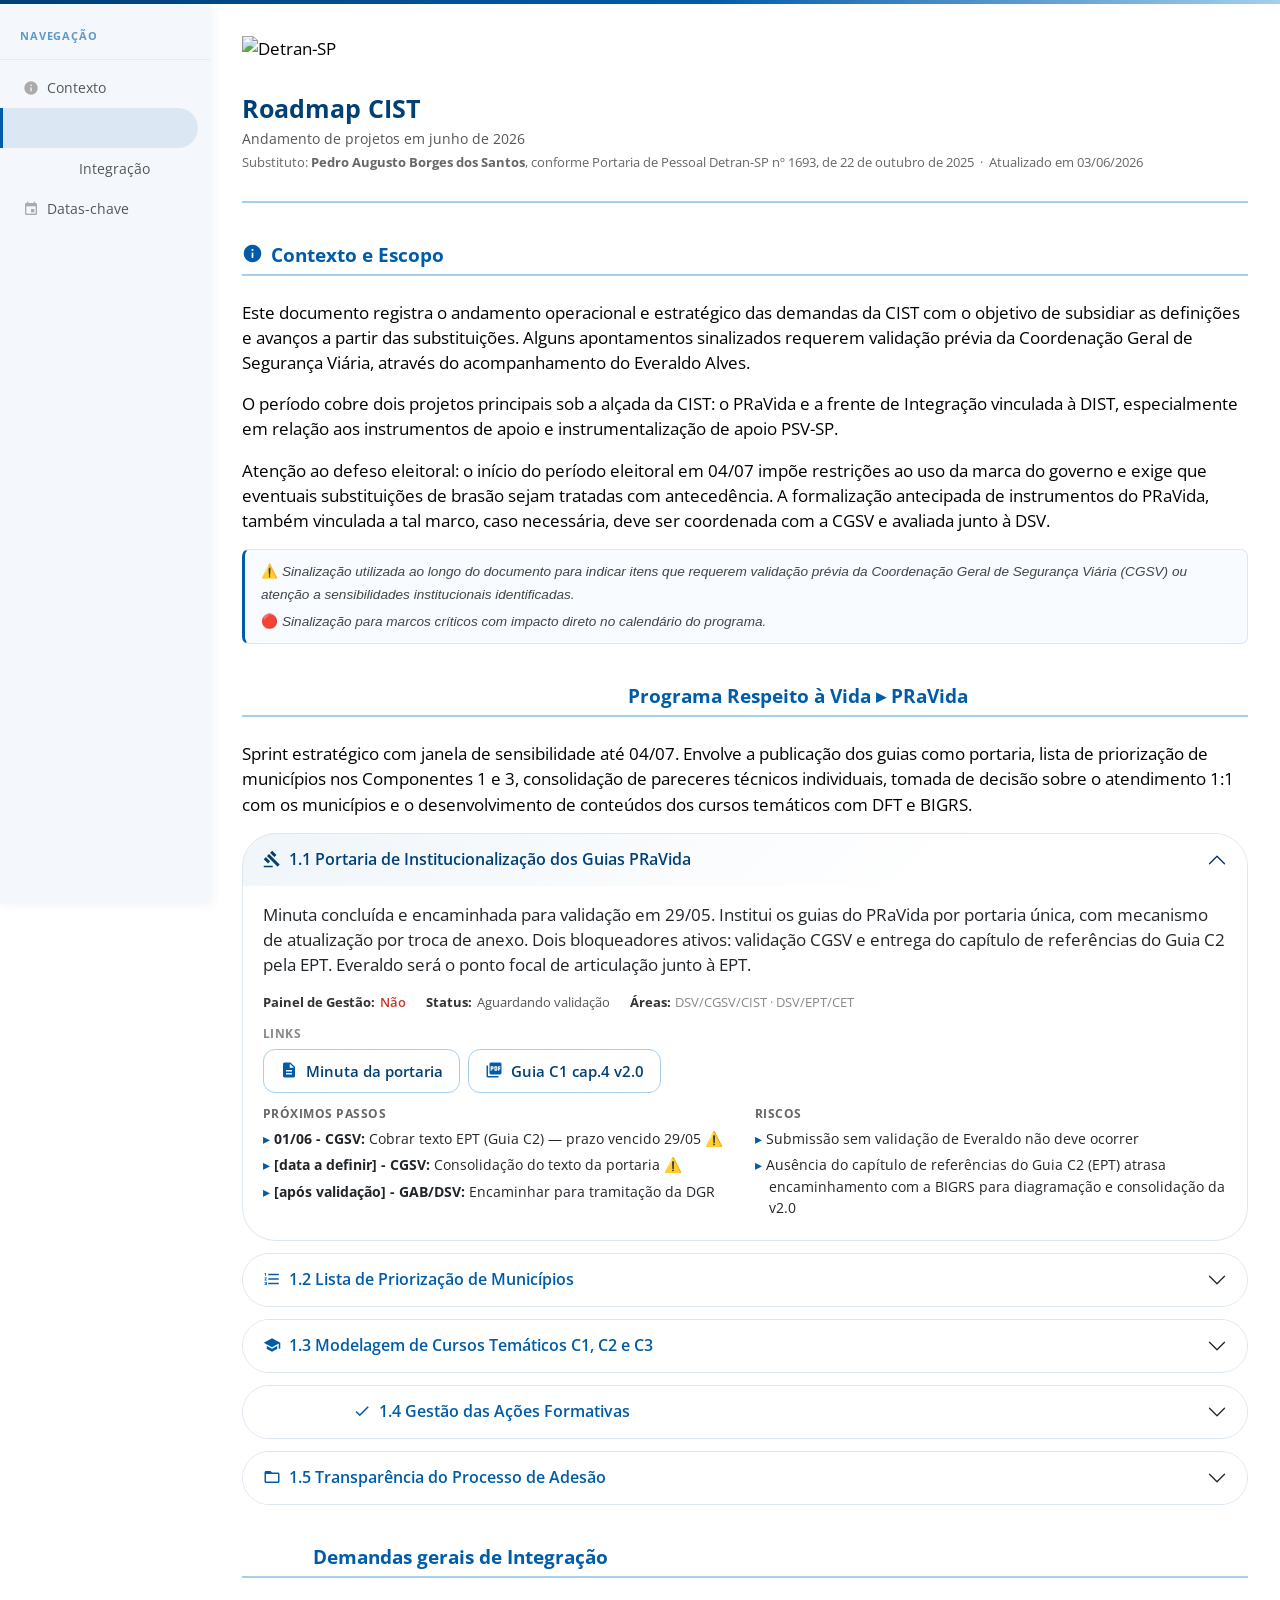
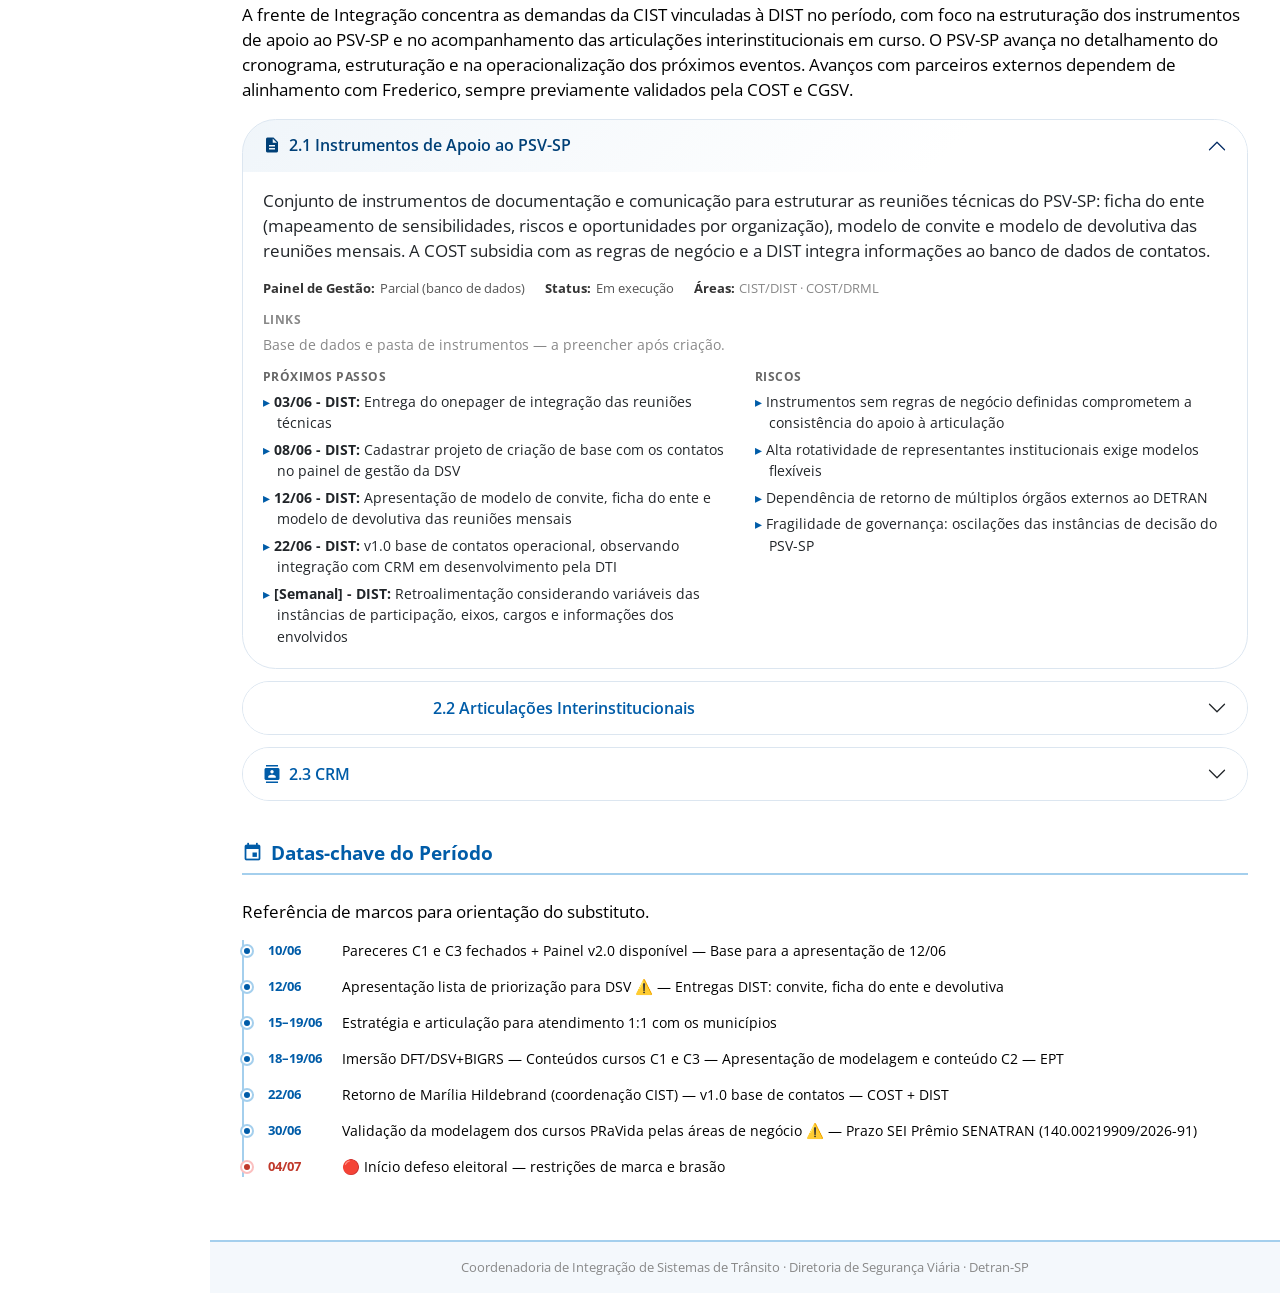
==== commit 4baa3ee1: "Ajustes visuais e correções de conteúdo Nome do substituto corrigido para Pedro Augusto Borges dos S" ====
--- a/index.html
+++ b/index.html
@@ -26,18 +26,18 @@
     .legend-box p { margin:0; line-height:1.6; }
     /* ── Timeline ── */
     .timeline { border-left:2px solid var(--lt); padding-left:1.5rem; margin-top:.5rem; }
-    .timeline-item { position:relative; margin-bottom:1.1rem; }
+    .timeline-item { position:relative; margin-bottom:.9rem; display:flex; align-items:center; gap:.75rem; }
     .timeline-item::before {
-      content:''; position:absolute; left:-1.6rem; top:.35rem;
-      width:10px; height:10px; border-radius:50%;
+      content:''; position:absolute; left:-1.6rem; top:50%;
+      transform:translateY(-50%);
+      width:10px; height:10px; border-radius:50%; flex-shrink:0;
       background:var(--fg); border:2px solid #fff;
       box-shadow:0 0 0 2px var(--lt);
     }
     .timeline-item.crit::before { background:#c0392b; box-shadow:0 0 0 2px #fbbfbf; }
-    .timeline-date  { font-size:.78rem; font-weight:700; color:var(--fg); margin-bottom:.1rem; }
+    .timeline-date { font-size:.82rem; font-weight:700; color:var(--fg); white-space:nowrap; min-width:62px; }
     .timeline-item.crit .timeline-date { color:#c0392b; }
-    .timeline-label { font-size:.93rem; font-weight:600; }
-    .timeline-sub   { font-size:.85rem; color:#555; }
+    .timeline-text { font-size:.9rem; }
     /* ── Two col ── */
     .two-col { display:grid; grid-template-columns:1fr 1fr; gap:1.25rem; margin-top:.75rem; }
     @media(max-width:600px){ .two-col{ grid-template-columns:1fr; } }
@@ -46,11 +46,13 @@
     .two-col ul li { font-size:.9rem; margin-bottom:.3rem; padding-left:1em; text-indent:-1em; }
     .two-col ul li::before { content:"▸ "; color:var(--fg); }
     /* ── Tags ── */
-    .tags-row { display:flex; flex-wrap:wrap; gap:.4rem; margin:.75rem 0; }
-    .tag { display:inline-flex; align-items:center; gap:.3rem; font-size:.78rem; font-weight:600;
-           padding:.28rem .65rem; border-radius:2rem; background:var(--lt); color:var(--dark); }
-    .tag.warn { background:#fef3c7; color:#b45309; }
-    .tag.ok   { background:#E1FFE2; color:#158A19; }
+    .tags-row { display:flex; flex-wrap:wrap; gap:.5rem 1.25rem; margin:.75rem 0; align-items:center; }
+    .tag-item { display:inline-flex; align-items:center; gap:.3rem; font-size:.82rem; }
+    .tag-label { font-weight:700; color:#333; }
+    .tag-val { color:#555; }
+    .tag-val-green { color:#158A19; font-weight:600; }
+    .tag-val-red { color:#c0392b; font-weight:600; }
+    .tag-val-area { color:#888; }
     /* ── Links ── */
     .links-section { margin:.6rem 0 .9rem; }
     .links-section .lbl { font-size:.75rem; font-weight:700; text-transform:uppercase; letter-spacing:.04em; color:#888; display:block; margin-bottom:.4rem; }
@@ -88,7 +90,7 @@
         <h1 class="fw-bold mb-1" style="color:var(--dark);font-size:1.55rem;line-height:1.2">Roadmap CIST</h1>
         <p class="mb-1" style="font-size:.88rem;color:#555">Andamento de projetos em junho de 2026</p>
         <p class="mb-0" style="font-size:.82rem;color:#666">
-          Substituto: <strong>Pedro Borges dos Santos</strong>, conforme Portaria de Pessoal Detran-SP nº 1693, de 22 de outubro de 2025 &nbsp;·&nbsp; Atualizado em 03/06/2026
+          Substituto: <strong>Pedro Augusto Borges dos Santos</strong>, conforme Portaria de Pessoal Detran-SP nº 1693, de 22 de outubro de 2025 &nbsp;·&nbsp; Atualizado em 03/06/2026
         </p>
       </div>
 
@@ -123,16 +125,15 @@
               <button class="accordion-button" type="button" data-bs-toggle="collapse" data-bs-target="#c11">
                 <span class="material-icons me-2" style="font-size:1.1rem">gavel</span>
                 1.1 Portaria de Institucionalização dos Guias PRaVida
-                <span class="badge badge-escalate ms-2">⚠️ CGSV</span>
               </button>
             </h2>
             <div id="c11" class="accordion-collapse collapse show" data-bs-parent="#acc-pravida">
               <div class="accordion-body">
                 <p>Minuta concluída e encaminhada para validação em 29/05. Institui os guias do PRaVida por portaria única, com mecanismo de atualização por troca de anexo. Dois bloqueadores ativos: validação CGSV e entrega do capítulo de referências do Guia C2 pela EPT. Everaldo será o ponto focal de articulação junto à EPT.</p>
                 <div class="tags-row">
-                  <span class="tag">Painel de Gestão: Não</span>
-                  <span class="tag warn">Status: Aguardando validação</span>
-                  <span class="tag">Áreas: DSV/CGSV/CIST · DSV/EPT/CET</span>
+                  <span class="tag-item"><span class="tag-label">Painel de Gestão:</span> <span class="tag-val-red">Não</span></span>
+                  <span class="tag-item"><span class="tag-label">Status:</span> <span class="tag-val">Aguardando validação</span></span>
+                  <span class="tag-item"><span class="tag-label">Áreas:</span> <span class="tag-val-area">DSV/CGSV/CIST · DSV/EPT/CET</span></span>
                 </div>
                 <div class="links-section">
                   <span class="lbl">Links</span>
@@ -168,16 +169,15 @@
               <button class="accordion-button collapsed" type="button" data-bs-toggle="collapse" data-bs-target="#c12">
                 <span class="material-icons me-2" style="font-size:1.1rem">format_list_numbered</span>
                 1.2 Lista de Priorização de Municípios
-                <span class="badge badge-escalate ms-2">⚠️ CGSV</span>
               </button>
             </h2>
             <div id="c12" class="accordion-collapse collapse" data-bs-parent="#acc-pravida">
               <div class="accordion-body">
                 <p>Classificação de municípios em análise por Taxa Média de Óbito (últimos 3 anos), pontuação por critérios objetivos (escala 1–3), consolidado em pareceres técnicos individuais por município. Função dos pareceres: resguardo institucional — não instrumento de seleção.</p>
                 <div class="tags-row">
-                  <span class="tag ok">Painel de Gestão: Sim</span>
-                  <span class="tag warn">Status: Em execução</span>
-                  <span class="tag">Áreas: DSV/CIST/DENT · DFT/CGFT/CFT</span>
+                  <span class="tag-item"><span class="tag-label">Painel de Gestão:</span> <span class="tag-val-green">Sim</span></span>
+                  <span class="tag-item"><span class="tag-label">Status:</span> <span class="tag-val">Em execução</span></span>
+                  <span class="tag-item"><span class="tag-label">Áreas:</span> <span class="tag-val-area">DSV/CIST/DENT · DFT/CGFT/CFT</span></span>
                 </div>
                 <div class="links-section">
                   <span class="lbl">Links</span>
@@ -220,16 +220,15 @@
               <button class="accordion-button collapsed" type="button" data-bs-toggle="collapse" data-bs-target="#c13">
                 <span class="material-icons me-2" style="font-size:1.1rem">school</span>
                 1.3 Modelagem de Cursos Temáticos C1, C2 e C3
-                <span class="badge badge-escalate ms-2">⚠️ CGSV</span>
               </button>
             </h2>
             <div id="c13" class="accordion-collapse collapse" data-bs-parent="#acc-pravida">
               <div class="accordion-body">
                 <p>Estruturação de modelagem de cursos específicos para cada componente a partir de previsão de conteúdos e carga horária inicial, considerando responsabilidade da EPT no desenvolvimento de conteúdo de Educação, definição de ferramentas e apoio operacional dos cursos e responsabilidade técnica da CGSV e CGFT nos conteúdos dos componentes 1 e 3.</p>
                 <div class="tags-row">
-                  <span class="tag warn">Painel de Gestão: Parcial (C1)</span>
-                  <span class="tag warn">Status: Em elaboração</span>
-                  <span class="tag">Áreas: DSV/CGSV/CIST · DSV/EPT/CET · DFT/CGFT/CFT</span>
+                  <span class="tag-item"><span class="tag-label">Painel de Gestão:</span> <span class="tag-val">Parcial (C1)</span></span>
+                  <span class="tag-item"><span class="tag-label">Status:</span> <span class="tag-val">Em elaboração</span></span>
+                  <span class="tag-item"><span class="tag-label">Áreas:</span> <span class="tag-val-area">DSV/CGSV/CIST · DSV/EPT/CET · DFT/CGFT/CFT</span></span>
                 </div>
                 <div class="links-section">
                   <span class="lbl">Links</span>
@@ -266,16 +265,15 @@
               <button class="accordion-button collapsed" type="button" data-bs-toggle="collapse" data-bs-target="#c14">
                 <span class="material-icons me-2" style="font-size:1.1rem">fact_check</span>
                 1.4 Gestão das Ações Formativas
-                <span class="badge badge-escalate ms-2">⚠️ CGSV</span>
               </button>
             </h2>
             <div id="c14" class="accordion-collapse collapse" data-bs-parent="#acc-pravida">
               <div class="accordion-body">
                 <p>Frente sob responsabilidade operacional da EPT, com estabelecimento de regras de negócio da CIST. Envolve o saneamento de listas de coleta de presença anteriores e a definição de formato e ferramentas para os cursos do 2º semestre e tratamento das bases de dados. Imersões de 15–19/06 dependem de insumos da modelagem da EPT.</p>
                 <div class="tags-row">
-                  <span class="tag">Painel de Gestão: Não</span>
-                  <span class="tag warn">Status: Em execução</span>
-                  <span class="tag">Áreas: CGSV/CIST · EPT/CET</span>
+                  <span class="tag-item"><span class="tag-label">Painel de Gestão:</span> <span class="tag-val-red">Não</span></span>
+                  <span class="tag-item"><span class="tag-label">Status:</span> <span class="tag-val">Em execução</span></span>
+                  <span class="tag-item"><span class="tag-label">Áreas:</span> <span class="tag-val-area">CGSV/CIST · EPT/CET</span></span>
                 </div>
                 <div class="links-section">
                   <span class="lbl">Links</span>
@@ -317,9 +315,9 @@
               <div class="accordion-body">
                 <p>Estruturação de um SEI único para consolidar o histórico completo de participação dos municípios no PRaVida — documentação enviada, pareceres do Detran e informações do CSM — organizado na árvore por município. A proposta foi alinhada com a DTI em 20/05.</p>
                 <div class="tags-row">
-                  <span class="tag">Painel de Gestão: Não</span>
-                  <span class="tag warn">Status: Em execução</span>
-                  <span class="tag">Áreas: DPESV/SIM/SGR</span>
+                  <span class="tag-item"><span class="tag-label">Painel de Gestão:</span> <span class="tag-val-red">Não</span></span>
+                  <span class="tag-item"><span class="tag-label">Status:</span> <span class="tag-val">Em execução</span></span>
+                  <span class="tag-item"><span class="tag-label">Áreas:</span> <span class="tag-val-area">DPESV/SIM/SGR</span></span>
                 </div>
                 <div class="links-section">
                   <span class="lbl">Links</span>
@@ -371,16 +369,15 @@
               <button class="accordion-button" type="button" data-bs-toggle="collapse" data-bs-target="#c21">
                 <span class="material-icons me-2" style="font-size:1.1rem">description</span>
                 2.1 Instrumentos de Apoio ao PSV-SP
-                <span class="badge badge-escalate ms-2">⚠️ CGSV</span>
               </button>
             </h2>
             <div id="c21" class="accordion-collapse collapse show" data-bs-parent="#acc-integracao">
               <div class="accordion-body">
                 <p>Conjunto de instrumentos de documentação e comunicação para estruturar as reuniões técnicas do PSV-SP: ficha do ente (mapeamento de sensibilidades, riscos e oportunidades por organização), modelo de convite e modelo de devolutiva das reuniões mensais. A COST subsidia com as regras de negócio e a DIST integra informações ao banco de dados de contatos.</p>
                 <div class="tags-row">
-                  <span class="tag warn">Painel de Gestão: Parcial (banco de dados)</span>
-                  <span class="tag warn">Status: Em execução</span>
-                  <span class="tag">Áreas: CIST/DIST · COST/DRML</span>
+                  <span class="tag-item"><span class="tag-label">Painel de Gestão:</span> <span class="tag-val">Parcial (banco de dados)</span></span>
+                  <span class="tag-item"><span class="tag-label">Status:</span> <span class="tag-val">Em execução</span></span>
+                  <span class="tag-item"><span class="tag-label">Áreas:</span> <span class="tag-val-area">CIST/DIST · COST/DRML</span></span>
                 </div>
                 <div class="links-section">
                   <span class="lbl">Links</span>
@@ -417,16 +414,15 @@
               <button class="accordion-button collapsed" type="button" data-bs-toggle="collapse" data-bs-target="#c22">
                 <span class="material-icons me-2" style="font-size:1.1rem">handshake</span>
                 2.2 Articulações Interinstitucionais
-                <span class="badge badge-escalate ms-2">⚠️ CGSV</span>
               </button>
             </h2>
             <div id="c22" class="accordion-collapse collapse" data-bs-parent="#acc-integracao">
               <div class="accordion-body">
                 <p>Acompanhamento das articulações da DIST com parceiros externos. Nenhum desses aspectos gera ação autônoma do substituto — o papel é monitorar, registrar e escalar para a Coordenação Geral quando necessário.</p>
                 <div class="tags-row">
-                  <span class="tag">Painel de Gestão: Não</span>
-                  <span class="tag warn">Status: Em execução</span>
-                  <span class="tag">Áreas: CIST/DIST · CGSV</span>
+                  <span class="tag-item"><span class="tag-label">Painel de Gestão:</span> <span class="tag-val-red">Não</span></span>
+                  <span class="tag-item"><span class="tag-label">Status:</span> <span class="tag-val">Em execução</span></span>
+                  <span class="tag-item"><span class="tag-label">Áreas:</span> <span class="tag-val-area">CIST/DIST · CGSV</span></span>
                 </div>
                 <div class="links-section">
                   <span class="lbl">Links</span>
@@ -466,16 +462,15 @@
               <button class="accordion-button collapsed" type="button" data-bs-toggle="collapse" data-bs-target="#c23">
                 <span class="material-icons me-2" style="font-size:1.1rem">contacts</span>
                 2.3 CRM
-                <span class="badge badge-escalate ms-2">⚠️ CGSV</span>
               </button>
             </h2>
             <div id="c23" class="accordion-collapse collapse" data-bs-parent="#acc-integracao">
               <div class="accordion-body">
                 <p>Aplicação em desenvolvimento pela DTI para gestão de relacionamento com stakeholders e integração com municípios. Integração prevista com a base de dados de contatos do PSV-SP. Reunião de socialização de protótipo realizada em 29/05 — Arthur acompanhou de perto.</p>
                 <div class="tags-row">
-                  <span class="tag ok">Painel de Gestão: Sim</span>
-                  <span class="tag warn">Status: Em execução</span>
-                  <span class="tag">Áreas: CIST/DIST · CIST/DPESV/SIM</span>
+                  <span class="tag-item"><span class="tag-label">Painel de Gestão:</span> <span class="tag-val-green">Sim</span></span>
+                  <span class="tag-item"><span class="tag-label">Status:</span> <span class="tag-val">Em execução</span></span>
+                  <span class="tag-item"><span class="tag-label">Áreas:</span> <span class="tag-val-area">CIST/DIST · CIST/DPESV/SIM</span></span>
                 </div>
                 <div class="links-section">
                   <span class="lbl">Links</span>
@@ -512,38 +507,33 @@
         </h2>
         <p>Referência de marcos para orientação do substituto.</p>
         <div class="timeline">
-          <div class="timeline-item">
+                    <div class="timeline-item">
             <div class="timeline-date">10/06</div>
-            <div class="timeline-label">Pareceres C1 e C3 fechados + Painel v2.0 disponível</div>
-            <div class="timeline-sub">Base para a apresentação de 12/06</div>
-          </div>
-          <div class="timeline-item">
+            <div class="timeline-text">Pareceres C1 e C3 fechados + Painel v2.0 disponível — Base para a apresentação de 12/06</div>
+          </div>
+                    <div class="timeline-item">
             <div class="timeline-date">12/06</div>
-            <div class="timeline-label">Apresentação lista de priorização para DSV ⚠️</div>
-            <div class="timeline-sub">Entregas DIST: convite, ficha do ente e devolutiva</div>
-          </div>
-          <div class="timeline-item">
+            <div class="timeline-text">Apresentação lista de priorização para DSV ⚠️ — Entregas DIST: convite, ficha do ente e devolutiva</div>
+          </div>
+                    <div class="timeline-item">
             <div class="timeline-date">15–19/06</div>
-            <div class="timeline-label">Estratégia e articulação para atendimento 1:1 com os municípios</div>
-          </div>
-          <div class="timeline-item">
+            <div class="timeline-text">Estratégia e articulação para atendimento 1:1 com os municípios</div>
+          </div>
+                    <div class="timeline-item">
             <div class="timeline-date">18–19/06</div>
-            <div class="timeline-label">Imersão DFT/DSV+BIGRS — Conteúdos cursos C1 e C3</div>
-            <div class="timeline-sub">Apresentação de modelagem e conteúdo C2 — EPT</div>
-          </div>
-          <div class="timeline-item">
+            <div class="timeline-text">Imersão DFT/DSV+BIGRS — Conteúdos cursos C1 e C3 — Apresentação de modelagem e conteúdo C2 — EPT</div>
+          </div>
+                    <div class="timeline-item">
             <div class="timeline-date">22/06</div>
-            <div class="timeline-label">Retorno de Marília Hildebrand (coordenação CIST)</div>
-            <div class="timeline-sub">v1.0 base de contatos — COST + DIST</div>
-          </div>
-          <div class="timeline-item">
+            <div class="timeline-text">Retorno de Marília Hildebrand (coordenação CIST) — v1.0 base de contatos — COST + DIST</div>
+          </div>
+                    <div class="timeline-item">
             <div class="timeline-date">30/06</div>
-            <div class="timeline-label">Validação da modelagem dos cursos PRaVida pelas áreas de negócio ⚠️</div>
-            <div class="timeline-sub">Prazo SEI Prêmio SENATRAN (140.00219909/2026-91)</div>
-          </div>
-          <div class="timeline-item crit">
+            <div class="timeline-text">Validação da modelagem dos cursos PRaVida pelas áreas de negócio ⚠️ — Prazo SEI Prêmio SENATRAN (140.00219909/2026-91)</div>
+          </div>
+                    <div class="timeline-item crit">
             <div class="timeline-date">04/07</div>
-            <div class="timeline-label">🔴 Início defeso eleitoral — restrições de marca e brasão</div>
+            <div class="timeline-text">🔴 Início defeso eleitoral — restrições de marca e brasão</div>
           </div>
         </div>
       </section>
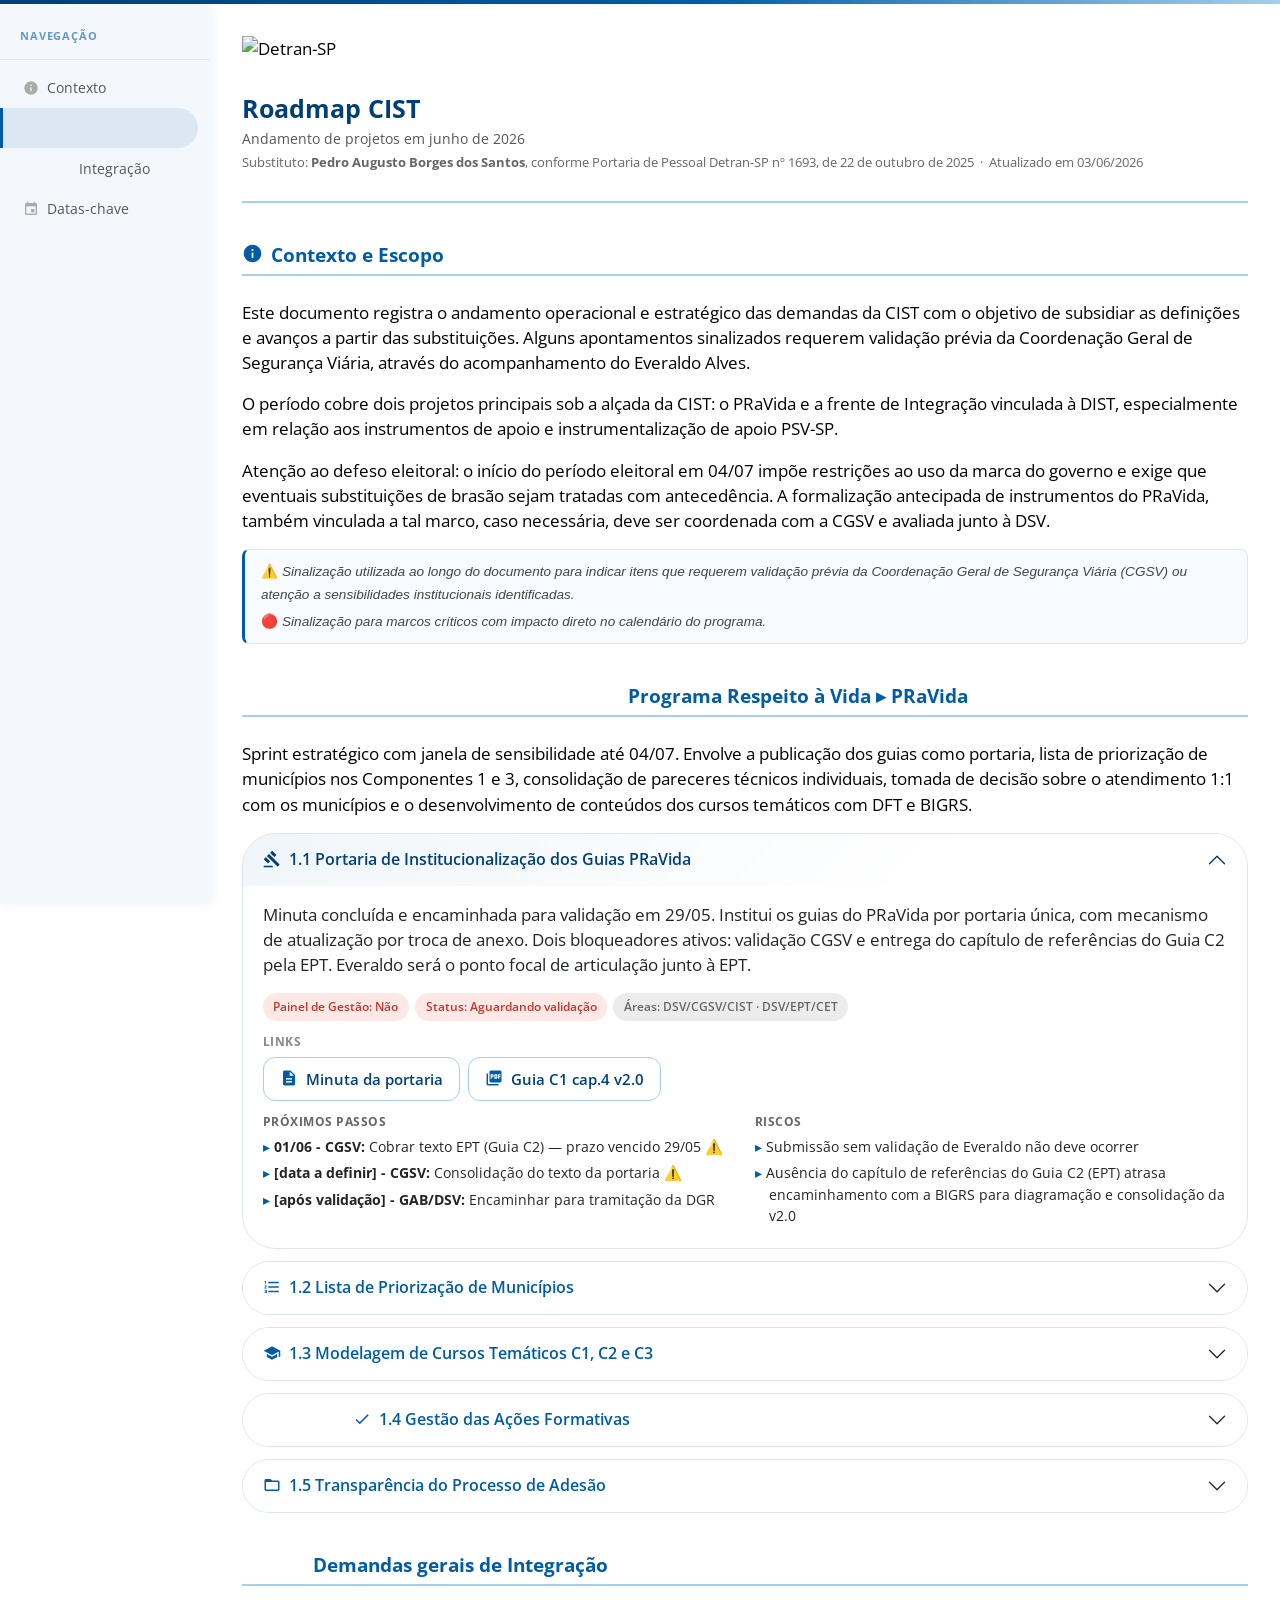
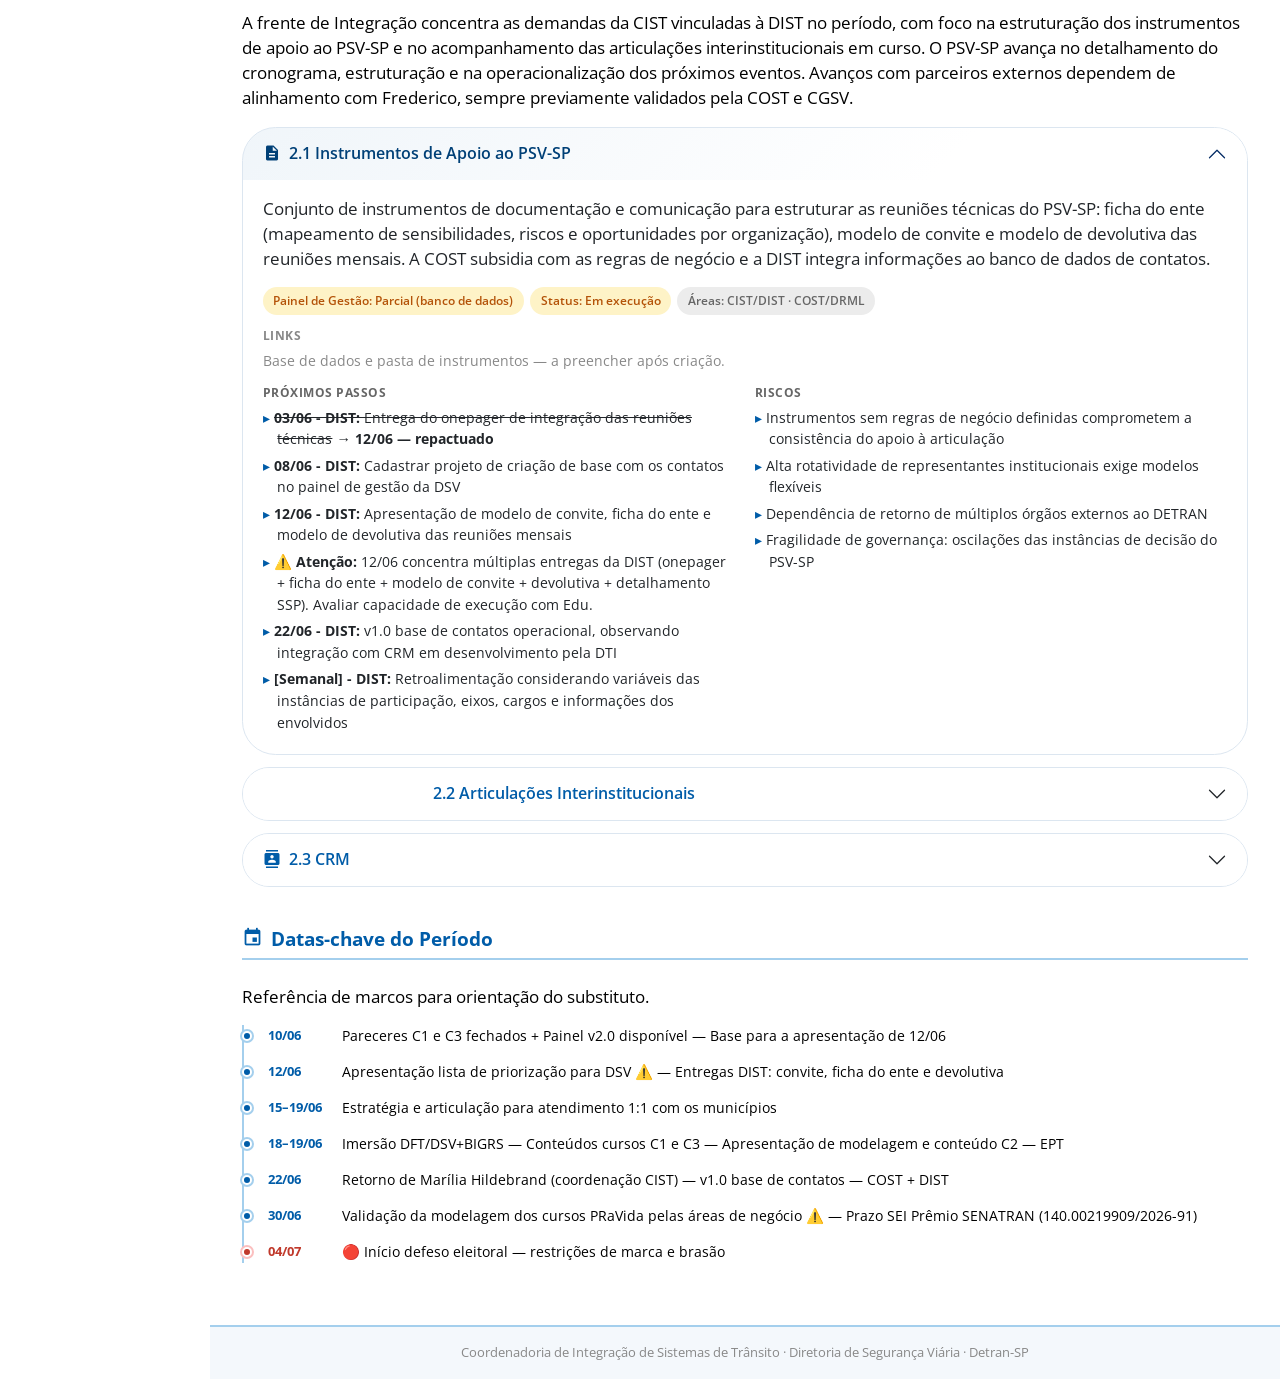
==== commit a65a43b9: "Atualiza conteúdo, estilo de tags e articulações DIST Tags revertidas para estilo badge arredondado;" ====
--- a/index.html
+++ b/index.html
@@ -46,13 +46,13 @@
     .two-col ul li { font-size:.9rem; margin-bottom:.3rem; padding-left:1em; text-indent:-1em; }
     .two-col ul li::before { content:"▸ "; color:var(--fg); }
     /* ── Tags ── */
-    .tags-row { display:flex; flex-wrap:wrap; gap:.5rem 1.25rem; margin:.75rem 0; align-items:center; }
-    .tag-item { display:inline-flex; align-items:center; gap:.3rem; font-size:.82rem; }
-    .tag-label { font-weight:700; color:#333; }
-    .tag-val { color:#555; }
-    .tag-val-green { color:#158A19; font-weight:600; }
-    .tag-val-red { color:#c0392b; font-weight:600; }
-    .tag-val-area { color:#888; }
+    .tags-row { display:flex; flex-wrap:wrap; gap:.4rem; margin:.75rem 0; }
+    .tag { display:inline-flex; align-items:center; gap:.3rem; font-size:.78rem; font-weight:600;
+           padding:.28rem .65rem; border-radius:2rem; background:var(--lt); color:var(--dark); }
+    .tag.ok     { background:#E1FFE2; color:#158A19; }
+    .tag.warn   { background:#fef3c7; color:#b45309; }
+    .tag.danger { background:#fde8e8; color:#c0392b; }
+    .tag.area   { background:#ececec; color:#666; }
     /* ── Links ── */
     .links-section { margin:.6rem 0 .9rem; }
     .links-section .lbl { font-size:.75rem; font-weight:700; text-transform:uppercase; letter-spacing:.04em; color:#888; display:block; margin-bottom:.4rem; }
@@ -131,9 +131,9 @@
               <div class="accordion-body">
                 <p>Minuta concluída e encaminhada para validação em 29/05. Institui os guias do PRaVida por portaria única, com mecanismo de atualização por troca de anexo. Dois bloqueadores ativos: validação CGSV e entrega do capítulo de referências do Guia C2 pela EPT. Everaldo será o ponto focal de articulação junto à EPT.</p>
                 <div class="tags-row">
-                  <span class="tag-item"><span class="tag-label">Painel de Gestão:</span> <span class="tag-val-red">Não</span></span>
-                  <span class="tag-item"><span class="tag-label">Status:</span> <span class="tag-val">Aguardando validação</span></span>
-                  <span class="tag-item"><span class="tag-label">Áreas:</span> <span class="tag-val-area">DSV/CGSV/CIST · DSV/EPT/CET</span></span>
+                  <span class="tag danger">Painel de Gestão: Não</span>
+                  <span class="tag danger">Status: Aguardando validação</span>
+                  <span class="tag area">Áreas: DSV/CGSV/CIST · DSV/EPT/CET</span>
                 </div>
                 <div class="links-section">
                   <span class="lbl">Links</span>
@@ -175,9 +175,9 @@
               <div class="accordion-body">
                 <p>Classificação de municípios em análise por Taxa Média de Óbito (últimos 3 anos), pontuação por critérios objetivos (escala 1–3), consolidado em pareceres técnicos individuais por município. Função dos pareceres: resguardo institucional — não instrumento de seleção.</p>
                 <div class="tags-row">
-                  <span class="tag-item"><span class="tag-label">Painel de Gestão:</span> <span class="tag-val-green">Sim</span></span>
-                  <span class="tag-item"><span class="tag-label">Status:</span> <span class="tag-val">Em execução</span></span>
-                  <span class="tag-item"><span class="tag-label">Áreas:</span> <span class="tag-val-area">DSV/CIST/DENT · DFT/CGFT/CFT</span></span>
+                  <span class="tag ok">Painel de Gestão: Sim</span>
+                  <span class="tag warn">Status: Em execução</span>
+                  <span class="tag area">Áreas: DSV/CIST/DENT · DFT/CGFT/CFT</span>
                 </div>
                 <div class="links-section">
                   <span class="lbl">Links</span>
@@ -226,9 +226,9 @@
               <div class="accordion-body">
                 <p>Estruturação de modelagem de cursos específicos para cada componente a partir de previsão de conteúdos e carga horária inicial, considerando responsabilidade da EPT no desenvolvimento de conteúdo de Educação, definição de ferramentas e apoio operacional dos cursos e responsabilidade técnica da CGSV e CGFT nos conteúdos dos componentes 1 e 3.</p>
                 <div class="tags-row">
-                  <span class="tag-item"><span class="tag-label">Painel de Gestão:</span> <span class="tag-val">Parcial (C1)</span></span>
-                  <span class="tag-item"><span class="tag-label">Status:</span> <span class="tag-val">Em elaboração</span></span>
-                  <span class="tag-item"><span class="tag-label">Áreas:</span> <span class="tag-val-area">DSV/CGSV/CIST · DSV/EPT/CET · DFT/CGFT/CFT</span></span>
+                  <span class="tag warn">Painel de Gestão: Parcial (C1)</span>
+                  <span class="tag warn">Status: Em elaboração</span>
+                  <span class="tag area">Áreas: DSV/CGSV/CIST · DSV/EPT/CET · DFT/CGFT/CFT</span>
                 </div>
                 <div class="links-section">
                   <span class="lbl">Links</span>
@@ -271,9 +271,9 @@
               <div class="accordion-body">
                 <p>Frente sob responsabilidade operacional da EPT, com estabelecimento de regras de negócio da CIST. Envolve o saneamento de listas de coleta de presença anteriores e a definição de formato e ferramentas para os cursos do 2º semestre e tratamento das bases de dados. Imersões de 15–19/06 dependem de insumos da modelagem da EPT.</p>
                 <div class="tags-row">
-                  <span class="tag-item"><span class="tag-label">Painel de Gestão:</span> <span class="tag-val-red">Não</span></span>
-                  <span class="tag-item"><span class="tag-label">Status:</span> <span class="tag-val">Em execução</span></span>
-                  <span class="tag-item"><span class="tag-label">Áreas:</span> <span class="tag-val-area">CGSV/CIST · EPT/CET</span></span>
+                  <span class="tag danger">Painel de Gestão: Não</span>
+                  <span class="tag warn">Status: Em execução</span>
+                  <span class="tag area">Áreas: CGSV/CIST · EPT/CET</span>
                 </div>
                 <div class="links-section">
                   <span class="lbl">Links</span>
@@ -315,9 +315,9 @@
               <div class="accordion-body">
                 <p>Estruturação de um SEI único para consolidar o histórico completo de participação dos municípios no PRaVida — documentação enviada, pareceres do Detran e informações do CSM — organizado na árvore por município. A proposta foi alinhada com a DTI em 20/05.</p>
                 <div class="tags-row">
-                  <span class="tag-item"><span class="tag-label">Painel de Gestão:</span> <span class="tag-val-red">Não</span></span>
-                  <span class="tag-item"><span class="tag-label">Status:</span> <span class="tag-val">Em execução</span></span>
-                  <span class="tag-item"><span class="tag-label">Áreas:</span> <span class="tag-val-area">DPESV/SIM/SGR</span></span>
+                  <span class="tag danger">Painel de Gestão: Não</span>
+                  <span class="tag warn">Status: Em execução</span>
+                  <span class="tag area">Áreas: DPESV/SIM/SGR</span>
                 </div>
                 <div class="links-section">
                   <span class="lbl">Links</span>
@@ -375,9 +375,9 @@
               <div class="accordion-body">
                 <p>Conjunto de instrumentos de documentação e comunicação para estruturar as reuniões técnicas do PSV-SP: ficha do ente (mapeamento de sensibilidades, riscos e oportunidades por organização), modelo de convite e modelo de devolutiva das reuniões mensais. A COST subsidia com as regras de negócio e a DIST integra informações ao banco de dados de contatos.</p>
                 <div class="tags-row">
-                  <span class="tag-item"><span class="tag-label">Painel de Gestão:</span> <span class="tag-val">Parcial (banco de dados)</span></span>
-                  <span class="tag-item"><span class="tag-label">Status:</span> <span class="tag-val">Em execução</span></span>
-                  <span class="tag-item"><span class="tag-label">Áreas:</span> <span class="tag-val-area">CIST/DIST · COST/DRML</span></span>
+                  <span class="tag warn">Painel de Gestão: Parcial (banco de dados)</span>
+                  <span class="tag warn">Status: Em execução</span>
+                  <span class="tag area">Áreas: CIST/DIST · COST/DRML</span>
                 </div>
                 <div class="links-section">
                   <span class="lbl">Links</span>
@@ -387,9 +387,10 @@
                   <div>
                     <h6>Próximos passos</h6>
                     <ul>
-                      <li><strong>03/06 - DIST:</strong> Entrega do onepager de integração das reuniões técnicas</li>
+                      <li><s><strong>03/06 - DIST:</strong> Entrega do onepager de integração das reuniões técnicas</s> → <strong>12/06 — repactuado</strong></li>
                       <li><strong>08/06 - DIST:</strong> Cadastrar projeto de criação de base com os contatos no painel de gestão da DSV</li>
                       <li><strong>12/06 - DIST:</strong> Apresentação de modelo de convite, ficha do ente e modelo de devolutiva das reuniões mensais</li>
+                      <li><strong>⚠️ Atenção:</strong> 12/06 concentra múltiplas entregas da DIST (onepager + ficha do ente + modelo de convite + devolutiva + detalhamento SSP). Avaliar capacidade de execução com Edu.</li>
                       <li><strong>22/06 - DIST:</strong> v1.0 base de contatos operacional, observando integração com CRM em desenvolvimento pela DTI</li>
                       <li><strong>[Semanal] - DIST:</strong> Retroalimentação considerando variáveis das instâncias de participação, eixos, cargos e informações dos envolvidos</li>
                     </ul>
@@ -420,26 +421,31 @@
               <div class="accordion-body">
                 <p>Acompanhamento das articulações da DIST com parceiros externos. Nenhum desses aspectos gera ação autônoma do substituto — o papel é monitorar, registrar e escalar para a Coordenação Geral quando necessário.</p>
                 <div class="tags-row">
-                  <span class="tag-item"><span class="tag-label">Painel de Gestão:</span> <span class="tag-val-red">Não</span></span>
-                  <span class="tag-item"><span class="tag-label">Status:</span> <span class="tag-val">Em execução</span></span>
-                  <span class="tag-item"><span class="tag-label">Áreas:</span> <span class="tag-val-area">CIST/DIST · CGSV</span></span>
+                  <span class="tag danger">Painel de Gestão: Não</span>
+                  <span class="tag warn">Status: Em execução</span>
+                  <span class="tag area">Áreas: CIST/DIST · CGSV</span>
                 </div>
                 <div class="links-section">
                   <span class="lbl">Links</span>
                   <div class="d-flex flex-wrap gap-2">
-                    <a href="https://governosp.sharepoint.com/:b:/t/DETRAN-CoordenadoriadeSeguranaViria/IQD0DhqhiZY5QKyRtQfV81v2Ab5fAlU4Zeb5hta1UysVXdA?e=VQHLRW" class="doc-link" target="_blank"><span class="material-icons">picture_as_pdf</span> Parecer DIST — ACT ONSV (TCT nº 18/2023)</a>
-                  </div>
-                </div>
-                <div class="two-col">
-                  <div>
-                    <h6>Próximos passos</h6>
-                    <ul>
-                      <li><strong>03/06 - CGSV-COST + DIST:</strong> Reunião GCM — articulações para o RST</li>
+                    <a href="https://governosp.sharepoint.com/:b:/t/DETRAN-CoordenadoriadeSeguranaViria/IQBSEtd1xLjmTazSzDcN-IZfAdl1yItKPmPvKVRYCESsBoM?e=qtsEW0" class="doc-link" target="_blank"><span class="material-icons">picture_as_pdf</span> Parecer DIST — ACT ONSV V.2 (TCT nº 18/2023)</a>
+                  </div>
+                </div>
+                <div class="two-col">
+                  <div>
+                    <h6>Próximos passos</h6>
+                    <ul>
+                      <li><strong>03/06 - CGSV-COST + DIST:</strong> Reunião GCM realizada — primeira aproximação de apoio à CGSV para articulações do RST ✓</li>
+                      <li><strong>01/06 ✓</strong> NT03 apresentada com sucesso na reunião recorrente da SES — SES comprometida a disponibilizar dados para aprimoramento do estudo, tratamento em curso com DESEG</li>
                       <li><strong>08/06 - DESEG:</strong> Envio prévio da descrição da demanda de dados (NT3 Saúde) para Dra. Cátia com apoio técnico da Aline</li>
-                      <li><strong>09/06 - DIST+COST:</strong> Evento SES — contato presencial com Dra. Cátia sobre dados via métodos internos</li>
+                      <li><strong>09/06 - DIST+COST:</strong> Webconferência Vigilância sobre PSV + contato com Dra. Cátia sobre dados via métodos internos</li>
+                      <li><strong>[pendente] - CGSV:</strong> Orientação sobre encaminhamento da íntegra da nota técnica ⚠️</li>
+                      <li><strong>[pendente] - DEST:</strong> Detalhamento técnico necessário para encaminhamentos com GIS</li>
                       <li><strong>12/06 - DIST:</strong> Estratégia de integração com SSP ⚠️ Avaliar com Everaldo ponto de contato com DFT e envolvimento do Fred via SISTRAN-SP</li>
                       <li><strong>[data a definir]:</strong> Decisão sobre como avançar na interação SES/PSV-SP ⚠️</li>
-                      <li><strong>[pendente] - CGSV:</strong> Validação e encaminhamento do parecer DIST para DSV — encaminhamento aberto desde 29/05 ⚠️</li>
+                      <li><strong>[pendente] - CGSV (Everaldo):</strong> Validar parecer DIST V.2 e compartilhar com COST e EPT — encaminhado em 02/06 ⚠️</li>
+                      <li><strong>[semana de 09/06] - CGSV:</strong> Reunião com ONSV (Giselle Marinho, Diretora de Impacto Social) por intermédio de Everaldo — condicionada à autorização da Diretoria (Roberta) ⚠️</li>
+                      <li><strong>Pré-requisito:</strong> Questões do parecer definidas internamente e acordadas entre COST e EPT antes de propor retomada com o ONSV</li>
                     </ul>
                   </div>
                   <div>
@@ -452,6 +458,60 @@
                     </ul>
                   </div>
                 </div>
+
+                <div style="margin-top:1rem">
+                  <h6 style="font-size:.75rem;font-weight:700;text-transform:uppercase;letter-spacing:.04em;color:#666;margin-bottom:.75rem">Acompanhamentos adicionais</h6>
+
+                  <div class="pending-callout mb-3">
+                    <div class="callout-title"><span class="material-icons" style="font-size:1rem">hub</span> SISTRAN</div>
+                    <ul style="list-style:none;padding:0;margin:.35rem 0 0;font-size:.9rem">
+                      <li style="margin-bottom:.3rem;padding-left:1em;text-indent:-1em">▸ Apoio na organização e mobilização para reuniões técnicas 23–26/06</li>
+                      <li style="margin-bottom:.3rem;padding-left:1em;text-indent:-1em">▸ Checkpoints diários de acompanhamento COST/DRML/SISTRAN</li>
+                      <li style="margin-bottom:.3rem;padding-left:1em;text-indent:-1em">▸ Pedro analisando planilhas de contatos para estruturação pré-CRM</li>
+                      <li style="padding-left:1em;text-indent:-1em">▸ <strong>15/06:</strong> Início do esforço de mobilização pré-reuniões</li>
+                    </ul>
+                  </div>
+
+                  <div class="pending-callout mb-3">
+                    <div class="callout-title"><span class="material-icons" style="font-size:1rem">school</span> SEDUC</div>
+                    <ul style="list-style:none;padding:0;margin:.35rem 0 0;font-size:.9rem">
+                      <li style="margin-bottom:.3rem;padding-left:1em;text-indent:-1em">▸ Reunião de acompanhamento realizada em 01/06 ✓</li>
+                      <li style="margin-bottom:.3rem;padding-left:1em;text-indent:-1em">▸ <strong>11/06 - DIST:</strong> Parecer DIST</li>
+                      <li style="padding-left:1em;text-indent:-1em">▸ <strong>11/06 - DIST:</strong> Resumo de encaminhamentos derivados de conversas no evento das Diretrizes Curriculares</li>
+                    </ul>
+                  </div>
+
+                  <div class="pending-callout mb-3">
+                    <div class="callout-title"><span class="material-icons" style="font-size:1rem">road</span> DER</div>
+                    <ul style="list-style:none;padding:0;margin:.35rem 0 0;font-size:.9rem">
+                      <li style="margin-bottom:.3rem;padding-left:1em;text-indent:-1em">▸ Reunião sobre dados realizada em 14/05 ✓</li>
+                      <li style="padding-left:1em;text-indent:-1em">▸ Aguardando detalhamento técnico da DEST para dar encaminhamento junto ao DER</li>
+                    </ul>
+                  </div>
+
+                  <div class="pending-callout mb-3">
+                    <div class="callout-title"><span class="material-icons" style="font-size:1rem">architecture</span> CAU</div>
+                    <ul style="list-style:none;padding:0;margin:.35rem 0 0;font-size:.9rem">
+                      <li style="margin-bottom:.3rem;padding-left:1em;text-indent:-1em">▸ Documento entregue à Roberta; lembrada em 02/06</li>
+                      <li style="padding-left:1em;text-indent:-1em">▸ Aguardando retorno da Diretoria</li>
+                    </ul>
+                  </div>
+
+                  <div class="pending-callout mb-3">
+                    <div class="callout-title"><span class="material-icons" style="font-size:1rem">smartphone</span> Empresas de aplicativos</div>
+                    <ul style="list-style:none;padding:0;margin:.35rem 0 0;font-size:.9rem">
+                      <li style="padding-left:1em;text-indent:-1em">▸ Roberta solicitou reenvio de documentações em 02/06 — em compasso de espera</li>
+                    </ul>
+                  </div>
+
+                  <div class="pending-callout">
+                    <div class="callout-title"><span class="material-icons" style="font-size:1rem">emoji_events</span> III Fórum Regional de Segurança Viária</div>
+                    <ul style="list-style:none;padding:0;margin:.35rem 0 0;font-size:.9rem">
+                      <li style="padding-left:1em;text-indent:-1em">▸ <strong>10/06 - DIST:</strong> Participação no III Fórum Regional de Segurança Viária</li>
+                    </ul>
+                  </div>
+                </div>
+
               </div>
             </div>
           </div>
@@ -468,9 +528,9 @@
               <div class="accordion-body">
                 <p>Aplicação em desenvolvimento pela DTI para gestão de relacionamento com stakeholders e integração com municípios. Integração prevista com a base de dados de contatos do PSV-SP. Reunião de socialização de protótipo realizada em 29/05 — Arthur acompanhou de perto.</p>
                 <div class="tags-row">
-                  <span class="tag-item"><span class="tag-label">Painel de Gestão:</span> <span class="tag-val-green">Sim</span></span>
-                  <span class="tag-item"><span class="tag-label">Status:</span> <span class="tag-val">Em execução</span></span>
-                  <span class="tag-item"><span class="tag-label">Áreas:</span> <span class="tag-val-area">CIST/DIST · CIST/DPESV/SIM</span></span>
+                  <span class="tag ok">Painel de Gestão: Sim</span>
+                  <span class="tag ok">Status: Card atualizado no painel</span>
+                  <span class="tag area">Áreas: CIST/DIST · CIST/DPESV/SIM</span>
                 </div>
                 <div class="links-section">
                   <span class="lbl">Links</span>
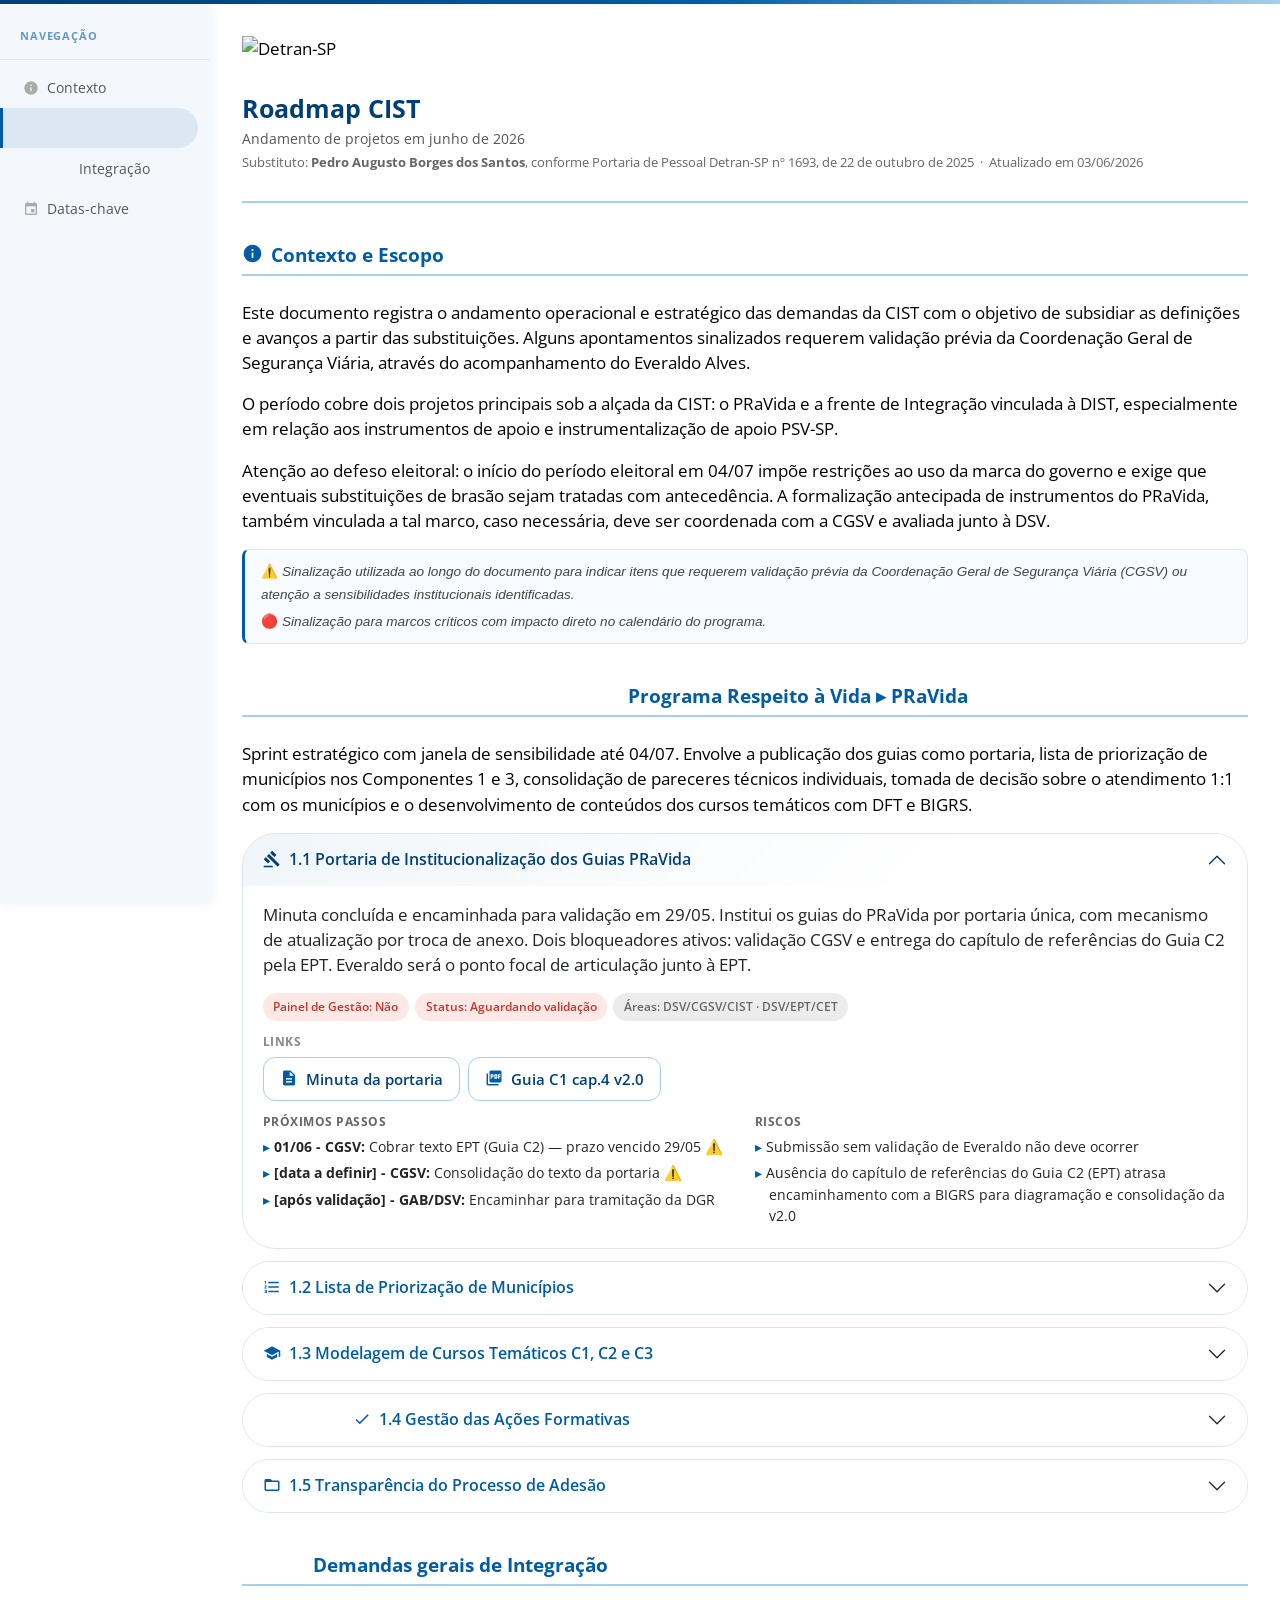
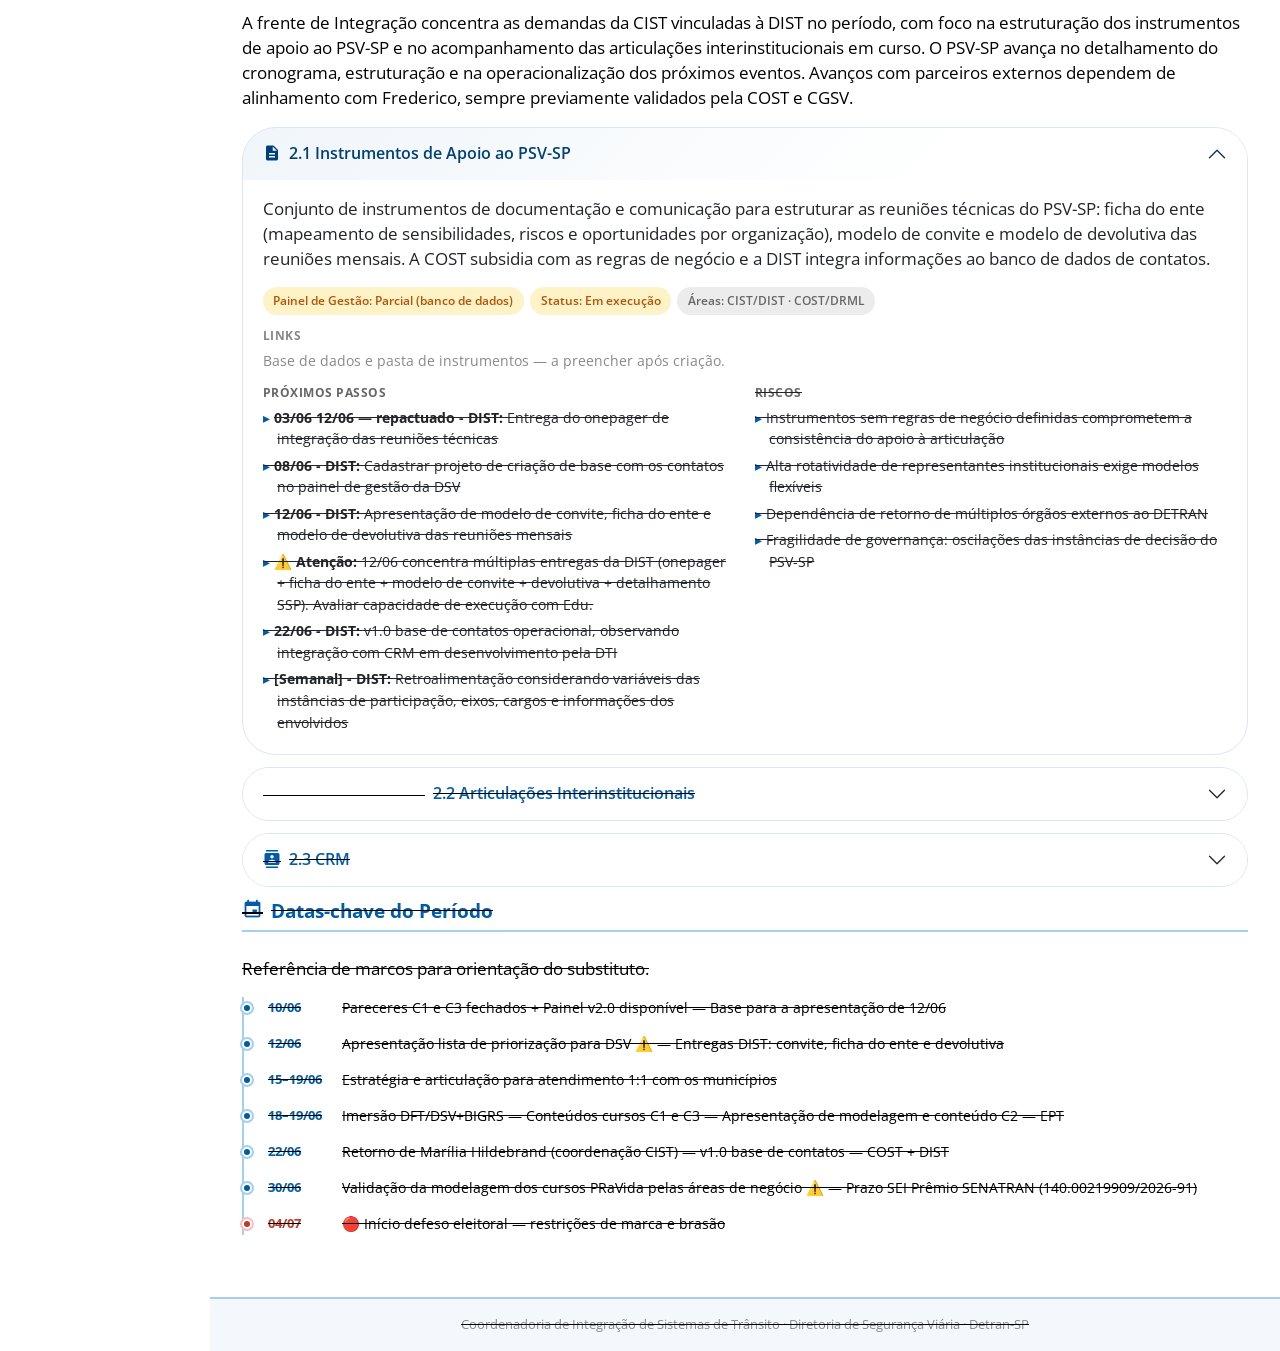
==== commit b0af22de: "Alteração pontual de tachado" ====
--- a/index.html
+++ b/index.html
@@ -387,7 +387,7 @@
                   <div>
                     <h6>Próximos passos</h6>
                     <ul>
-                      <li><s><strong>03/06 - DIST:</strong> Entrega do onepager de integração das reuniões técnicas</s> → <strong>12/06 — repactuado</strong></li>
+                      <li><s><strong><s>03/06</s> 12/06 — repactuado - DIST:</strong> Entrega do onepager de integração das reuniões técnicas</li>
                       <li><strong>08/06 - DIST:</strong> Cadastrar projeto de criação de base com os contatos no painel de gestão da DSV</li>
                       <li><strong>12/06 - DIST:</strong> Apresentação de modelo de convite, ficha do ente e modelo de devolutiva das reuniões mensais</li>
                       <li><strong>⚠️ Atenção:</strong> 12/06 concentra múltiplas entregas da DIST (onepager + ficha do ente + modelo de convite + devolutiva + detalhamento SSP). Avaliar capacidade de execução com Edu.</li>
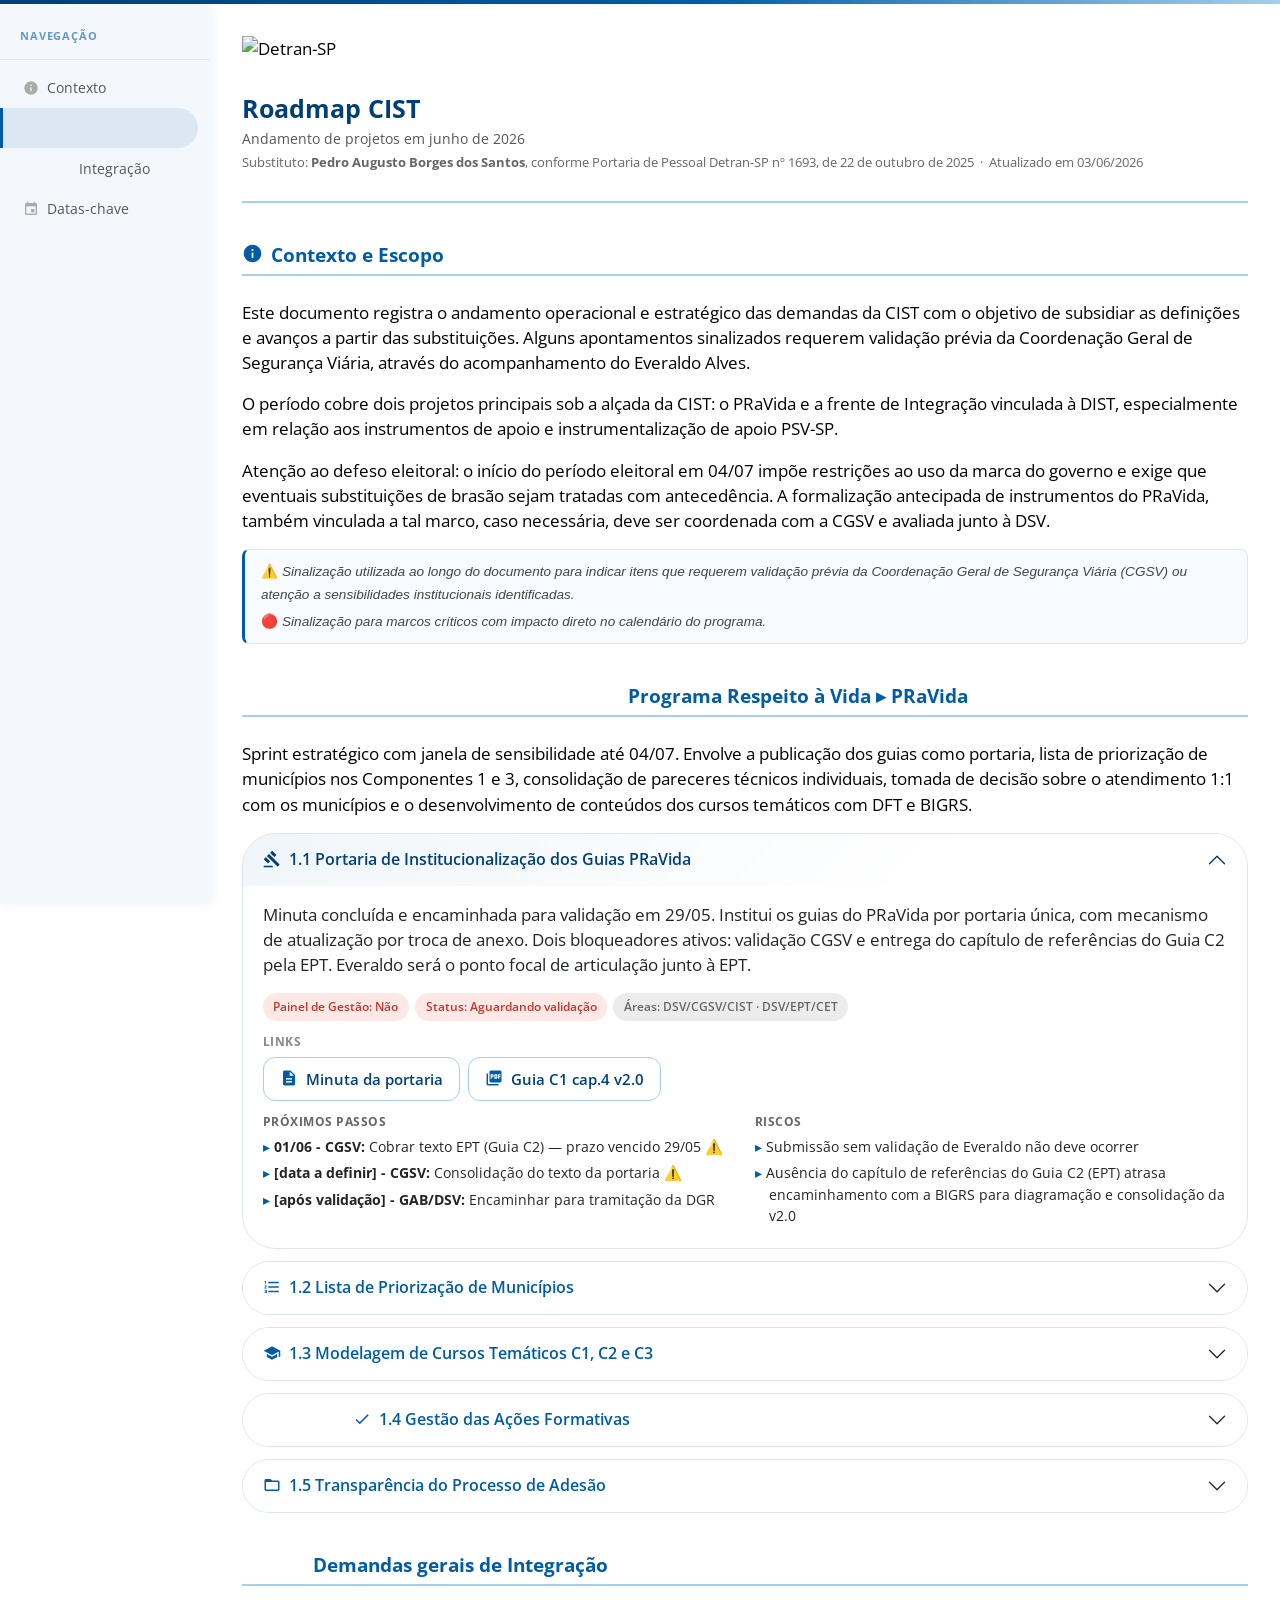
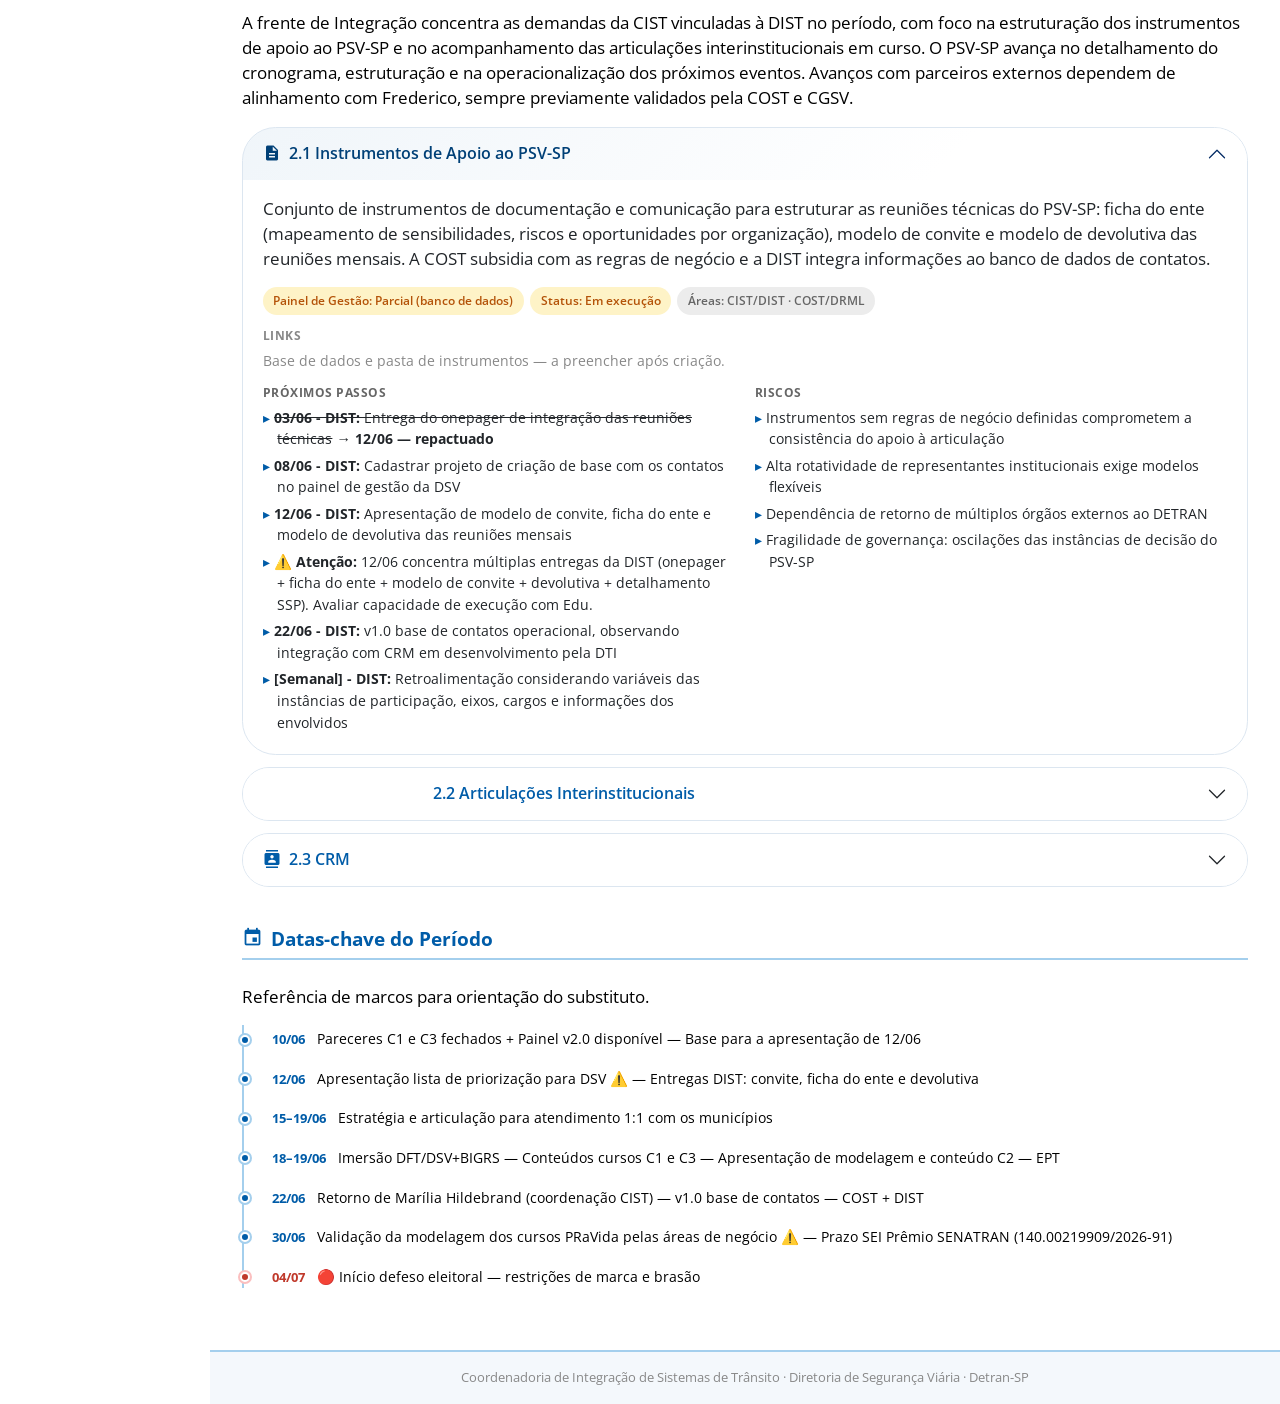
==== commit 4958332d: "Corrige timeline e ícone DER — v6 Timeline: corrigido desalinhamento das bolinhas — removido display" ====
--- a/index.html
+++ b/index.html
@@ -26,18 +26,17 @@
     .legend-box p { margin:0; line-height:1.6; }
     /* ── Timeline ── */
     .timeline { border-left:2px solid var(--lt); padding-left:1.5rem; margin-top:.5rem; }
-    .timeline-item { position:relative; margin-bottom:.9rem; display:flex; align-items:center; gap:.75rem; }
+    .timeline-item { position:relative; margin-bottom:.9rem; padding-left:.25rem; }
     .timeline-item::before {
-      content:''; position:absolute; left:-1.6rem; top:50%;
-      transform:translateY(-50%);
-      width:10px; height:10px; border-radius:50%; flex-shrink:0;
+      content:''; position:absolute; left:-1.72rem; top:.55em;
+      width:10px; height:10px; border-radius:50%;
       background:var(--fg); border:2px solid #fff;
       box-shadow:0 0 0 2px var(--lt);
     }
     .timeline-item.crit::before { background:#c0392b; box-shadow:0 0 0 2px #fbbfbf; }
-    .timeline-date { font-size:.82rem; font-weight:700; color:var(--fg); white-space:nowrap; min-width:62px; }
+    .timeline-date { font-size:.82rem; font-weight:700; color:var(--fg); display:inline; margin-right:.5rem; }
     .timeline-item.crit .timeline-date { color:#c0392b; }
-    .timeline-text { font-size:.9rem; }
+    .timeline-text { font-size:.9rem; display:inline; }
     /* ── Two col ── */
     .two-col { display:grid; grid-template-columns:1fr 1fr; gap:1.25rem; margin-top:.75rem; }
     @media(max-width:600px){ .two-col{ grid-template-columns:1fr; } }
@@ -387,7 +386,7 @@
                   <div>
                     <h6>Próximos passos</h6>
                     <ul>
-                      <li><s><strong><s>03/06</s> 12/06 — repactuado - DIST:</strong> Entrega do onepager de integração das reuniões técnicas</li>
+                      <li><s><strong>03/06 - DIST:</strong> Entrega do onepager de integração das reuniões técnicas</s> → <strong>12/06 — repactuado</strong></li>
                       <li><strong>08/06 - DIST:</strong> Cadastrar projeto de criação de base com os contatos no painel de gestão da DSV</li>
                       <li><strong>12/06 - DIST:</strong> Apresentação de modelo de convite, ficha do ente e modelo de devolutiva das reuniões mensais</li>
                       <li><strong>⚠️ Atenção:</strong> 12/06 concentra múltiplas entregas da DIST (onepager + ficha do ente + modelo de convite + devolutiva + detalhamento SSP). Avaliar capacidade de execução com Edu.</li>
@@ -482,7 +481,7 @@
                   </div>
 
                   <div class="pending-callout mb-3">
-                    <div class="callout-title"><span class="material-icons" style="font-size:1rem">road</span> DER</div>
+                    <div class="callout-title"><span class="material-icons" style="font-size:1rem">signpost</span> DER</div>
                     <ul style="list-style:none;padding:0;margin:.35rem 0 0;font-size:.9rem">
                       <li style="margin-bottom:.3rem;padding-left:1em;text-indent:-1em">▸ Reunião sobre dados realizada em 14/05 ✓</li>
                       <li style="padding-left:1em;text-indent:-1em">▸ Aguardando detalhamento técnico da DEST para dar encaminhamento junto ao DER</li>
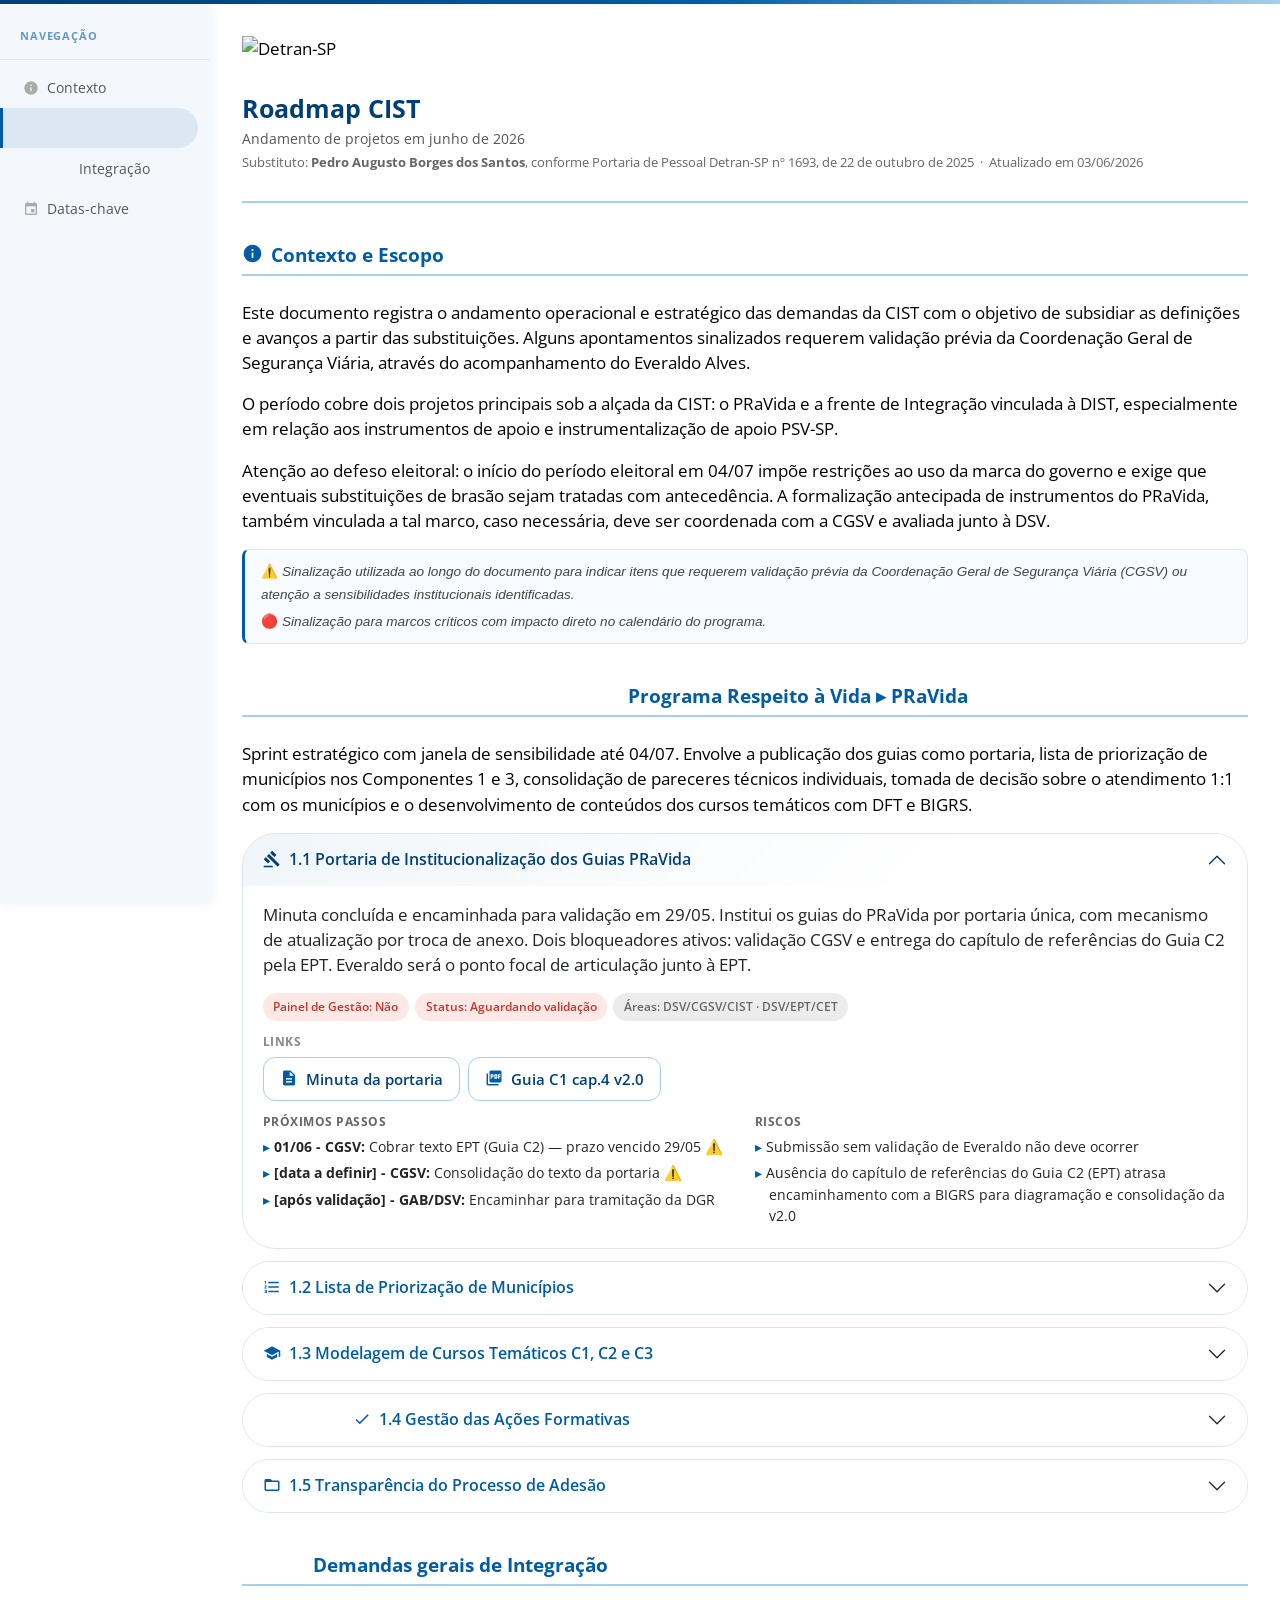
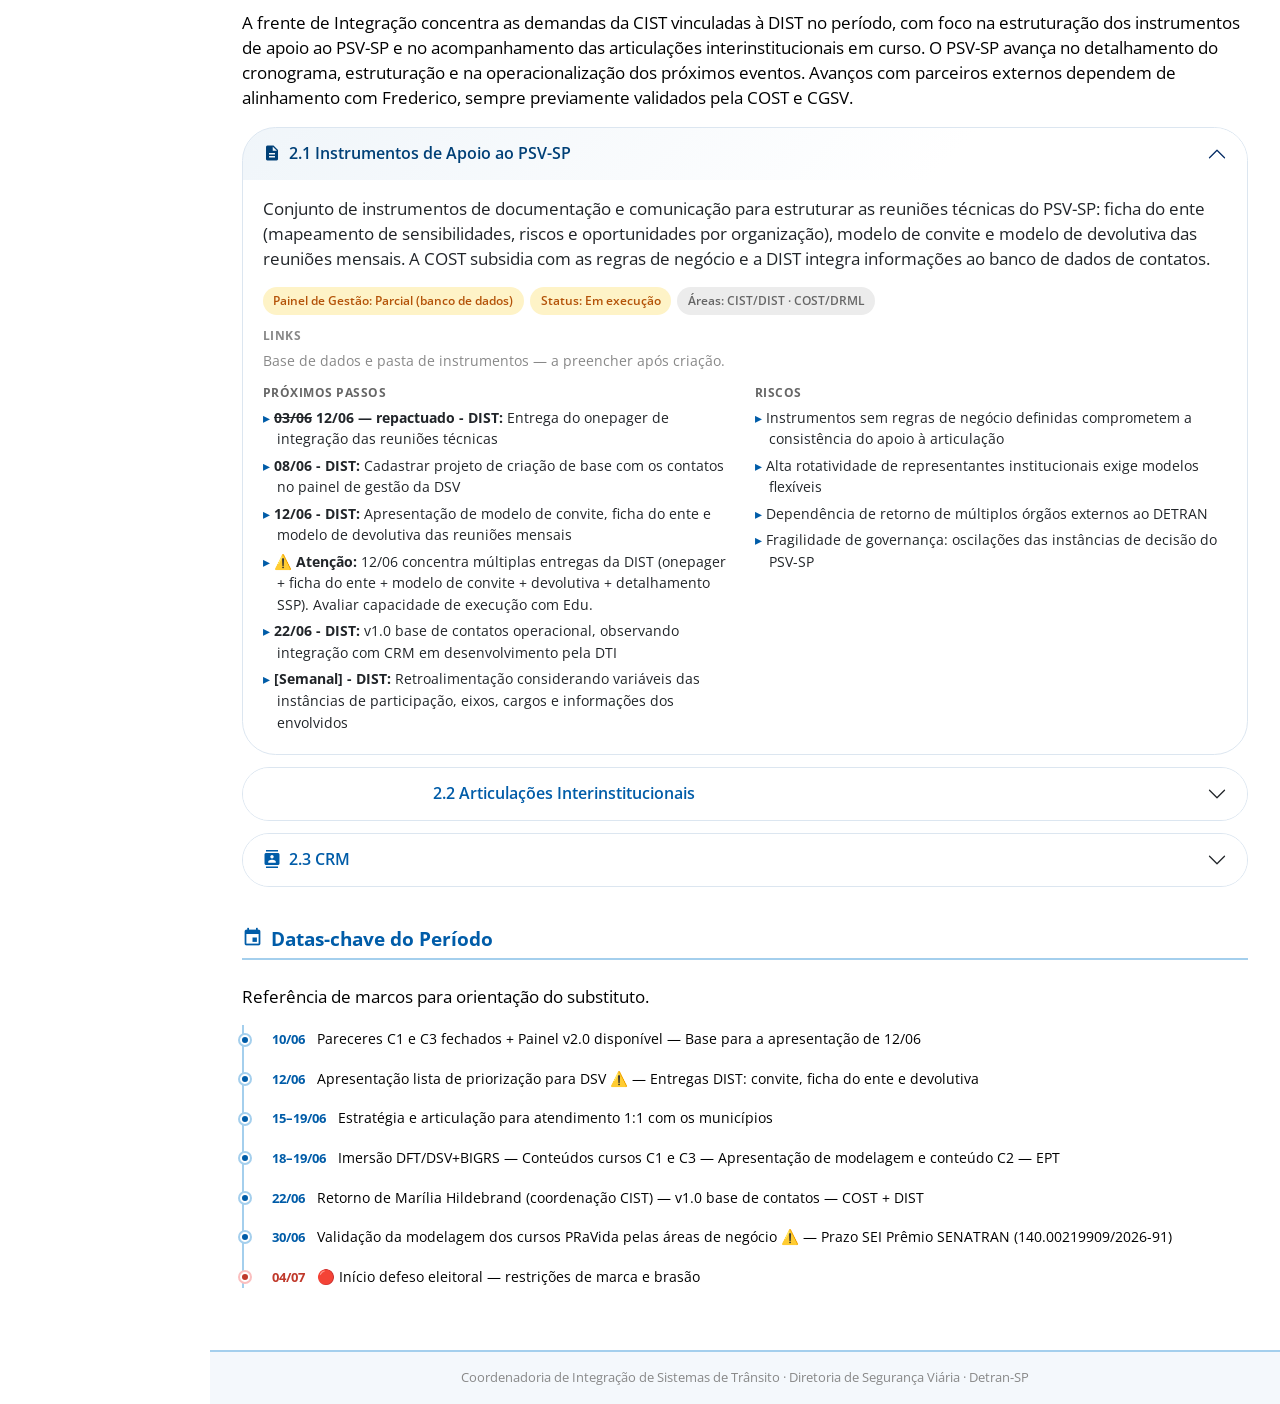
==== commit 7c385761: "Alteração pontual de tachado" ====
--- a/index.html
+++ b/index.html
@@ -386,7 +386,7 @@
                   <div>
                     <h6>Próximos passos</h6>
                     <ul>
-                      <li><s><strong>03/06 - DIST:</strong> Entrega do onepager de integração das reuniões técnicas</s> → <strong>12/06 — repactuado</strong></li>
+                      <li><strong><s>03/06</s> 12/06 — repactuado - DIST:</strong> Entrega do onepager de integração das reuniões técnicas</li>
                       <li><strong>08/06 - DIST:</strong> Cadastrar projeto de criação de base com os contatos no painel de gestão da DSV</li>
                       <li><strong>12/06 - DIST:</strong> Apresentação de modelo de convite, ficha do ente e modelo de devolutiva das reuniões mensais</li>
                       <li><strong>⚠️ Atenção:</strong> 12/06 concentra múltiplas entregas da DIST (onepager + ficha do ente + modelo de convite + devolutiva + detalhamento SSP). Avaliar capacidade de execução com Edu.</li>
